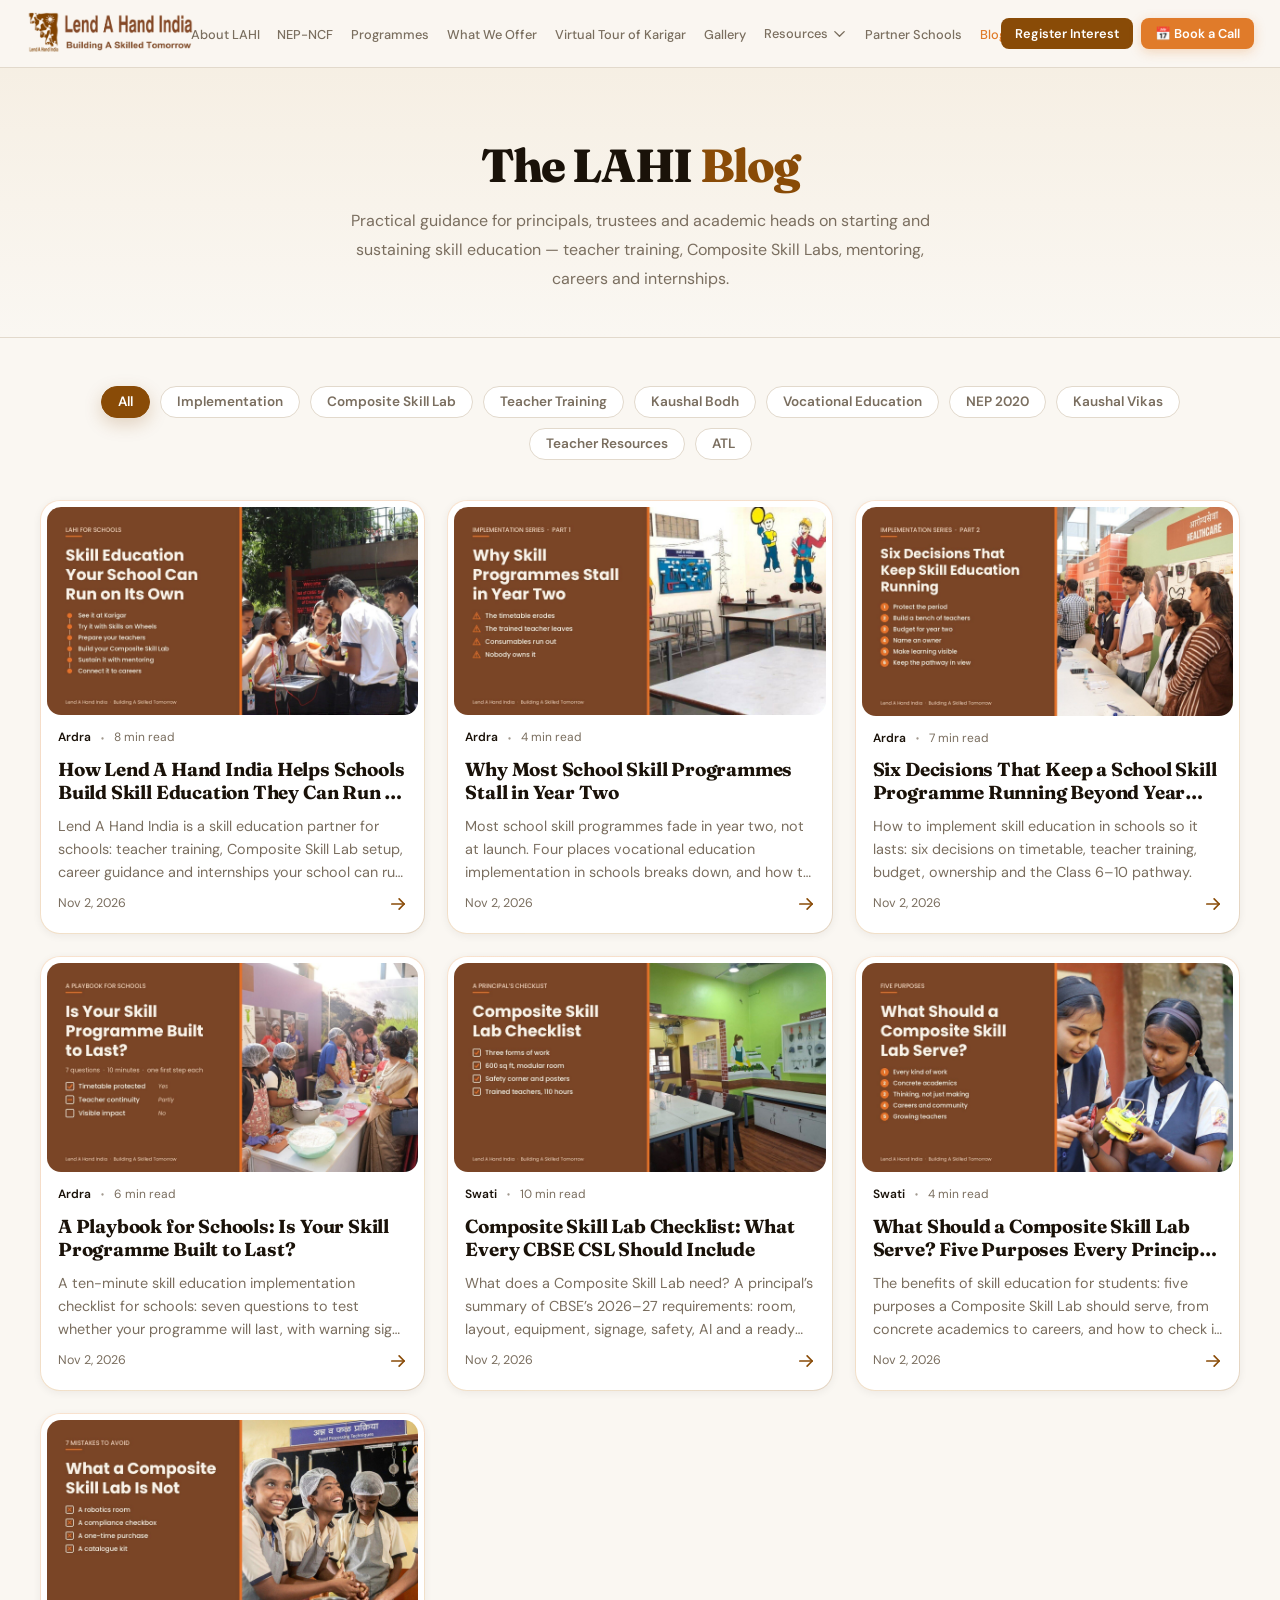
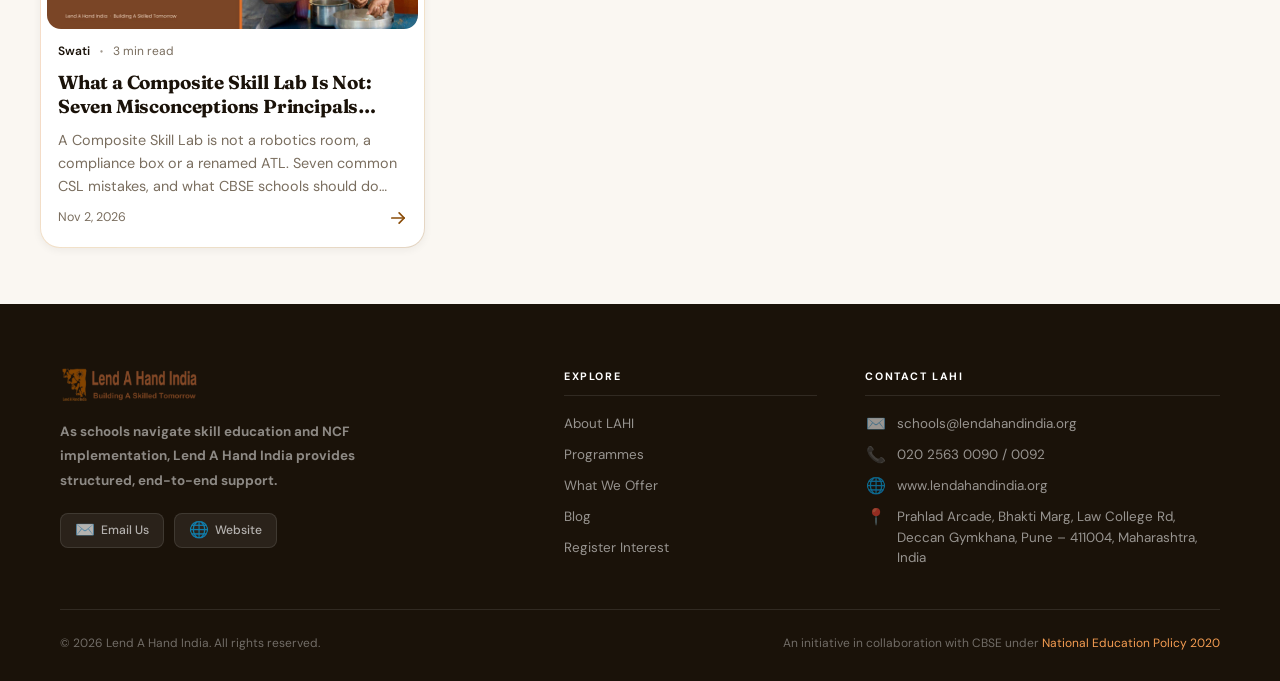
==== blog/index.html @ f7df6be3 "feat: add blog section with SEO and reading UX" ====
<!doctype html>
<html lang="en">
<head>
  <meta charset="UTF-8" />
  <meta name="viewport" content="width=device-width, initial-scale=1.0" />
  <title>Blog | Lend A Hand India × CBSE Skill Education</title>
  <meta name="description" content="Practical articles for principals and academic heads on implementing skill education, Composite Skill Labs, teacher training and internships in CBSE schools." />
  <meta name="robots" content="index,follow" />
  <link rel="canonical" href="https://lahiforschools.lendahandindia.org/blog/" />
  <meta property="og:type" content="website" />
  <meta property="og:site_name" content="Lend A Hand India" />
  <meta property="og:locale" content="en_IN" />
  <meta property="og:title" content="The LAHI Blog — Skill Education for CBSE Schools" />
  <meta property="og:description" content="Practical articles for principals and academic heads on implementing skill education, Composite Skill Labs, teacher training and internships in CBSE schools." />
  <meta property="og:url" content="https://lahiforschools.lendahandindia.org/blog/" />
  <meta property="og:image" content="https://lahiforschools.lendahandindia.org/assets/blog/skill-education-partner-for-schools-banner.jpg" />
  <meta name="twitter:card" content="summary_large_image" />
  <meta name="twitter:title" content="The LAHI Blog — Skill Education for CBSE Schools" />
  <meta name="twitter:description" content="Practical articles for principals and academic heads on implementing skill education, Composite Skill Labs, teacher training and internships in CBSE schools." />
  <meta name="twitter:image" content="https://lahiforschools.lendahandindia.org/assets/blog/skill-education-partner-for-schools-banner.jpg" />
  <link rel="preconnect" href="https://fonts.googleapis.com" />
<link href="https://fonts.googleapis.com/css2?family=Crimson+Pro:ital,wght@0,400;0,600;0,700;1,400;1,600&family=Fraunces:ital,opsz,wght@0,9..144,300;0,9..144,600;0,9..144,800;1,9..144,400&family=DM+Sans:wght@300;400;500;600&display=swap" rel="stylesheet" />
  <link rel="stylesheet" href="../styles.css" />
  <script type="application/ld+json">{"@context": "https://schema.org", "@type": "Blog", "@id": "https://lahiforschools.lendahandindia.org/blog/", "url": "https://lahiforschools.lendahandindia.org/blog/", "name": "The LAHI Blog", "description": "Practical articles for principals and academic heads on implementing skill education, Composite Skill Labs, teacher training and internships in CBSE schools.", "inLanguage": "en-IN", "publisher": {"@type": "Organization", "name": "Lend A Hand India", "logo": {"@type": "ImageObject", "url": "https://lahiforschools.lendahandindia.org/assets/logo-lahi.png"}}, "blogPost": [{"@type": "BlogPosting", "headline": "How Lend A Hand India Helps Schools Build Skill Education They Can Run on Their Own", "url": "https://lahiforschools.lendahandindia.org/blog/skill-education-partner-for-schools/", "datePublished": "2026-11-02", "author": {"@type": "Person", "name": "Ardra"}}, {"@type": "BlogPosting", "headline": "Why Most School Skill Programmes Stall in Year Two", "url": "https://lahiforschools.lendahandindia.org/blog/why-school-skill-programmes-stall-year-two/", "datePublished": "2026-11-02", "author": {"@type": "Person", "name": "Ardra"}}, {"@type": "BlogPosting", "headline": "Six Decisions That Keep a School Skill Programme Running Beyond Year One", "url": "https://lahiforschools.lendahandindia.org/blog/sustaining-skill-education-in-schools/", "datePublished": "2026-11-02", "author": {"@type": "Person", "name": "Ardra"}}, {"@type": "BlogPosting", "headline": "A Playbook for Schools: Is Your Skill Programme Built to Last?", "url": "https://lahiforschools.lendahandindia.org/blog/skill-education-playbook-for-schools/", "datePublished": "2026-11-02", "author": {"@type": "Person", "name": "Ardra"}}, {"@type": "BlogPosting", "headline": "Composite Skill Lab Checklist: What Every CBSE CSL Should Include", "url": "https://lahiforschools.lendahandindia.org/blog/composite-skill-lab-checklist-cbse/", "datePublished": "2026-11-02", "author": {"@type": "Person", "name": "Swati"}}, {"@type": "BlogPosting", "headline": "What Should a Composite Skill Lab Serve? Five Purposes Every Principal Should Plan For", "url": "https://lahiforschools.lendahandindia.org/blog/purpose-of-composite-skill-lab/", "datePublished": "2026-11-02", "author": {"@type": "Person", "name": "Swati"}}, {"@type": "BlogPosting", "headline": "What a Composite Skill Lab Is Not: Seven Misconceptions Principals Should Avoid", "url": "https://lahiforschools.lendahandindia.org/blog/what-a-composite-skill-lab-is-not/", "datePublished": "2026-11-02", "author": {"@type": "Person", "name": "Swati"}}]}</script>
  <script type="application/ld+json">{"@context": "https://schema.org", "@type": "BreadcrumbList", "itemListElement": [{"@type": "ListItem", "position": 1, "name": "Home", "item": "https://lahiforschools.lendahandindia.org/"}, {"@type": "ListItem", "position": 2, "name": "Blog", "item": "https://lahiforschools.lendahandindia.org/blog/"}]}</script>
</head>
<body class="blog-page">
  <nav>
  <a href="../index.html" class="nav-logo">
    <img src="../assets/logo-lahi.png" alt="Lend A Hand India — Building A Skilled Tomorrow" />
  </a>
  <ul class="nav-links">
    <li><a href="../index.html#about">About LAHI</a></li>
    <li><a href="../index.html#policy">NEP-NCF</a></li>
    <li><a href="../index.html#programmes">Programmes</a></li>
    <li><a href="../index.html#provides">What We Offer</a></li>
    <li><a href="../index.html#visit">Virtual Tour of Karigar</a></li>
    <li><a href="../index.html#gallery-mosaic">Gallery</a></li>
    <li class="dropdown" id="resources-dropdown">
      <button class="dropdown-toggle" type="button" aria-expanded="false" aria-controls="resources-dropdown-menu">
        Resources <svg class="dropdown-chevron" width="14" height="14" viewBox="0 0 256 256" aria-hidden="true"><polyline points="48 96 128 176 208 96" fill="none" stroke="currentColor" stroke-linecap="round" stroke-linejoin="round" stroke-width="24"></polyline></svg>
      </button>
      <ul class="dropdown-menu" id="resources-dropdown-menu">
        <li><a href="../index.html#resources">Resources &amp; Circulars</a></li>
        <li><a href="../index.html#faq">FAQs</a></li>
        <li><a href="../index.html#timetable-gen">Timetable</a></li>
      </ul>
    </li>
    <li><a href="../index.html#partners">Partner Schools</a></li>
    <li><a href="../blog/" class="is-current-nav">Blog</a></li>
  </ul>
  <div class="nav-ctas">
    <a href="../index.html#register" class="nav-cta">Register Interest</a>
    <a href="https://calendar.app.google/NGyU42gqyEWC4U678" target="_blank" rel="noopener" class="nav-cta nav-cta-book">📅 Book a Call</a>
  </div>
  <a href="../index.html#register-form" class="nav-cta mobile-header-cta">Register Interest</a>
  <button class="nav-hamburger" id="hamburger" aria-label="Open menu" aria-expanded="false" aria-controls="mobile-nav">
    <span></span><span></span><span></span>
  </button>
</nav>
<div class="mobile-nav-overlay" id="mobile-nav">
  <a href="../index.html#about" class="mobile-nav-link">About LAHI</a>
  <a href="../index.html#policy" class="mobile-nav-link">NEP-NCF</a>
  <a href="../index.html#programmes" class="mobile-nav-link">Programmes</a>
  <a href="../index.html#provides" class="mobile-nav-link">What We Offer</a>
  <a href="../index.html#visit" class="mobile-nav-link">Virtual Tour of Karigar</a>
  <a href="../index.html#gallery-mosaic" class="mobile-nav-link">Gallery</a>
  <div class="mobile-nav-dropdown">
    <button class="mobile-nav-link mobile-dropdown-toggle" type="button" aria-expanded="false" aria-controls="mobile-resources-menu">
      Resources <svg class="mobile-dropdown-chevron" width="14" height="14" viewBox="0 0 256 256" aria-hidden="true"><polyline points="48 96 128 176 208 96" fill="none" stroke="currentColor" stroke-linecap="round" stroke-linejoin="round" stroke-width="24"></polyline></svg>
    </button>
    <div class="mobile-dropdown-menu" id="mobile-resources-menu">
      <a href="../index.html#resources" class="mobile-sub-nav-link">Resources &amp; Circulars</a>
      <a href="../index.html#faq" class="mobile-sub-nav-link">FAQs</a>
      <a href="../index.html#timetable-gen" class="mobile-sub-nav-link">Timetable</a>
    </div>
  </div>
  <a href="../index.html#partners" class="mobile-nav-link">Partner Schools</a>
  <a href="../blog/" class="mobile-nav-link">Blog</a>
  <a href="../index.html#register-form" class="mobile-cta mobile-nav-link">Register Interest</a>
  <a href="https://calendar.app.google/NGyU42gqyEWC4U678" target="_blank" rel="noopener" class="mobile-cta mobile-cta-book mobile-nav-link">📅 Book a Call</a>
</div>
  <main>
    <header class="blog-hero">
      <div class="section-inner reveal">
        <h1 class="section-title">The LAHI <span class="it">Blog</span></h1>
        <p class="section-desc">Practical guidance for principals, trustees and academic heads on starting and sustaining skill education — teacher training, Composite Skill Labs, mentoring, careers and internships.</p>
      </div>
    </header>
    <section class="blog-listing">
      <div class="section-inner">
        <div class="blog-filters reveal" id="blog-filters" role="group" aria-label="Filter articles by topic"><button class="blog-filter is-active" type="button" data-filter="all" aria-pressed="true">All</button><button class="blog-filter" type="button" data-filter="Implementation" aria-pressed="false">Implementation</button><button class="blog-filter" type="button" data-filter="Composite Skill Lab" aria-pressed="false">Composite Skill Lab</button><button class="blog-filter" type="button" data-filter="Teacher Training" aria-pressed="false">Teacher Training</button><button class="blog-filter" type="button" data-filter="Kaushal Bodh" aria-pressed="false">Kaushal Bodh</button><button class="blog-filter" type="button" data-filter="Vocational Education" aria-pressed="false">Vocational Education</button><button class="blog-filter" type="button" data-filter="NEP 2020" aria-pressed="false">NEP 2020</button><button class="blog-filter" type="button" data-filter="Kaushal Vikas" aria-pressed="false">Kaushal Vikas</button><button class="blog-filter" type="button" data-filter="Teacher Resources" aria-pressed="false">Teacher Resources</button><button class="blog-filter" type="button" data-filter="ATL" aria-pressed="false">ATL</button></div>
        <div class="blog-grid reveal" id="blog-grid">
    <a class="blog-card" href="./skill-education-partner-for-schools/" data-tags="|Implementation|Teacher Training|Composite Skill Lab|Kaushal Bodh|Kaushal Vikas|Vocational Education|NEP 2020|">
      <div class="blog-card-media"><img src="../assets/blog/skill-education-partner-for-schools-banner.jpg" alt="How Lend A Hand India Helps Schools Build Skill Education They Can Run on Their Own" width="1600" height="900" loading="lazy" decoding="async"></div>
      <div class="blog-card-body">
        <div class="blog-card-top">
          <span class="blog-card-author">Ardra</span>
          <span class="blog-card-sep" aria-hidden="true"><svg viewBox="0 0 24 24" fill="none" xmlns="http://www.w3.org/2000/svg"><path d="M12 9.5C13.3807 9.5 14.5 10.6193 14.5 12C14.5 13.3807 13.3807 14.5 12 14.5C10.6193 14.5 9.5 13.3807 9.5 12C9.5 10.6193 10.6193 9.5 12 9.5Z" fill="currentColor"></path></svg></span>
          <span>8 min read</span>
        </div>
        <h2 class="blog-card-title">How Lend A Hand India Helps Schools Build Skill Education They Can Run on Their Own</h2>
        <p class="blog-card-excerpt">Lend A Hand India is a skill education partner for schools: teacher training, Composite Skill Lab setup, career guidance and internships your school can run on its own.</p>
        <div class="blog-card-foot">
          <span class="blog-card-date">Nov 2, 2026</span>
          <span class="blog-card-cta">
            <span class="blog-card-cta-text">Read article</span>
            <span class="blog-card-arrow" aria-hidden="true"><svg width="15" height="15" viewBox="0 0 256 256"><line x1="40" y1="128" x2="216" y2="128" fill="none" stroke="currentColor" stroke-linecap="round" stroke-linejoin="round" stroke-width="24"></line><polyline points="144 56 216 128 144 200" fill="none" stroke="currentColor" stroke-linecap="round" stroke-linejoin="round" stroke-width="24"></polyline></svg></span>
          </span>
        </div>
      </div>
    </a>
    <a class="blog-card" href="./why-school-skill-programmes-stall-year-two/" data-tags="|Implementation|Vocational Education|NEP 2020|Teacher Training|Composite Skill Lab|">
      <div class="blog-card-media"><img src="../assets/blog/why-school-skill-programmes-stall-year-two-banner.jpg" alt="Why Most School Skill Programmes Stall in Year Two" width="1600" height="900" loading="lazy" decoding="async"></div>
      <div class="blog-card-body">
        <div class="blog-card-top">
          <span class="blog-card-author">Ardra</span>
          <span class="blog-card-sep" aria-hidden="true"><svg viewBox="0 0 24 24" fill="none" xmlns="http://www.w3.org/2000/svg"><path d="M12 9.5C13.3807 9.5 14.5 10.6193 14.5 12C14.5 13.3807 13.3807 14.5 12 14.5C10.6193 14.5 9.5 13.3807 9.5 12C9.5 10.6193 10.6193 9.5 12 9.5Z" fill="currentColor"></path></svg></span>
          <span>4 min read</span>
        </div>
        <h2 class="blog-card-title">Why Most School Skill Programmes Stall in Year Two</h2>
        <p class="blog-card-excerpt">Most school skill programmes fade in year two, not at launch. Four places vocational education implementation in schools breaks down, and how to close the gap.</p>
        <div class="blog-card-foot">
          <span class="blog-card-date">Nov 2, 2026</span>
          <span class="blog-card-cta">
            <span class="blog-card-cta-text">Read article</span>
            <span class="blog-card-arrow" aria-hidden="true"><svg width="15" height="15" viewBox="0 0 256 256"><line x1="40" y1="128" x2="216" y2="128" fill="none" stroke="currentColor" stroke-linecap="round" stroke-linejoin="round" stroke-width="24"></line><polyline points="144 56 216 128 144 200" fill="none" stroke="currentColor" stroke-linecap="round" stroke-linejoin="round" stroke-width="24"></polyline></svg></span>
          </span>
        </div>
      </div>
    </a>
    <a class="blog-card" href="./sustaining-skill-education-in-schools/" data-tags="|Implementation|Kaushal Bodh|Kaushal Vikas|Teacher Training|Composite Skill Lab|">
      <div class="blog-card-media"><img src="../assets/blog/sustaining-skill-education-in-schools-banner.jpg" alt="Six Decisions That Keep a School Skill Programme Running Beyond Year One" width="1600" height="900" loading="lazy" decoding="async"></div>
      <div class="blog-card-body">
        <div class="blog-card-top">
          <span class="blog-card-author">Ardra</span>
          <span class="blog-card-sep" aria-hidden="true"><svg viewBox="0 0 24 24" fill="none" xmlns="http://www.w3.org/2000/svg"><path d="M12 9.5C13.3807 9.5 14.5 10.6193 14.5 12C14.5 13.3807 13.3807 14.5 12 14.5C10.6193 14.5 9.5 13.3807 9.5 12C9.5 10.6193 10.6193 9.5 12 9.5Z" fill="currentColor"></path></svg></span>
          <span>7 min read</span>
        </div>
        <h2 class="blog-card-title">Six Decisions That Keep a School Skill Programme Running Beyond Year One</h2>
        <p class="blog-card-excerpt">How to implement skill education in schools so it lasts: six decisions on timetable, teacher training, budget, ownership and the Class 6–10 pathway.</p>
        <div class="blog-card-foot">
          <span class="blog-card-date">Nov 2, 2026</span>
          <span class="blog-card-cta">
            <span class="blog-card-cta-text">Read article</span>
            <span class="blog-card-arrow" aria-hidden="true"><svg width="15" height="15" viewBox="0 0 256 256"><line x1="40" y1="128" x2="216" y2="128" fill="none" stroke="currentColor" stroke-linecap="round" stroke-linejoin="round" stroke-width="24"></line><polyline points="144 56 216 128 144 200" fill="none" stroke="currentColor" stroke-linecap="round" stroke-linejoin="round" stroke-width="24"></polyline></svg></span>
          </span>
        </div>
      </div>
    </a>
    <a class="blog-card" href="./skill-education-playbook-for-schools/" data-tags="|Implementation|Teacher Resources|Teacher Training|">
      <div class="blog-card-media"><img src="../assets/blog/skill-education-playbook-for-schools-banner.jpg" alt="A Playbook for Schools: Is Your Skill Programme Built to Last?" width="1600" height="900" loading="lazy" decoding="async"></div>
      <div class="blog-card-body">
        <div class="blog-card-top">
          <span class="blog-card-author">Ardra</span>
          <span class="blog-card-sep" aria-hidden="true"><svg viewBox="0 0 24 24" fill="none" xmlns="http://www.w3.org/2000/svg"><path d="M12 9.5C13.3807 9.5 14.5 10.6193 14.5 12C14.5 13.3807 13.3807 14.5 12 14.5C10.6193 14.5 9.5 13.3807 9.5 12C9.5 10.6193 10.6193 9.5 12 9.5Z" fill="currentColor"></path></svg></span>
          <span>6 min read</span>
        </div>
        <h2 class="blog-card-title">A Playbook for Schools: Is Your Skill Programme Built to Last?</h2>
        <p class="blog-card-excerpt">A ten-minute skill education implementation checklist for schools: seven questions to test whether your programme will last, with warning signs and a first step for each.</p>
        <div class="blog-card-foot">
          <span class="blog-card-date">Nov 2, 2026</span>
          <span class="blog-card-cta">
            <span class="blog-card-cta-text">Read article</span>
            <span class="blog-card-arrow" aria-hidden="true"><svg width="15" height="15" viewBox="0 0 256 256"><line x1="40" y1="128" x2="216" y2="128" fill="none" stroke="currentColor" stroke-linecap="round" stroke-linejoin="round" stroke-width="24"></line><polyline points="144 56 216 128 144 200" fill="none" stroke="currentColor" stroke-linecap="round" stroke-linejoin="round" stroke-width="24"></polyline></svg></span>
          </span>
        </div>
      </div>
    </a>
    <a class="blog-card" href="./composite-skill-lab-checklist-cbse/" data-tags="|Composite Skill Lab|Implementation|Teacher Resources|ATL|">
      <div class="blog-card-media"><img src="../assets/blog/composite-skill-lab-checklist-cbse-banner.jpg" alt="Composite Skill Lab Checklist: What Every CBSE CSL Should Include" width="1600" height="900" loading="lazy" decoding="async"></div>
      <div class="blog-card-body">
        <div class="blog-card-top">
          <span class="blog-card-author">Swati</span>
          <span class="blog-card-sep" aria-hidden="true"><svg viewBox="0 0 24 24" fill="none" xmlns="http://www.w3.org/2000/svg"><path d="M12 9.5C13.3807 9.5 14.5 10.6193 14.5 12C14.5 13.3807 13.3807 14.5 12 14.5C10.6193 14.5 9.5 13.3807 9.5 12C9.5 10.6193 10.6193 9.5 12 9.5Z" fill="currentColor"></path></svg></span>
          <span>10 min read</span>
        </div>
        <h2 class="blog-card-title">Composite Skill Lab Checklist: What Every CBSE CSL Should Include</h2>
        <p class="blog-card-excerpt">What does a Composite Skill Lab need? A principal’s summary of CBSE’s 2026–27 requirements: room, layout, equipment, signage, safety, AI and a ready checklist.</p>
        <div class="blog-card-foot">
          <span class="blog-card-date">Nov 2, 2026</span>
          <span class="blog-card-cta">
            <span class="blog-card-cta-text">Read article</span>
            <span class="blog-card-arrow" aria-hidden="true"><svg width="15" height="15" viewBox="0 0 256 256"><line x1="40" y1="128" x2="216" y2="128" fill="none" stroke="currentColor" stroke-linecap="round" stroke-linejoin="round" stroke-width="24"></line><polyline points="144 56 216 128 144 200" fill="none" stroke="currentColor" stroke-linecap="round" stroke-linejoin="round" stroke-width="24"></polyline></svg></span>
          </span>
        </div>
      </div>
    </a>
    <a class="blog-card" href="./purpose-of-composite-skill-lab/" data-tags="|Composite Skill Lab|Kaushal Bodh|Vocational Education|NEP 2020|Implementation|">
      <div class="blog-card-media"><img src="../assets/blog/purpose-of-composite-skill-lab-banner.jpg" alt="What Should a Composite Skill Lab Serve? Five Purposes Every Principal Should Plan For" width="1600" height="900" loading="lazy" decoding="async"></div>
      <div class="blog-card-body">
        <div class="blog-card-top">
          <span class="blog-card-author">Swati</span>
          <span class="blog-card-sep" aria-hidden="true"><svg viewBox="0 0 24 24" fill="none" xmlns="http://www.w3.org/2000/svg"><path d="M12 9.5C13.3807 9.5 14.5 10.6193 14.5 12C14.5 13.3807 13.3807 14.5 12 14.5C10.6193 14.5 9.5 13.3807 9.5 12C9.5 10.6193 10.6193 9.5 12 9.5Z" fill="currentColor"></path></svg></span>
          <span>4 min read</span>
        </div>
        <h2 class="blog-card-title">What Should a Composite Skill Lab Serve? Five Purposes Every Principal Should Plan For</h2>
        <p class="blog-card-excerpt">The benefits of skill education for students: five purposes a Composite Skill Lab should serve, from concrete academics to careers, and how to check it is working.</p>
        <div class="blog-card-foot">
          <span class="blog-card-date">Nov 2, 2026</span>
          <span class="blog-card-cta">
            <span class="blog-card-cta-text">Read article</span>
            <span class="blog-card-arrow" aria-hidden="true"><svg width="15" height="15" viewBox="0 0 256 256"><line x1="40" y1="128" x2="216" y2="128" fill="none" stroke="currentColor" stroke-linecap="round" stroke-linejoin="round" stroke-width="24"></line><polyline points="144 56 216 128 144 200" fill="none" stroke="currentColor" stroke-linecap="round" stroke-linejoin="round" stroke-width="24"></polyline></svg></span>
          </span>
        </div>
      </div>
    </a>
    <a class="blog-card" href="./what-a-composite-skill-lab-is-not/" data-tags="|Composite Skill Lab|ATL|Implementation|Teacher Training|">
      <div class="blog-card-media"><img src="../assets/blog/what-a-composite-skill-lab-is-not-banner.jpg" alt="What a Composite Skill Lab Is Not: Seven Misconceptions Principals Should Avoid" width="1600" height="900" loading="lazy" decoding="async"></div>
      <div class="blog-card-body">
        <div class="blog-card-top">
          <span class="blog-card-author">Swati</span>
          <span class="blog-card-sep" aria-hidden="true"><svg viewBox="0 0 24 24" fill="none" xmlns="http://www.w3.org/2000/svg"><path d="M12 9.5C13.3807 9.5 14.5 10.6193 14.5 12C14.5 13.3807 13.3807 14.5 12 14.5C10.6193 14.5 9.5 13.3807 9.5 12C9.5 10.6193 10.6193 9.5 12 9.5Z" fill="currentColor"></path></svg></span>
          <span>3 min read</span>
        </div>
        <h2 class="blog-card-title">What a Composite Skill Lab Is Not: Seven Misconceptions Principals Should Avoid</h2>
        <p class="blog-card-excerpt">A Composite Skill Lab is not a robotics room, a compliance box or a renamed ATL. Seven common CSL mistakes, and what CBSE schools should do instead.</p>
        <div class="blog-card-foot">
          <span class="blog-card-date">Nov 2, 2026</span>
          <span class="blog-card-cta">
            <span class="blog-card-cta-text">Read article</span>
            <span class="blog-card-arrow" aria-hidden="true"><svg width="15" height="15" viewBox="0 0 256 256"><line x1="40" y1="128" x2="216" y2="128" fill="none" stroke="currentColor" stroke-linecap="round" stroke-linejoin="round" stroke-width="24"></line><polyline points="144 56 216 128 144 200" fill="none" stroke="currentColor" stroke-linecap="round" stroke-linejoin="round" stroke-width="24"></polyline></svg></span>
          </span>
        </div>
      </div>
    </a>
        </div>
        <div class="blog-pagination" id="blog-pagination" role="navigation" aria-label="Blog pagination" hidden></div>
      </div>
    </section>
  </main>
  <footer>
  <div class="footer-inner">
    <div class="footer-top">
      <div class="footer-brand">
        <img src="../assets/logo-lahi.png" alt="Lend A Hand India" class="logo-img" />
        <p><strong>As schools navigate skill education and NCF implementation, Lend A Hand India provides structured, end-to-end support.</strong></p>
        <div class="footer-social">
          <a href="mailto:schools@lendahandindia.org" class="footer-badge"><span class="footer-badge-icon" aria-hidden="true">✉️</span> Email Us</a>
          <a href="http://www.lendahandindia.org" target="_blank" class="footer-badge"><span class="footer-badge-icon" aria-hidden="true">🌐</span> Website</a>
        </div>
      </div>
      <div class="footer-col">
        <h4>Explore</h4>
        <ul>
          <li><a href="../index.html#about">About LAHI</a></li>
          <li><a href="../index.html#programmes">Programmes</a></li>
          <li><a href="../index.html#provides">What We Offer</a></li>
          <li><a href="../blog/">Blog</a></li>
          <li><a href="../index.html#register">Register Interest</a></li>
        </ul>
      </div>
      <div class="footer-col">
        <h4>Contact LAHI</h4>
        <ul>
          <li><span class="footer-contact-icon">✉️</span> <a href="mailto:schools@lendahandindia.org">schools@lendahandindia.org</a></li>
          <li><span class="footer-contact-icon">📞</span> <a href="tel:02025630090">020 2563 0090 / 0092</a></li>
          <li><span class="footer-contact-icon">🌐</span> <a href="http://www.lendahandindia.org" target="_blank">www.lendahandindia.org</a></li>
          <li class="footer-address"><span class="footer-contact-icon">📍</span> <span>Prahlad Arcade, Bhakti Marg, Law College Rd, Deccan Gymkhana, Pune – 411004, Maharashtra, India</span></li>
        </ul>
      </div>
    </div>
    <div class="footer-bottom">
      <p>© 2026 Lend A Hand India. All rights reserved.</p>
      <p>An initiative in collaboration with CBSE under <a href="../index.html#policy">National Education Policy 2020</a></p>
    </div>
  </div>
</footer>
  <script src="./blog.js"></script>
</body>
</html>
---- styles.css ----
/* ═══════════════════════════════════════════════
   LAHI × CBSE  —  Design System
   Fonts: Fraunces (headings) · DM Sans (body) · Crimson Pro (accents)
═══════════════════════════════════════════════ */

:root {
  --ink: #1a1209;
  --cream: #faf7f2;
  --warm: #f5ede0;
  --saffron: #e07b2a;
  --saffron-light: #f59d52;
  --teal: #894b07;
  --teal-light: #b06415;
  --gold: #c9922e;
  --muted: #7a6e5f;
  --border: #e2d9cc;
  --surface: #ffffff;
  --shadow-sm: 0 2px 8px rgba(26, 18, 9, 0.06);
  --shadow-md: 0 6px 24px rgba(26, 18, 9, 0.09);
  --shadow-lg: 0 16px 48px rgba(26, 18, 9, 0.12);
  --radius-sm: 8px;
  --radius-md: 14px;
  --radius-lg: 20px;
  --radius-xl: 28px;
  --font-body: "DM Sans", Arial, sans-serif;
  --font-display: "Fraunces", "Crimson Pro", serif;
  --font-serif: "Crimson Pro", Georgia, serif;
  --icon-arrow-right: url("data:image/svg+xml,%3Csvg xmlns='http://www.w3.org/2000/svg' viewBox='0 0 256 256'%3E%3Cline x1='40' y1='128' x2='216' y2='128' fill='none' stroke='black' stroke-linecap='round' stroke-linejoin='round' stroke-width='16'/%3E%3Cpolyline points='144 56 216 128 144 200' fill='none' stroke='black' stroke-linecap='round' stroke-linejoin='round' stroke-width='16'/%3E%3C/svg%3E");
}

*,
*::before,
*::after {
  box-sizing: border-box;
  margin: 0;
  padding: 0;
}
html {
  scroll-behavior: smooth;
}
body {
  font-family: var(--font-body);
  background: var(--cream);
  color: var(--ink);
  overflow-x: hidden;
  line-height: 1.6;
  -webkit-font-smoothing: antialiased;
}
.direction-icon-sprite {
  position: absolute;
  width: 0;
  height: 0;
  overflow: hidden;
}
.direction-icon {
  display: block;
  flex: 0 0 auto;
}
.up-right-arrow-icon {
  width: 1.1em;
  height: 1.1em;
}
.down-arrow-icon {
  width: 1.05em;
  height: 1.05em;
}
img {
  display: block;
  max-width: 100%;
}
a {
  color: inherit;
}
button {
  font-family: inherit;
}

/* NAV */
nav {
  position: fixed;
  top: 0;
  left: 0;
  right: 0;
  z-index: 200;
  height: 68px;
  background: rgba(250, 247, 242, 0.94);
  backdrop-filter: blur(16px);
  border-bottom: 1px solid var(--border);
  display: flex;
  align-items: center;
  justify-content: space-between;
  padding: 0 clamp(12px, 2vw, 32px);
  gap: 12px;
}
.nav-logo {
  display: inline-flex;
  align-items: center;
  text-decoration: none;
  flex-shrink: 0;
}
.nav-logo img {
  height: 44px;
  width: auto;
  object-fit: contain;
  border-radius: 4px;
}
/* Nav links list — sits between logo and CTA group */
.nav-links {
  display: flex;
  gap: clamp(10px, 1.4vw, 22px);
  list-style: none;
  align-items: center;
  flex: 1;
  justify-content: center;
  flex-wrap: nowrap;
  min-width: 0;
}
.nav-links a,
.dropdown-toggle {
  text-decoration: none;
  color: var(--muted);
  font-size: clamp(0.72rem, 1vw, 0.83rem);
  font-weight: 500;
  transition: color 0.2s;
  white-space: nowrap;
}
.nav-links a:hover,
.dropdown-toggle:hover {
  color: var(--teal);
}

.dropdown {
  position: relative;
}

.dropdown-toggle {
  display: flex;
  align-items: center;
  gap: 4px;
  background: none;
  border: 0;
  padding: 8px 0;
  cursor: pointer;
}

.dropdown-chevron {
  display: block;
  width: 15px;
  height: 15px;
  flex: 0 0 auto;
}

.dropdown-menu {
  position: absolute;
  top: calc(100% + 8px);
  left: 50%;
  transform: translateX(-50%) translateY(-6px);
  list-style: none;

  min-width: 218px;
  background: #fff;
  border: 1px solid var(--border);
  border-radius: 10px;
  padding: 6px;
  box-shadow: 0 10px 25px rgba(0, 0, 0, 0.12);

  opacity: 0;
  visibility: hidden;
  transition: opacity 0.2s ease, visibility 0.2s ease, transform 0.2s ease;
  z-index: 999;
}

.dropdown::after {
  content: "";
  position: absolute;
  top: 100%;
  left: 0;
  right: 0;
  height: 12px;
}

.dropdown:hover .dropdown-menu,
.dropdown:focus-within .dropdown-menu,
.dropdown.is-open .dropdown-menu {
  opacity: 1;
  visibility: visible;
  transform: translateX(-50%) translateY(0);
}

.dropdown-menu::before {
  content: "";
  position: absolute;
  top: -6px;
  left: 50%;
  transform: translateX(-50%) rotate(45deg);
  width: 12px;
  height: 12px;
  background: #fff;
  border-left: 1px solid var(--border);
  border-top: 1px solid var(--border);
}

.dropdown-menu li {
  margin: 0;
}

.dropdown-menu li a {
  display: flex;
  align-items: center;
  padding: 10px 14px;
  border-radius: 8px;
  font-size: 0.82rem;
  font-weight: 500;
  color: var(--ink);
  text-decoration: none;
  transition: all .2s ease;
  white-space: nowrap;
}

.dropdown-menu li a:hover {
  background: var(--warm);
  color: var(--teal);
}

.mobile-nav-dropdown {
  display: flex;
  flex-direction: column;
  align-items: center;
  width: min(320px, 90vw);
}

.mobile-nav-overlay .mobile-dropdown-toggle {
  display: flex;
  align-items: center;
  justify-content: center;
  gap: 8px;
  background: none;
  border: 0;
  cursor: pointer;
}

.mobile-dropdown-chevron {
  display: block;
  width: 20px;
  height: 20px;
  flex: 0 0 auto;
}

.mobile-dropdown-menu {
  max-height: 0;
  overflow: hidden;
  width: 100%;
  opacity: 0;
  transition: max-height 0.25s ease, opacity 0.2s ease;
}

.mobile-nav-dropdown.is-open .mobile-dropdown-menu {
  max-height: 150px;
  opacity: 1;
}

.mobile-dropdown-menu > a {
  display: block;
}

.mobile-nav-overlay .mobile-sub-nav-link {
  text-decoration: none;
  color: var(--muted);
  font-family: var(--font-body);
  font-size: 0.95rem;
  font-weight: 600;
  margin-top: 7px;
  padding: 6px 12px;
  text-align: center;
  opacity: 0.9;
  transition: color 0.2s ease;
}

.mobile-sub-nav-link:hover {
  color: var(--teal);
}
/* CTA buttons sit together at the right, never shrink */
.nav-ctas {
  display: flex;
  align-items: center;
  gap: 8px;
  flex-shrink: 0;
}
.nav-cta {
  background: var(--teal) !important;
  color: white !important;
  padding: 8px 14px;
  border-radius: var(--radius-sm);
  font-weight: 600 !important;
  font-size: 0.8rem !important;
  line-height: 1.2;
  transition: background 0.2s !important;
  text-decoration: none;
  white-space: nowrap;
}
.nav-cta:hover {
  background: var(--teal-light) !important;
}
.nav-cta-book {
  background: var(--saffron) !important;
  box-shadow: 0 3px 12px rgba(224, 123, 42, 0.28) !important;
}
.nav-cta-book:hover {
  background: #c96a1a !important;
  box-shadow: 0 5px 18px rgba(224, 123, 42, 0.4) !important;
}

.mobile-header-cta {
  display: none;
}

.nav-hamburger {
  display: none;
  flex-direction: column;
  gap: 5px;
  cursor: pointer;
  padding: 8px;
  background: none;
  border: none;
  z-index: 300;
}
.nav-hamburger span {
  display: block;
  width: 22px;
  height: 2px;
  background: var(--ink);
  border-radius: 2px;
  transition: all 0.3s ease;
}
.nav-hamburger.open span:nth-child(1) {
  transform: translateY(7px) rotate(45deg);
}
.nav-hamburger.open span:nth-child(2) {
  opacity: 0;
}
.nav-hamburger.open span:nth-child(3) {
  transform: translateY(-7px) rotate(-45deg);
}

.mobile-nav-overlay {
  display: none;
  position: fixed;
  top: 68px;
  right: 0;
  bottom: auto;
  left: 0;
  height: calc(100vh - 68px);
  height: calc(100dvh - 68px);
  z-index: 250;
  background: rgba(250, 247, 242, 0.97);
  backdrop-filter: blur(16px);
  flex-direction: column;
  align-items: center;
  justify-content: flex-start;
  gap: clamp(14px, 2.5vh, 24px);
  gap: clamp(14px, 2.5dvh, 24px);
  padding: 24px 16px calc(24px + env(safe-area-inset-bottom));
  overflow-y: auto;
  overscroll-behavior: contain;
  -webkit-overflow-scrolling: touch;
}
.mobile-nav-overlay.open {
  display: flex;
}
.mobile-nav-overlay a {
  font-family: var(--font-display);
  font-size: clamp(1.4rem, 5vw, 1.75rem);
  font-weight: 700;
  color: var(--ink);
  text-decoration: none;
  transition: color 0.2s;
}
.mobile-nav-overlay button.mobile-nav-link {
  font-family: var(--font-display);
  font-size: clamp(1.4rem, 5vw, 1.75rem);
  font-weight: 700;
  color: var(--ink);
}
.mobile-nav-overlay a:hover {
  color: var(--teal);
}
.mobile-nav-overlay .mobile-cta {
  background: var(--teal);
  color: white !important;
  padding: 13px 36px;
  border-radius: var(--radius-md);
  margin-top: 8px;
}
.mobile-nav-overlay .mobile-cta-book {
  background: var(--saffron);
  margin-top: 4px;
  margin-bottom: auto;
}
.mobile-nav-overlay .mobile-cta-book:hover {
  background: #c96a1a;
}
@media (max-width: 1260px) {
  .nav-links {
    display: none;
  }
  /* Hide desktop CTA group — both buttons live in the mobile overlay instead */
  .nav-ctas {
    display: none;
  }
  .mobile-header-cta {
    display: inline-flex;
    align-items: center;
    justify-content: center;
    margin-left: auto;
  }
  .nav-hamburger {
    display: flex;
  }

  .mobile-nav-overlay > .mobile-nav-link:first-child {
    margin-top: clamp(10px, 3.5vh, 36px);
  }
}

/* ── Mobile overlay tweaks for two CTA buttons ── */
@media (max-width: 480px) {
  nav {
    gap: 7px;
  }
  .nav-logo img {
    height: 34px;
  }
  .mobile-header-cta {
    padding: 7px 10px;
    font-size: 0.72rem !important;
  }
  .nav-hamburger {
    padding: 7px;
  }
  .mobile-nav-overlay a,
  .mobile-nav-overlay button.mobile-nav-link {
    font-size: clamp(1.2rem, 6vw, 1.5rem);
  }
  .mobile-nav-overlay .mobile-sub-nav-link {
    font-size: 0.9rem;
  }
  .mobile-nav-overlay .mobile-cta {
    padding: 12px 28px;
    width: 80%;
    text-align: center;
  }
}

@media (max-width: 350px) {
  .nav-logo img {
    height: 30px;
  }
  .mobile-header-cta {
    padding: 7px 8px;
    font-size: 0.68rem !important;
  }
}

@media (prefers-reduced-motion: reduce) {
  .dropdown-menu,
  .mobile-dropdown-menu {
    transition: none;
  }
}

/* BUTTONS */
.btn-primary,
.btn-secondary {
  display: inline-flex;
  align-items: center;
  justify-content: center;
  gap: 8px;
  text-decoration: none;
  font-family: var(--font-body);
  font-weight: 700;
  font-size: 0.95rem;
  border-radius: var(--radius-sm);
  padding: 13px 24px;
  min-height: 46px;
  cursor: pointer;
  border: none;
  transition:
    transform 0.2s ease,
    box-shadow 0.2s ease,
    background 0.2s ease;
  -webkit-tap-highlight-color: transparent;
}
.btn-primary {
  background: var(--teal);
  color: white;
  box-shadow: 0 6px 20px rgba(137, 75, 7, 0.25);
}
.btn-primary:hover {
  background: var(--teal-light);
  transform: translateY(-2px);
  box-shadow: 0 10px 28px rgba(137, 75, 7, 0.32);
}
.btn-secondary {
  background: white;
  color: var(--ink);
  border: 1.5px solid var(--border);
  box-shadow: var(--shadow-sm);
}
.btn-secondary:hover {
  border-color: var(--teal);
  color: var(--teal);
  transform: translateY(-2px);
}

/* SECTION BASICS */
section {
  padding: clamp(32px, 4.5vw, 56px) clamp(16px, 4vw, 40px);
  scroll-margin-top: 68px;
}
.section-inner {
  max-width: 1160px;
  margin: 0 auto;
}
.section-label {
  display: inline-block;
  font-size: 0.72rem;
  font-weight: 700;
  letter-spacing: 0.14em;
  text-transform: uppercase;
  color: var(--saffron);
  margin-bottom: 14px;
  padding: 4px 12px;
  background: rgba(224, 123, 42, 0.1);
  border-radius: 100px;
}
.section-title {
  font-family: var(--font-display);
  font-size: clamp(1.9rem, 4vw, 2.9rem);
  font-weight: 800;
  line-height: 1.1;
  letter-spacing: -0.03em;
  color: var(--ink);
  margin-bottom: 20px;
}
.section-title .it {
  font-style: var(--font-body);
  color: var(--teal);
}
.section-desc {
  font-size: 1rem;
  color: var(--muted);
  line-height: 1.8;
  width: 100%;
  max-width: none;
}

@media (max-width: 600px) {
  section {
    padding: 28px 16px;
  }

  .section-label {
    margin-bottom: 10px;
  }

  .section-title {
    margin-bottom: 14px;
  }

  .section-desc {
    font-size: 0.95rem;
    line-height: 1.65;
  }
}

/* Keep adjoining same-color sections to a 56px shared vertical gap. */
#provides,
#partners,
#faq {
  padding-bottom: 28px;
}

#comparison,
#timetable-gen,
#gallery-mosaic {
  padding-top: 28px;
}

#resources {
  padding-top: 28px;
  padding-bottom: 28px;
}

/* REVEAL */
.reveal {
  opacity: 0;
  transform: translateY(20px);
  transition:
    opacity 0.55s ease,
    transform 0.55s ease;
}
.reveal.visible {
  opacity: 1;
  transform: translateY(0);
}

/* HERO */
#home {
  padding: clamp(88px, 12vw, 128px) clamp(16px, 4vw, 40px) 28px;
  background: var(--warm);
  min-height: 100vh;
  display: flex;
  align-items: center;
}
.hero-wrapper {
  max-width: 1160px;
  margin: 0 auto;
  width: 100%;
  display: grid;
  grid-template-columns: 1.15fr 0.85fr;
  align-items: center;
  gap: clamp(32px, 5vw, 64px);
}
.hero-content {
  max-width: 620px;
}
.hero-eyebrow {
  display: inline-flex;
  align-items: center;
  gap: 8px;
  font-size: 0.72rem;
  font-weight: 700;
  letter-spacing: 0.14em;
  text-transform: uppercase;
  color: var(--saffron);
  background: rgba(224, 123, 42, 0.1);
  border-radius: 100px;
  padding: 5px 14px;
  margin-bottom: 20px;
}
.hero-eyebrow-animate {
  animation: fadeUp 0.6s ease both;
  animation-delay: 0.1s;
}
.hero-content h1 {
  font-family: var(--font-display);
  font-size: clamp(2.1rem, 4.5vw, 3.3rem);
  line-height: 1.1;
  font-weight: 800;
  letter-spacing: -0.03em;
  color: var(--ink);
  margin-bottom: 16px;
}
.hero-subtitle-light {
  display: block;
  font-size: clamp(1.2rem, 2.8vw, 1.9rem);
  font-weight: 300;
  line-height: 1.25;
  margin-top: 6px;
  color: var(--teal);
  letter-spacing: -0.01em;
}
.hero-h1-animate {
  animation: fadeUp 0.7s ease both;
  animation-delay: 0.22s;
}
.hero-sub {
  font-size: clamp(0.88rem, 1.5vw, 1rem);
  color: var(--muted);
  line-height: 1.8;
  margin-bottom: 28px;
}
.hero-sub strong {
  color: var(--ink);
  font-weight: 600;
}
.hero-sub-animate {
  animation: fadeUp 0.7s ease both;
  animation-delay: 0.38s;
}
.hero-actions {
  display: flex;
  flex-wrap: wrap;
  gap: 12px;
  margin-bottom: 32px;
  align-items: center;
}
.hero-actions-animate {
  animation: fadeUp 0.7s ease both;
  animation-delay: 0.52s;
}
.hero-stats {
  display: grid;
  grid-template-columns: repeat(3, 1fr);
  gap: 12px;
  max-width: 500px;
}
.hero-stats-animate {
  animation: fadeUp 0.7s ease both;
  animation-delay: 0.66s;
}
.stat-item {
  padding: 14px 14px;
  background: rgba(255, 255, 255, 0.75);
  border: 1px solid var(--border);
  border-radius: var(--radius-md);
}
.stat-num {
  display: block;
  font-family: var(--font-display);
  font-size: 1.7rem;
  font-weight: 800;
  color: var(--teal);
  line-height: 1;
}
.stat-label {
  display: block;
  font-size: 0.72rem;
  color: var(--muted);
  margin-top: 3px;
  line-height: 1.3;
}
.hero-right {
  display: flex;
  flex-direction: column;
  animation: fadeUp 0.8s ease both;
  animation-delay: 0.42s;
}
.hero-image {
  display: block;
  width: 100%;
  height: auto;
  aspect-ratio: 2481 / 3508;
  object-fit: contain;
  border-radius: var(--radius-lg);
}
.hero-right-quote {
  background: rgba(250, 247, 242, 0.96);
  backdrop-filter: blur(10px);
  border: 1px solid var(--border);
  border-radius: var(--radius-md);
  padding: 18px 22px;
  box-shadow: var(--shadow-md);
  margin: -44px 16px 0 auto;
  width: min(90%, 380px);
  position: relative;
  z-index: 2;
}
.hero-right-quote p {
  font-family: var(--font-serif);
  font-size: 0.95rem;
  font-style: var(--font-display);
  color: var(--ink);
  line-height: 1.6;
  margin-bottom: 6px;
}
.hero-right-quote span {
  font-size: 0.74rem;
  color: var(--muted);
  font-weight: 500;
}
@keyframes fadeUp {
  from {
    opacity: 0;
    transform: translateY(22px);
  }
  to {
    opacity: 1;
    transform: translateY(0);
  }
}

@media (max-width: 900px) {
  #home {
    min-height: auto;
  }
  .hero-wrapper {
    grid-template-columns: 1fr;
    max-width: 680px;
  }
  .hero-content {
    max-width: 100%;
  }
  .hero-image {
    max-width: 100%;
  }
  .hero-right-quote {
    margin: -32px 0 0;
    width: 100%;
  }
}
@media (min-width: 901px) {
  #home {
    min-height: auto;
  }
  .hero-image {
    width: auto;
    height: var(--hero-content-height, 590px);
    max-width: 100%;
    align-self: center;
  }
}
@media (max-width: 600px) {
  .hero-actions a,
  .hero-actions .btn-primary,
  .hero-actions .btn-secondary {
    width: 100%;
    justify-content: center;
  }
  .hero-stats {
    gap: 8px;
  }
  .stat-item {
    padding: 10px 8px;
    text-align: center;
  }
  .stat-num {
    font-size: 1.35rem;
  }
  .stat-label {
    font-size: 0.66rem;
  }
}
@media (max-width: 380px) {
  .hero-stats {
    grid-template-columns: 1fr;
  }
  .stat-item {
    display: flex;
    align-items: center;
    justify-content: space-between;
  }
  .stat-label {
    text-align: right;
  }
}

/* PHOTO STRIP */
.photo-gallery-strip {
  display: grid;
  grid-template-columns: repeat(4, 1fr);
  height: 200px;
  overflow: hidden;
}
.photo-gallery-strip img {
  width: 100%;
  height: 100%;
  object-fit: cover;
  transition: transform 0.5s ease;
}
.photo-gallery-strip img:hover {
  transform: scale(1.05);
}
@media (max-width: 600px) {
  .photo-gallery-strip {
    grid-template-columns: repeat(2, 1fr);
    height: 220px;
  }
}

/* ABOUT */
#about {
  background: var(--warm);
  padding-top: 28px;
}
.about-grid {
  display: grid;
  grid-template-columns: 1fr 1fr;
  gap: 56px;
  align-items: start;
  margin-top: 32px;
}
.about-photo-collage {
  position: relative;
  height: 400px;
}
.about-photo-collage img {
  position: absolute;
  object-fit: cover;
  border-radius: var(--radius-md);
  border: 4px solid var(--surface);
  box-shadow: var(--shadow-md);
}
.about-photo-collage .photo-main {
  width: 70%;
  height: 68%;
  top: 0;
  left: 0;
  z-index: 2;
}
.about-photo-collage .photo-secondary {
  width: 56%;
  height: 56%;
  bottom: 0;
  right: 0;
  z-index: 3;
  border-color: var(--cream);
}
.about-photo-collage .photo-accent-badge {
  position: absolute;
  bottom: 54px;
  left: 16px;
  z-index: 5;
  background: var(--teal);
  color: white;
  border-radius: var(--radius-sm);
  padding: 12px 18px;
  box-shadow: 0 6px 20px rgba(137, 75, 7, 0.35);
}
.photo-accent-badge .badge-num {
  font-family: var(--font-display);
  font-size: 1.8rem;
  font-weight: 800;
  color: var(--saffron-light);
  line-height: 1;
}
.photo-accent-badge .badge-label {
  font-size: 0.72rem;
  color: rgba(255, 255, 255, 0.85);
  margin-top: 2px;
}
.about-text p {
  font-size: 0.98rem;
  color: var(--muted);
  line-height: 1.8;
  margin-bottom: 16px;
}
.about-text strong {
  color: var(--ink);
  font-weight: 600;
}
.about-highlights {
  display: flex;
  flex-direction: column;
  gap: 14px;
}
.highlight-card {
  background: var(--surface);
  border: 1px solid var(--border);
  border-radius: var(--radius-md);
  padding: 20px 22px;
  display: flex;
  gap: 16px;
  align-items: flex-start;
  transition:
    box-shadow 0.2s,
    transform 0.2s;
}
.highlight-card:hover {
  box-shadow: var(--shadow-md);
  transform: translateY(-2px);
}
.highlight-icon {
  width: 42px;
  height: 42px;
  border-radius: var(--radius-sm);
  background: rgba(137, 75, 7, 0.1);
  color: var(--teal);
  display: flex;
  align-items: center;
  justify-content: center;
  font-size: 1.15rem;
  flex-shrink: 0;
}
.highlight-body h4 {
  font-size: 0.9rem;
  font-weight: 700;
  margin-bottom: 5px;
  color: var(--ink);
}
.highlight-body p {
  font-size: 0.84rem;
  color: var(--muted);
  line-height: 1.6;
}
.highlight-body p strong {
  color: var(--ink);
  font-weight: 700;
}
@media (max-width: 860px) {
  .about-grid {
    grid-template-columns: 1fr;
    gap: 32px;
  }
  .about-photo-collage {
    height: 280px;
  }
}

/* POLICY */
#policy {
  background: var(--cream);
}
.policy-countdown {
  max-width: 760px;
  margin: 28px auto 22px;
  text-align: center;
}
.countdown-kicker {
  font-size: 0.72rem;
  font-weight: 700;
  color: var(--saffron);
  letter-spacing: 0.12em;
  text-transform: uppercase;
  margin-bottom: 10px;
}
.countdown-units {
  display: grid;
  grid-template-columns: repeat(4, minmax(0, 1fr));
  gap: 12px;
}
.countdown-unit {
  background: var(--surface);
  border: 1px solid var(--border);
  border-top: 3px solid var(--saffron);
  border-radius: var(--radius-md);
  box-shadow: var(--shadow-sm);
  padding: 14px 10px 12px;
}
.countdown-value {
  display: block;
  font-family: var(--font-display);
  font-size: clamp(1.55rem, 4vw, 2.25rem);
  font-weight: 800;
  line-height: 1;
  color: var(--teal);
  font-variant-numeric: tabular-nums;
}
.countdown-label {
  display: block;
  margin-top: 7px;
  color: var(--muted);
  font-size: 0.68rem;
  font-weight: 700;
  letter-spacing: 0.08em;
  text-transform: uppercase;
}
.countdown-status {
  margin-top: 10px;
  color: var(--muted);
  font-size: 0.78rem;
}
.policy-countdown.is-expired .countdown-unit {
  border-top-color: var(--teal);
}
.policy-countdown.is-expired .countdown-status {
  color: var(--teal);
  font-weight: 700;
}
@media (max-width: 520px) {
  .policy-countdown {
    margin-top: 22px;
  }
  .countdown-units {
    gap: 7px;
  }
  .countdown-unit {
    padding: 11px 4px 10px;
  }
  .countdown-label {
    font-size: 0.58rem;
    letter-spacing: 0.04em;
  }
}
.policy-content {
  display: grid;
  grid-template-columns: 1fr 1fr;
  gap: 48px;
  margin-top: 32px;
  align-items: start;
}
.circular-cards {
  display: flex;
  flex-direction: column;
  gap: 14px;
}
.circular-card {
  border-left: 3px solid var(--saffron);
  padding: 18px 22px;
  background: var(--warm);
  border-radius: 0 var(--radius-md) var(--radius-md) 0;
  transition: box-shadow 0.2s;
}
.circular-card:hover {
  box-shadow: var(--shadow-sm);
}
.circular-card .tag {
  font-size: 0.68rem;
  font-weight: 700;
  text-transform: uppercase;
  letter-spacing: 0.12em;
  color: var(--saffron);
  margin-bottom: 6px;
}
.circular-card h4 {
  font-size: 0.92rem;
  font-weight: 700;
  margin-bottom: 6px;
  color: var(--ink);
}
.circular-card p {
  font-size: 0.84rem;
  color: var(--muted);
  line-height: 1.65;
}
.what-it-means {
  align-self: stretch;
  background: #894b07e3;
  border-radius: var(--radius-lg);
  padding: 40px 32px;
  color: white;
}
.what-it-means h3 {
  font-family: var(--font-display);
  font-size: 1.3rem;
  font-weight: 700;
  margin-bottom: 18px;
  color: white;
}
.what-it-means ul {
  list-style: none;
  display: flex;
  flex-direction: column;
  gap: 12px;
  margin-bottom: 22px;
}
.what-it-means li {
  display: flex;
  gap: 12px;
  align-items: flex-start;
  font-size: 0.88rem;
  line-height: 1.65;
  color: rgba(255, 255, 255, 0.9);
}
.what-it-means li::before {
  content: "";
  width: 1.2em;
  height: 1.65em;
  background: var(--saffron-light);
  -webkit-mask: var(--icon-arrow-right) center / 1.05em no-repeat;
  mask: var(--icon-arrow-right) center / 1.05em no-repeat;
  flex-shrink: 0;
}
.what-it-means p {
  font-size: 0.85rem;
  color: rgba(255, 255, 255, 0.7);
  font-style: var(--font-display);
}
@media (max-width: 860px) {
  .policy-content {
    grid-template-columns: 1fr;
    gap: 28px;
  }
}

/* PROGRAMMES */
#programmes {
  background: var(--warm);
}
.programmes-grid {
  display: grid;
  grid-template-columns: repeat(6, minmax(0, 1fr));
  gap: 22px;
  margin-top: 32px;
  align-items: start;
}
.programme-card {
  grid-column: span 2;
}
/* Centre an incomplete final row: one card alone or two cards as a pair. */
.programme-card:nth-child(3n + 1):last-child {
  grid-column: 3 / span 2;
}
.programme-card:nth-child(3n + 1):nth-last-child(2) {
  grid-column: 2 / span 2;
}
.programme-card {
  background: var(--surface);
  border: 1px solid var(--border);
  border-radius: var(--radius-lg);
  overflow: hidden;
  display: flex;
  flex-direction: column;
  transition:
    transform 0.25s ease,
    box-shadow 0.25s ease;
}
.programme-card:hover {
  transform: translateY(-5px);
  box-shadow: var(--shadow-lg);
}
.programme-card-img {
  width: 100%;
  height: 250px;
  overflow: hidden;
  position: relative;
  flex-shrink: 0;
}
.programme-card-img img {
  width: 100%;
  height: 100%;
  object-fit: cover;
  transition: transform 0.5s ease;
}
.programme-card:hover .programme-card-img img {
  transform: scale(1.07);
}
.programme-card-img::after {
  content: "";
  position: absolute;
  inset: 0;
  background: linear-gradient(to bottom, transparent 40%, rgba(26, 18, 9, 0.4));
}
.programme-header {
  padding: 20px 22px 14px;
  border-bottom: 1px solid var(--border);
}
.programme-grade {
  display: inline-block;
  font-size: 0.68rem;
  font-weight: 700;
  letter-spacing: 0.1em;
  text-transform: uppercase;
  padding: 4px 12px;
  border-radius: 100px;
  background: rgba(137, 75, 7, 0.1);
  color: var(--teal);
  margin-bottom: 10px;
}
.programme-card h3 {
  font-family: var(--font-display);
  font-size: 1.15rem;
  font-weight: 800;
  margin-bottom: 5px;
  letter-spacing: -0.01em;
  color: var(--ink);
}
.programme-card .hindi {
  font-size: 0.8rem;
  color: var(--muted);
  font-style: var(--font-display);
}
.programme-toggle {
  width: 100%;
  display: flex;
  align-items: center;
  justify-content: space-between;
  gap: 12px;
  padding: 13px 22px;
  background: rgba(137, 75, 7, 0.035);
  border: 0;
  border-top: 0;
  color: var(--teal);
  cursor: pointer;
  font-size: 0.8rem;
  font-weight: 700;
  text-align: left;
  transition: background 0.2s ease, color 0.2s ease;
}
.programme-toggle:hover {
  background: rgba(137, 75, 7, 0.09);
}
.programme-toggle-icon {
  width: 24px;
  height: 24px;
  display: inline-flex;
  align-items: center;
  justify-content: center;
  flex-shrink: 0;
  border: 1px solid var(--border);
  border-radius: 50%;
  transition: background 0.2s ease, color 0.2s ease;
}
.programme-toggle-icon .toggle-arrow-icon {
  width: 14px;
  height: 14px;
}
.programme-card.is-expanded .programme-toggle-icon {
  background: var(--teal);
  border-color: var(--teal);
  color: white;
}
.programme-details {
  max-height: 0;
  opacity: 0;
  overflow: hidden;
  transition: max-height 0.45s ease, opacity 0.25s ease;
}
.programme-card.is-expanded .programme-details {
  max-height: 1800px;
  opacity: 1;
}
.programme-details[hidden] {
  display: none;
}
.programme-body {
  padding: 18px 22px;
  flex: 1;
}
.programme-body p {
  font-size: 0.86rem;
  color: var(--muted);
  line-height: 1.75;
  margin-bottom: 12px;
}
.sectors-list {
  display: flex;
  flex-wrap: wrap;
  gap: 6px;
  margin-top: 4px;
}
.sector-chip {
  background: var(--warm);
  border: 1px solid var(--border);
  padding: 4px 12px;
  border-radius: 100px;
  font-size: 0.72rem;
  font-weight: 500;
  color: var(--ink);
}
.programme-body ul {
  list-style: none;
  display: flex;
  flex-direction: column;
  gap: 7px;
}
.programme-body ul li {
  font-size: 0.82rem;
  color: var(--muted);
  line-height: 1.55;
  padding-left: 15px;
  position: relative;
}
.programme-school-impact {
  margin-top: 20px;
  padding-top: 16px;
  border-top: 1px solid var(--border);
}
.programme-body .programme-impact-title {
  margin-bottom: 10px;
  color: var(--teal);
  font-size: 0.8rem;
  font-weight: 700;
  letter-spacing: 0.08em;
  text-transform: uppercase;
}
.programme-benefits li::before {
  content: "·";
  position: absolute;
  left: 0;
  color: var(--saffron);
  font-weight: 700;
}
.programme-footer {
  padding: 13px 22px;
  border-top: 1px solid var(--border);
  background: rgba(137, 75, 7, 0.03);
  margin-top: auto;
}
.programme-footer span {
  font-size: 0.76rem;
  color: var(--teal);
  font-weight: 600;
}
.programme-placeholder-body {
  min-height: 88px;
  background: linear-gradient(135deg, rgba(224, 123, 42, 0.05), rgba(137, 75, 7, 0.04));
}
.programme-placeholder-body p {
  margin: 0;
  font-style: italic;
}
@media (max-width: 960px) {
  .programmes-grid {
    grid-template-columns: 1fr 1fr;
  }
  .programme-card:nth-child(3n + 1):last-child,
  .programme-card:nth-child(3n + 1):nth-last-child(2) {
    grid-column: auto;
  }
  .programme-card:nth-child(odd):last-child {
    grid-column: 1 / -1;
    width: calc((100% - 22px) / 2);
    justify-self: center;
  }
}
@media (max-width: 600px) {
  .programmes-grid {
    grid-template-columns: 1fr;
  }
  .programme-card-img {
    height: auto;
  }
  .programme-card-img img {
    height: auto;
    object-fit: contain;
  }
  .programme-card:hover .programme-card-img img {
    transform: none;
  }
  .programme-card,
  .programme-card:nth-child(odd):last-child {
    grid-column: auto;
    width: 100%;
  }
}

/* PROVIDES */
#provides {
  background: var(--cream);
}
.provides-grid {
  display: grid;
  grid-template-columns: repeat(3, 1fr);
  gap: 20px;
  margin-top: 32px;
}
.provide-card {
  background: var(--surface);
  border: 1px solid var(--border);
  border-radius: var(--radius-lg);
  padding: 28px;
  position: relative;
  overflow: hidden;
  transition:
    border-color 0.2s,
    box-shadow 0.2s,
    transform 0.2s;
  display: flex;
  flex-direction: column;
}
.provide-card::before {
  content: "";
  position: absolute;
  top: 0;
  left: 0;
  right: 0;
  height: 3px;
  background: linear-gradient(90deg, var(--saffron), var(--teal-light));
  opacity: 0;
  transition: opacity 0.25s;
}
.provide-card:hover {
  border-color: var(--teal);
  box-shadow: var(--shadow-md);
  transform: translateY(-3px);
}
.provide-card:hover::before {
  opacity: 1;
}
.provide-card .icon {
  width: 48px;
  height: 48px;
  border-radius: var(--radius-md);
  background: rgba(137, 75, 7, 0.09);
  display: flex;
  align-items: center;
  justify-content: center;
  font-size: 1.35rem;
  margin-bottom: 0;
  flex-shrink: 0;
}
.provide-heading {
  display: flex;
  align-items: center;
  gap: 12px;
  min-width: 0;
  margin-bottom: 12px;
}
.provide-card .provide-heading h3 {
  min-width: 0;
  margin-bottom: 0;
}
.provide-card h3 {
  font-family: var(--font-display);
  font-size: 1rem;
  font-weight: 800;
  margin-bottom: 9px;
  color: var(--ink);
}
.provide-card > p,
.provide-card .provide-content > p {
  font-size: 0.88rem;
  color: var(--muted);
  line-height: 1.7;
  margin-bottom: 10px;
}
.provide-card ul {
  list-style: none;
  display: flex;
  flex-direction: column;
  gap: 7px;
}
.provide-card ul li {
  font-size: 0.85rem;
  color: var(--muted);
  line-height: 1.6;
  padding-left: 16px;
  position: relative;
}
.provide-card ul li::before {
  content: "·";
  position: absolute;
  left: 0;
  color: var(--saffron);
  font-weight: 700;
  font-size: 1.2rem;
  line-height: 1;
}
@media (max-width: 700px) {
  .provides-grid {
    grid-template-columns: 1fr;
    gap: 16px;
    margin-top: 24px;
  }
  .provide-card {
    padding: 20px 16px;
  }
  .provide-card .icon {
    width: 44px;
    height: 44px;
  }
  .provide-heading {
    align-items: flex-start;
    gap: 10px;
  }
}

/* COMPARISON */
#comparison {
  background: var(--warm);
}
.comparison-table-wrap {
  border-radius: var(--radius-lg);
  overflow: hidden;
  border: 1px solid var(--border);
  box-shadow: var(--shadow-md);
  margin-top: 32px;
  overflow-x: auto;
}
.comparison-table {
  width: 100%;
  border-collapse: collapse;
  background: var(--surface);
  min-width: 480px;
}
.comparison-table thead tr {
  background: var(--ink);
}
.comparison-table th {
  padding: 18px 20px;
  text-align: left;
  font-size: 0.82rem;
  font-weight: 600;
  color: rgba(255, 255, 255, 0.55);
}
.comp-col-label {
  width: 28%;
}
.comp-col-typical {
  width: 36%;
}
.comp-col-lahi {
  width: 36%;
}
.comp-badge {
  display: inline-block;
  padding: 5px 13px;
  border-radius: 100px;
  font-size: 0.7rem;
  font-weight: 700;
  letter-spacing: 0.06em;
  text-transform: uppercase;
}
.comp-badge-typical {
  background: rgba(255, 255, 255, 0.1);
  color: rgba(255, 255, 255, 0.65);
}
.comp-badge-lahi {
  background: var(--saffron);
  color: white;
}
.comparison-table tbody tr {
  border-bottom: 1px solid var(--border);
  transition: background 0.15s;
}
.comparison-table tbody tr:last-child {
  border-bottom: none;
}
.comparison-table tbody tr:hover {
  background: var(--warm);
}
.comparison-table td {
  padding: 15px 20px;
  font-size: 0.88rem;
  line-height: 1.55;
  vertical-align: top;
}
.comp-aspect {
  font-weight: 600;
  color: var(--ink);
  font-style: var(--font-display);
}
.comp-typical {
  color: #b0a89a;
}
.comp-lahi {
  color: var(--ink);
  font-weight: 600;
}
@media (max-width: 500px) {
  .comparison-table th,
  .comparison-table td {
    padding: 12px 12px;
    font-size: 0.8rem;
  }
}

/* VISIT */
#visit {
  background: #454444;
  color: rgb(225, 219, 219);
  position: relative;
  overflow: hidden;
}
#visit::before {
  content: "";
  position: absolute;
  inset: 0;
  background-image: url("./assets/p15.jpg");
  background-size: cover;
  background-position: center;
  opacity: 0.07;
  z-index: 0;
}
#visit .section-inner {
  position: relative;
  z-index: 1;
}
#visit .section-label {
  color: var(--saffron-light);
  background: rgba(245, 157, 82, 0.12);
}
#visit .section-title {
  color: white;
}
#visit .section-title .it {
  color: var(--saffron-light);
}
.visit-inner {
  display: flex;
  flex-direction: column;
  align-items: center;
  text-align: center;
}
.visit-intro {
  max-width: 680px;
  color: rgba(255, 255, 255, 0.68);
  font-size: 1.05rem;
  line-height: 1.75;
}
.visit-feature-video {
  width: min(880px, 100%);
  aspect-ratio: 16 / 9;
  margin-top: 36px;
  overflow: hidden;
  background: #1a1209;
  border: 1px solid rgba(255, 255, 255, 0.16);
  border-radius: var(--radius-lg);
  box-shadow: 0 22px 60px rgba(0, 0, 0, 0.3);
}
.visit-feature-video iframe {
  display: block;
  width: 100%;
  height: 100%;
  border: 0;
}
.visit-cta-wrap {
  display: flex;
  justify-content: center;
  margin-top: 28px;
}
@media (max-width: 600px) {
  .visit-feature-video {
    margin-top: 26px;
    border-radius: var(--radius-md);
  }
}

/* REGISTER */
#register {
  background: var(--cream);
}
.register-layout {
  display: grid;
  grid-template-columns: 1fr 1fr;
  gap: 56px;
  margin-top: clamp(24px, 3vw, 32px);
  align-items: stretch;
}
.register-feature-video {
  width: min(880px, 100%);
  margin: clamp(40px, 6vw, 64px) auto 0;
  text-align: center;
}
.register-feature-video-title {
  margin-bottom: 12px;
  color: var(--teal);
  font-size: 0.85rem;
  font-weight: 700;
  letter-spacing: 0.08em;
  text-transform: uppercase;
}
.register-feature-video-frame {
  width: 100%;
  aspect-ratio: 16 / 9;
  overflow: hidden;
  border-radius: var(--radius-lg);
  background: var(--ink);
  box-shadow: var(--shadow-lg);
}
.register-feature-video-frame iframe {
  display: block;
  width: 100%;
  height: 100%;
  border: 0;
}
.register-info h3 {
  font-family: var(--font-display);
  font-size: 1.5rem;
  font-weight: 800;
  margin-bottom: 16px;
  letter-spacing: -0.02em;
  color: var(--ink);
  line-height: 1.2;
}
.register-info > p {
  font-size: 0.9rem;
  color: var(--muted);
  line-height: 1.8;
  margin-bottom: 12px;
}
.register-info .steps {
  margin-top: 22px;
  display: flex;
  flex-direction: column;
  gap: 14px;
}
.register-step {
  display: flex;
  gap: 14px;
  align-items: flex-start;
}
.register-step .step-n {
  width: 30px;
  height: 30px;
  border-radius: 50%;
  background: var(--teal);
  color: white;
  display: flex;
  align-items: center;
  justify-content: center;
  font-size: 0.78rem;
  font-weight: 700;
  flex-shrink: 0;
  margin-top: 2px;
}
.register-step .step-text {
  padding-top: 4px;
}
.register-step .step-text strong {
  display: block;
  font-size: 0.88rem;
  color: var(--ink);
  margin-bottom: 2px;
}
.register-step .step-text span {
  font-size: 0.82rem;
  color: var(--muted);
  line-height: 1.5;
}
.register-form-wrap {
  scroll-margin-top: 84px;
  align-self: stretch;
  display: flex;
  flex-direction: column;
  background: var(--surface);
  border: 1px solid var(--border);
  border-radius: var(--radius-xl);
  padding: 36px;
  box-shadow: var(--shadow-lg);
}
#form-container {
  width: 100%;
}
.form-title {
  font-family: var(--font-display);
  font-size: 1.2rem;
  font-weight: 800;
  margin-bottom: 24px;
  color: var(--ink);
}
.form-row {
  display: grid;
  grid-template-columns: 1fr 1fr;
  gap: 14px;
}
.form-group {
  display: flex;
  flex-direction: column;
  gap: 6px;
  margin-bottom: 14px;
}
.form-group label {
  font-size: 0.76rem;
  font-weight: 600;
  color: var(--ink);
  letter-spacing: 0.02em;
}
.form-group input,
.form-group select,
.form-group textarea {
  border: 1.5px solid var(--border);
  border-radius: var(--radius-sm);
  padding: 11px 14px;
  font-family: var(--font-body);
  font-size: 0.88rem;
  color: var(--ink);
  background: var(--cream);
  transition:
    border-color 0.2s,
    background 0.2s;
  outline: none;
  width: 100%;
}
.form-select-control {
  position: relative;
}
.form-select-control select {
  display: block;
  appearance: none;
  -webkit-appearance: none;
  padding-right: 44px;
  cursor: pointer;
}
.form-select-chevron {
  position: absolute;
  top: 50%;
  right: 14px;
  width: 16px;
  height: 16px;
  color: var(--muted);
  pointer-events: none;
  transform: translateY(-50%);
  transition: color 0.2s ease;
}
.form-select-control:focus-within .form-select-chevron {
  color: var(--teal);
}
.form-group input:focus,
.form-group select:focus,
.form-group textarea:focus {
  border-color: var(--teal);
  background: white;
  box-shadow: 0 0 0 3px rgba(137, 75, 7, 0.1);
}
.form-group textarea {
  resize: vertical;
  min-height: 88px;
}
.form-submit {
  display: flex;
  align-items: center;
  justify-content: center;
  gap: 8px;
  background: var(--teal);
  color: white;
  border: none;
  cursor: pointer;
  width: 100%;
  padding: 14px;
  border-radius: var(--radius-sm);
  font-size: 0.96rem;
  font-weight: 700;
  font-family: var(--font-body);
  transition:
    background 0.2s,
    transform 0.15s;
  box-shadow: 0 6px 20px rgba(137, 75, 7, 0.25);
}
.form-submit:hover {
  background: var(--teal-light);
  transform: translateY(-2px);
}
.right-arrow-icon {
  display: block;
  width: 1.15em;
  height: 1.15em;
  flex: 0 0 auto;
}
.form-note {
  text-align: center;
  margin-top: 12px;
  font-size: 0.74rem;
  color: var(--muted);
}
.success-msg {
  display: none;
  text-align: center;
  padding: 40px 24px;
}
.success-msg .checkmark {
  width: 60px;
  height: 60px;
  border-radius: 50%;
  background: var(--teal);
  color: white;
  display: flex;
  align-items: center;
  justify-content: center;
  font-size: 1.5rem;
  margin: 0 auto 16px;
}
.success-msg h3 {
  font-family: var(--font-display);
  font-size: 1.3rem;
  margin-bottom: 8px;
}
.success-msg p {
  color: var(--muted);
  font-size: 0.9rem;
}
@media (max-width: 860px) {
  .register-layout {
    grid-template-columns: 1fr;
    gap: 36px;
    align-items: start;
  }
  .register-form-wrap {
    width: 100%;
    align-self: start;
  }
  .register-feature-video {
    margin-top: 36px;
  }
  .register-feature-video-frame {
    border-radius: var(--radius-md);
  }
}
@media (max-width: 500px) {
  .form-row {
    grid-template-columns: 1fr;
  }
  .register-form-wrap {
    padding: 24px 18px;
  }
}

/* RESOURCES */
#resources {
  background: var(--cream);
}
.resource-cards {
  display: flex;
  flex-direction: column;
  gap: 0;
  border: 1px solid var(--border);
  border-radius: var(--radius-lg);
  overflow: hidden;
  margin-top: 32px;
  box-shadow: var(--shadow-sm);
}
.resource-card {
  border-bottom: 1px solid var(--border);
  background: var(--surface);
  transition: background 0.2s;
}
.resource-card:last-child {
  border-bottom: none;
}
.resource-card.is-open {
  background: var(--cream);
}
.resource-card-visible {
  display: flex;
  align-items: center;
  gap: 16px;
  padding: 20px 24px;
  cursor: pointer;
}
.resource-card-visible:hover {
  background: rgba(137, 75, 7, 0.03);
}
.resource-icon {
  width: 44px;
  height: 44px;
  border-radius: var(--radius-sm);
  background: rgba(137, 75, 7, 0.08);
  display: flex;
  align-items: center;
  justify-content: center;
  font-size: 1.2rem;
  flex-shrink: 0;
}
.resource-summary {
  flex: 1;
  min-width: 0;
}
.resource-summary h3 {
  font-size: 0.94rem;
  font-weight: 700;
  color: var(--ink);
  margin-bottom: 3px;
}
.resource-summary p {
  font-size: 0.83rem;
  color: var(--muted);
  line-height: 1.55;
}
.resource-view-btn {
  flex-shrink: 0;
  background: none;
  border: 1.5px solid var(--teal);
  color: var(--teal);
  font-size: 0.76rem;
  font-weight: 600;
  padding: 6px 14px;
  border-radius: var(--radius-sm);
  cursor: pointer;
  display: flex;
  align-items: center;
  gap: 5px;
  transition:
    background 0.2s,
    color 0.2s;
  white-space: nowrap;
}
.resource-view-btn:hover,
.resource-card.is-open .resource-view-btn {
  background: var(--teal);
  color: white;
}
.resource-arrow {
  width: 1em;
  height: 1em;
}
.resource-expand {
  max-height: 0;
  overflow: hidden;
  transition:
    max-height 0.4s ease,
    padding 0.3s ease;
  padding: 0 24px;
}
.resource-card.is-open .resource-expand {
  max-height: 600px;
  padding: 0 24px 24px;
}
.resource-expand ul {
  list-style: none;
  display: flex;
  flex-direction: column;
  gap: 8px;
  margin-bottom: 14px;
}
.resource-expand ul li {
  font-size: 0.86rem;
  color: var(--muted);
  padding-left: 16px;
  position: relative;
  line-height: 1.6;
}
.resource-expand ul li::before {
  content: "";
  position: absolute;
  top: 0;
  left: 0;
  width: 1em;
  height: 1.6em;
  background: var(--teal);
  -webkit-mask: var(--icon-arrow-right) center / 0.9em no-repeat;
  mask: var(--icon-arrow-right) center / 0.9em no-repeat;
}
.resource-dl-btn {
  display: inline-flex;
  align-items: center;
  gap: 8px;
  margin-top: 14px;
  background: var(--teal);
  color: white;
  padding: 9px 18px;
  border-radius: var(--radius-sm);
  font-size: 0.84rem;
  font-weight: 600;
  text-decoration: none;
  transition: background 0.2s;
}
.resource-dl-btn:hover {
  background: var(--teal-light);
}
.resource-link {
  display: inline-flex;
  align-items: flex-start;
  gap: 6px;
  font-size: 0.86rem;
  color: var(--teal);
  font-weight: 600;
  text-decoration: none;
}
.resource-link .right-arrow-icon {
  width: 1em;
  height: 1em;
  margin-top: 0.3em;
}
.resource-link:hover {
  text-decoration: underline;
}
@media (max-width: 500px) {
  .resource-card-visible {
    display: grid;
    grid-template-columns: 44px minmax(0, 1fr);
    padding: 16px 16px;
    gap: 12px;
  }
  .resource-summary {
    min-width: 0;
  }
  .resource-view-btn {
    grid-column: 2;
    margin-left: 0;
    justify-self: start;
  }
}

/* FOOTER */
footer {
  background: var(--ink);
  color: rgba(255, 255, 255, 0.65);
  padding: clamp(40px, 6vw, 64px) clamp(20px, 5vw, 56px) 28px;
}
.footer-inner {
  max-width: 1160px;
  margin: 0 auto;
}
.footer-top {
  display: grid;
  grid-template-columns: 1.8fr 1fr 1.4fr;
  gap: 48px;
  padding-bottom: 40px;
  border-bottom: 1px solid rgba(255, 255, 255, 0.1);
  align-items: start;
}
.footer-brand .logo-img {
  height: 36px;
  width: auto;
  border-radius: 4px;
  margin-bottom: 16px;
  display: block;
}
.footer-brand p {
  font-size: 0.84rem;
  line-height: 1.8;
  color: rgba(255, 255, 255, 0.5);
  max-width: 300px;
  margin-bottom: 20px;
}
.footer-social {
  display: flex;
  gap: 10px;
  flex-wrap: wrap;
}
.footer-badge {
  display: inline-flex;
  align-items: center;
  gap: 6px;
  background: rgba(255, 255, 255, 0.07);
  border: 1px solid rgba(255, 255, 255, 0.1);
  border-radius: var(--radius-sm);
  padding: 7px 14px;
  font-size: 0.76rem;
  font-weight: 500;
  color: rgba(255, 255, 255, 0.65);
  text-decoration: none;
  transition:
    background 0.2s,
    color 0.2s;
}
.footer-badge-icon {
  font-size: 1rem;
  line-height: 1;
  flex: 0 0 auto;
}
.footer-badge:hover {
  background: rgba(255, 255, 255, 0.14);
  color: white;
}
.footer-col h4 {
  font-size: 0.67rem;
  font-weight: 700;
  letter-spacing: 0.15em;
  text-transform: uppercase;
  color: white;
  margin-bottom: 18px;
  padding-bottom: 10px;
  border-bottom: 1px solid rgba(255, 255, 255, 0.1);
}
.footer-col ul {
  list-style: none;
  display: flex;
  flex-direction: column;
  gap: 10px;
}
.footer-col ul li {
  display: flex;
  align-items: flex-start;
  gap: 10px;
}
.footer-contact-icon {
  width: 22px;
  min-width: 22px;
  font-size: 1rem;
  line-height: 1.3;
  text-align: center;
  margin-top: 0;
  flex-shrink: 0;
  opacity: 0.85;
}
.footer-col ul li a,
.footer-col ul li span:not(.footer-contact-icon) {
  text-decoration: none;
  color: rgba(255, 255, 255, 0.55);
  font-size: 0.84rem;
  transition: color 0.2s;
  line-height: 1.55;
}
.footer-col ul li a:hover {
  color: white;
}
.footer-address span:not(.footer-contact-icon) {
  font-size: 0.8rem;
  color: rgba(255, 255, 255, 0.4);
  line-height: 1.65;
}
.footer-bottom {
  padding-top: 24px;
  display: flex;
  justify-content: space-between;
  align-items: center;
  flex-wrap: wrap;
  gap: 10px;
}
.footer-bottom p {
  font-size: 0.75rem;
  color: rgba(255, 255, 255, 0.38);
}
.footer-bottom a {
  color: var(--saffron-light);
  text-decoration: none;
}
.footer-bottom a:hover {
  text-decoration: underline;
}
@media (max-width: 960px) {
  .footer-top {
    grid-template-columns: 1fr 1fr;
    gap: 32px;
  }
  .footer-brand {
    grid-column: 1 / -1;
  }
  .footer-brand p {
    max-width: 100%;
  }
}
@media (max-width: 600px) {
  .footer-top {
    grid-template-columns: 1fr;
    gap: 28px;
  }
  .footer-brand {
    grid-column: auto;
  }
  .footer-bottom {
    flex-direction: column;
    align-items: flex-start;
    gap: 6px;
  }
}

/* LAHI DOES */
.lahi-does-section {
  margin-top: 40px;
}
.lahi-does-header {
  background: var(--border);
  border-radius: var(--radius-md) var(--radius-md) 0 0;
  padding: 24px 28px 16px;
}
.lahi-does-title {
  font-family: var(--font-display);
  font-size: 1.3rem;
  font-weight: 800;
  color: var(--ink);
  margin-bottom: 4px;
}
.lahi-does-sub {
  font-size: 0.9rem;
  color: var(--muted);
}
.lahi-does-grid {
  display: grid;
  grid-template-columns: 1fr 1fr;
  gap: 0;
}
.lahi-does-card {
  background: rgba(245, 241, 238, 0.85);
  border: 1px solid var(--border);
  padding: 24px;
  display: flex;
  flex-direction: column;
  gap: 10px;
  transition: background 0.2s;
}
.lahi-does-card:nth-child(1) {
  border-right: none;
  border-bottom: none;
}
.lahi-does-card:nth-child(2) {
  border-bottom: none;
}
.lahi-does-card:nth-child(3) {
  border-right: none;
}
.lahi-does-card:hover {
  background: rgba(137, 75, 7, 0.04);
}
.lahi-does-card p {
  font-size: 0.9rem;
  color: var(--ink);
  line-height: 1.65;
}
.lahi-does-footer {
  background: var(--border);
  border-radius: 0 0 var(--radius-md) var(--radius-md);
  padding: 15px 28px;
  font-size: 0.84rem;
  color: var(--muted);
  font-style: var(--font-display);
}
@media (max-width: 600px) {
  .lahi-does-grid {
    grid-template-columns: 1fr;
  }
  .lahi-does-card:nth-child(1) {
    border-right: 1px solid var(--border);
    border-bottom: none;
  }
  .lahi-does-card:nth-child(2) {
    border-bottom: none;
  }
  .lahi-does-card:nth-child(3) {
    border-right: 1px solid var(--border);
  }
  .lahi-does-card:last-child {
    border-bottom: 1px solid var(--border);
  }
  .lahi-does-header {
    padding: 18px 18px 12px;
  }
  .lahi-does-footer {
    padding: 13px 18px;
  }
  .lahi-does-card {
    padding: 20px 18px;
  }
}

/* GLOBAL UTILITY */
.accent {
  color: var(--teal);
}
.grid-2col {
  display: grid;
  grid-template-columns: 1fr 1fr;
  gap: 40px;
}
.grid-2col-tight {
  display: grid;
  grid-template-columns: 1fr 1fr;
  gap: 28px;
  margin-top: 40px;
}
@media (max-width: 768px) {
  .grid-2col,
  .grid-2col-tight {
    grid-template-columns: 1fr !important;
    gap: 22px !important;
  }
  [data-mobile-stack] {
    grid-template-columns: 1fr !important;
  }
}
a,
button {
  -webkit-tap-highlight-color: transparent;
}
a:focus-visible,
button:focus-visible {
  outline: 3px solid rgba(224, 123, 42, 0.5);
  outline-offset: 3px;
}
@keyframes countUp {
  from {
    opacity: 0.3;
  }
  to {
    opacity: 1;
  }
}
.stat-num.counting {
  animation: countUp 0.8s ease;
}

/* Budget table */
.budget-table {
  width: 100%;
  border-collapse: collapse;
  margin-top: 40px;
  border-radius: var(--radius-md);
  overflow: hidden;
  border: 1px solid var(--border);
}
.budget-table thead {
  background: var(--teal);
  color: white;
}
.budget-table thead th {
  padding: 14px 20px;
  text-align: left;
  font-size: 0.84rem;
  font-weight: 600;
}
.budget-table tbody tr {
  border-bottom: 1px solid var(--border);
}
.budget-table tbody tr:last-child {
  border-bottom: none;
}
.budget-table tbody tr:nth-child(even) {
  background: rgba(250, 247, 242, 0.6);
}
.budget-table tbody td {
  padding: 14px 20px;
  font-size: 0.88rem;
  color: var(--ink);
  vertical-align: top;
}
.budget-table tbody td.amount {
  font-family: var(--font-display);
  font-weight: 600;
  color: var(--teal);
}

/* Hero card elements */
.hero-right-card {
  background: var(--surface);
  border: 1px solid var(--border);
  border-radius: var(--radius-lg);
  overflow: hidden;
  box-shadow: var(--shadow-md);
}
.hero-card-header {
  background: var(--warm);
  padding: 10px 14px;
  display: flex;
  align-items: center;
  gap: 6px;
  border-bottom: 1px solid var(--border);
}
.hero-card-dot {
  width: 10px;
  height: 10px;
  border-radius: 50%;
}
.dot-green {
  background: #34c759;
}
.dot-amber {
  background: #ff9500;
}
.dot-red {
  background: #ff3b30;
}
.hero-card-title {
  font-size: 0.72rem;
  font-weight: 600;
  color: var(--muted);
  margin-left: 6px;
  letter-spacing: 0.04em;
}
.hero-checklist {
  padding: 18px 18px 14px;
  display: flex;
  flex-direction: column;
  gap: 11px;
}
.hero-check-item {
  display: flex;
  align-items: center;
  gap: 11px;
  font-size: 0.88rem;
  color: var(--ink);
  opacity: 0;
  transform: translateX(-8px);
  transition:
    opacity 0.4s ease,
    transform 0.4s ease;
}
.hero-check-item.visible {
  opacity: 1;
  transform: translateX(0);
}
.check-icon {
  width: 22px;
  height: 22px;
  border-radius: 50%;
  display: flex;
  align-items: center;
  justify-content: center;
  font-size: 0.75rem;
  font-weight: 700;
  flex-shrink: 0;
}
.check-done {
  background: rgba(137, 75, 7, 0.1);
  color: var(--teal);
}
.check-pending {
  background: rgba(0, 0, 0, 0.04);
  color: var(--muted);
  border: 1.5px dashed var(--border);
}
.hero-card-footer {
  padding: 11px 18px;
  background: var(--teal);
  text-align: center;
}
.hero-card-badge {
  font-size: 0.78rem;
  font-weight: 700;
  color: white;
  letter-spacing: 0.04em;
}
/* ══════════════════════════════════════════════════════════════
   TIMETABLE GENERATOR SECTION
   ══════════════════════════════════════════════════════════════ */

.timetable-gen-section {
  background: var(--cream);
}

.tg-card {
  display: grid;
  grid-template-columns: 1fr 340px;
  gap: 48px;
  align-items: center;
  background: var(--surface);
  border: 1px solid var(--border);
  border-radius: var(--radius-xl);
  padding: 48px;
  margin-top: 32px;
  box-shadow: var(--shadow-md);
}

.tg-icon-wrap {
  margin-bottom: 20px;
  display: inline-flex;
}

.tg-heading {
  font-family: var(--font-display);
  font-size: 1.3rem;
  font-weight: 700;
  color: var(--ink);
  line-height: 1.45;
  margin-bottom: 14px;
}

.tg-desc {
  font-size: 0.94rem;
  color: var(--muted);
  line-height: 1.75;
  margin-bottom: 28px;
}

.tg-features {
  list-style: none;
  display: flex;
  flex-direction: column;
  gap: 10px;
  margin-bottom: 32px;
}

.tg-features li {
  display: flex;
  align-items: center;
  gap: 10px;
  font-size: 0.9rem;
  font-weight: 500;
  color: var(--ink);
}

.tg-check {
  width: 22px;
  height: 22px;
  border-radius: 50%;
  background: var(--teal);
  color: white;
  font-size: 0.7rem;
  font-weight: 700;
  display: inline-flex;
  align-items: center;
  justify-content: center;
  flex-shrink: 0;
}

.tg-launch-btn {
  background: var(--teal);
  color: white;
  border: none;
  cursor: pointer;
  font-size: 0.95rem;
  padding: 14px 28px;
  border-radius: var(--radius-md);
  font-weight: 600;
  transition: background 0.2s, transform 0.15s;
  text-decoration: none;
}

.tg-launch-btn:hover {
  background: var(--teal-light);
  transform: translateY(-1px);
}

/* Timetable preview graphic */
.tg-card-right {
  display: flex;
  align-items: center;
  justify-content: center;
}

.tg-preview-wrap {
  position: relative;
  width: 100%;
  padding: 24px;
  background: linear-gradient(135deg, #1e293b 0%, #0f172a 100%);
  border-radius: var(--radius-lg);
  display: flex;
  flex-direction: column;
  gap: 8px;
  min-height: 240px;
}

.tg-preview-bar {
  border-radius: 6px;
  padding: 9px 14px;
  font-size: 0.8rem;
  font-weight: 600;
  color: white;
}

.tg-bar-skill  { background: #f97316; }
.tg-bar-math   { background: #f59e0b; }
.tg-bar-sci    { background: #10b981; }
.tg-bar-lang   { background: #3b82f6; }
.tg-bar-sst    { background: #06b6d4; }
.tg-bar-sm     { width: 60%; background: rgba(249,115,22,0.6); }

.tg-preview-label {
  position: absolute;
  bottom: -12px;
  left: 50%;
  transform: translateX(-50%);
  background: var(--surface);
  border: 1px solid var(--border);
  border-radius: var(--radius-sm);
  padding: 4px 12px;
  font-size: 0.72rem;
  font-weight: 600;
  color: var(--muted);
  white-space: nowrap;
}

/* Timetable Modal */
.tg-modal-overlay {
  display: none;
  position: fixed;
  inset: 0;
  z-index: 500;
  background: rgba(26, 18, 9, 0.72);
  backdrop-filter: blur(6px);
  align-items: center;
  justify-content: center;
  padding: 16px;
}

.tg-modal-overlay.open {
  display: flex;
}

.tg-modal-box {
  background: #020617;
  border-radius: var(--radius-xl);
  width: 100%;
  max-width: 1200px;
  height: min(860px, 92vh);
  height: min(860px, 92dvh);
  max-height: 92vh;
  max-height: 92dvh;
  display: flex;
  flex-direction: column;
  overflow: hidden;
  box-shadow: 0 32px 80px rgba(0,0,0,0.5);
}

.tg-modal-header {
  display: flex;
  align-items: center;
  justify-content: space-between;
  padding: 16px 24px;
  border-bottom: 1px solid rgba(255,255,255,0.1);
  background: #0f172a;
}

.tg-modal-title {
  font-size: 0.9rem;
  font-weight: 600;
  color: #e2e8f0;
  font-family: var(--font-body);
}

.tg-modal-close {
  background: rgba(255,255,255,0.1);
  border: none;
  color: #e2e8f0;
  font-size: 1rem;
  width: 32px;
  height: 32px;
  border-radius: 50%;
  cursor: pointer;
  display: flex;
  align-items: center;
  justify-content: center;
  transition: background 0.2s;
}

.tg-modal-close:hover {
  background: rgba(255,255,255,0.2);
}

.tg-modal-body {
  flex: 1;
  min-height: 0;
  overflow: hidden;
}

#timetable-iframe {
  width: 100%;
  height: 100%;
  min-height: 70vh;
  border: none;
  display: block;
}

@media (max-width: 860px) {
  .tg-card {
    grid-template-columns: 1fr;
    padding: 32px 24px;
    gap: 32px;
  }
  .tg-card-right {
    display: none;
  }
}

@media (max-width: 600px) {
  .tg-card {
    padding: 24px 18px;
    margin-top: 24px;
    gap: 24px;
    border-radius: var(--radius-lg);
  }

  .tg-launch-btn {
    width: 100%;
  }

  .tg-modal-overlay {
    padding: 0;
  }

  .tg-modal-box {
    width: 100%;
    height: 100vh;
    height: 100dvh;
    max-height: none;
    border-radius: 0;
  }

  .tg-modal-header {
    padding: 10px 12px;
    padding-top: max(10px, env(safe-area-inset-top));
    gap: 12px;
  }

  .tg-modal-title {
    min-width: 0;
    font-size: 0.8rem;
    line-height: 1.3;
  }

  #timetable-iframe {
    min-height: 0;
  }
}

/* ══════════════════════════════════════════════════════════════
   FAQ SECTION
   ══════════════════════════════════════════════════════════════ */

.faq-section {
  background: var(--warm);
}

.faq-controls {
  display: flex;
  flex-direction: column;
  gap: 16px;
  margin-top: 28px;
  margin-bottom: 8px;
}

.faq-search-wrap {
  position: relative;
  max-width: 560px;
}

.faq-search-icon {
  position: absolute;
  left: 14px;
  top: 50%;
  transform: translateY(-50%);
  font-size: 1rem;
  pointer-events: none;
}

.faq-search {
  width: 100%;
  padding: 12px 16px 12px 44px;
  border: 1.5px solid var(--border);
  border-radius: var(--radius-md);
  background: var(--surface);
  font-family: var(--font-body);
  font-size: 0.9rem;
  color: var(--ink);
  transition: border-color 0.2s, box-shadow 0.2s;
  outline: none;
}

.faq-search:focus {
  border-color: var(--teal);
  box-shadow: 0 0 0 3px rgba(137,75,7,0.12);
}

.faq-cats {
  display: flex;
  flex-wrap: wrap;
  gap: 8px;
}

.faq-cat-row {
  display: flex;
  align-items: flex-start;
  justify-content: space-between;
  gap: 12px;
  flex-wrap: wrap;
}

.faq-cat {
  background: var(--surface);
  border: 1.5px solid var(--border);
  color: var(--muted);
  font-size: 0.82rem;
  font-weight: 600;
  padding: 7px 14px;
  border-radius: 50px;
  cursor: pointer;
  font-family: var(--font-body);
  transition: all 0.2s;
}

.faq-cat:hover {
  border-color: var(--teal);
  color: var(--teal);
}

.faq-cat.active {
  background: var(--teal);
  border-color: var(--teal);
  color: white;
}

.faq-download-tab {
  display: inline-flex;
  align-items: center;
  justify-content: center;
  text-decoration: none;
  flex: 0 0 auto;
  min-height: 38px;
  padding: 9px 18px;
  border: 0;
  border-radius: var(--radius-sm);
  background: var(--saffron);
  color: white;
  font-size: 0.84rem;
  font-weight: 600;
  font-family: var(--font-body);
  cursor: pointer;
  box-shadow: 0 4px 14px rgba(224, 123, 42, 0.22);
  transition: background 0.2s, transform 0.2s, box-shadow 0.2s;
}

.faq-download-tab:hover {
  background: #c96a1a;
  transform: translateY(-1px);
  box-shadow: 0 6px 18px rgba(224, 123, 42, 0.3);
}

.faq-download-tab:focus-visible {
  outline: 3px solid rgba(224, 123, 42, 0.35);
  outline-offset: 3px;
}

.faq-list {
  display: flex;
  flex-direction: column;
  gap: 0;
  border: 1px solid var(--border);
  border-radius: var(--radius-lg);
  overflow: hidden;
  margin-top: 20px;
  box-shadow: var(--shadow-sm);
}

.faq-item {
  background: var(--surface);
  border-bottom: 1px solid var(--border);
  overflow: hidden;
  transition: background 0.2s;
}

.faq-item:last-child {
  border-bottom: none;
}

.faq-item.open {
  background: var(--cream);
}

.faq-q-btn {
  width: 100%;
  display: flex;
  align-items: flex-start;
  gap: 16px;
  padding: 18px 24px;
  background: none;
  border: none;
  cursor: pointer;
  font-family: var(--font-body);
  text-align: left;
  transition: background 0.2s;
}

.faq-q-btn:hover {
  background: rgba(137,75,7,0.03);
}

.faq-q-cat-badge {
  flex-shrink: 0;
  margin-top: 2px;
  background: rgba(137,75,7,0.1);
  color: var(--teal);
  font-size: 0.68rem;
  font-weight: 700;
  text-transform: uppercase;
  letter-spacing: 0.06em;
  padding: 3px 8px;
  border-radius: 50px;
  white-space: nowrap;
}

.faq-q-text {
  flex: 1;
  font-size: 0.94rem;
  font-weight: 600;
  color: var(--ink);
  line-height: 1.55;
}

.faq-q-arrow {
  flex-shrink: 0;
  width: 22px;
  height: 22px;
  border-radius: 50%;
  border: 1.5px solid var(--border);
  display: flex;
  align-items: center;
  justify-content: center;
  font-size: 0.75rem;
  color: var(--muted);
  transition: background 0.2s, border-color 0.2s;
  margin-top: 1px;
}
.faq-q-arrow .toggle-arrow-icon {
  width: 12px;
  height: 12px;
}

.faq-item.open .faq-q-arrow {
  background: var(--teal);
  border-color: var(--teal);
  color: white;
}

.faq-answer {
  max-height: 0;
  overflow: hidden;
  transition: max-height 0.4s ease, padding 0.3s ease;
  padding: 0 24px 0 24px;
}

.faq-item.open .faq-answer {
  max-height: 800px;
  padding: 0 24px 20px 24px;
}

.faq-answer-inner {
  font-size: 0.88rem;
  color: var(--muted);
  line-height: 1.75;
  padding-left: 60px;
  border-top: 1px solid var(--border);
  padding-top: 16px;
  white-space: pre-line;
}

.faq-loading,
.res-loading {
  display: flex;
  flex-direction: column;
  align-items: center;
  gap: 12px;
  padding: 48px 24px;
  color: var(--muted);
  font-size: 0.9rem;
}

.faq-spinner {
  width: 28px;
  height: 28px;
  border: 2.5px solid var(--border);
  border-top-color: var(--teal);
  border-radius: 50%;
  animation: faq-spin-load 0.8s linear infinite;
}

@keyframes faq-spin-load {
  to { transform: rotate(360deg); }
}

.faq-empty,
.faq-error {
  text-align: center;
  padding: 40px 24px;
  color: var(--muted);
  font-size: 0.9rem;
  line-height: 1.7;
}

.faq-error a {
  color: var(--teal);
  font-weight: 600;
}

/* Instagram image feed that visually continues the FAQ section. */
.instagram-reels-section {
  padding-top: 28px;
  padding-bottom: 56px;
  background: var(--warm);
}

.instagram-reels-carousel {
  position: relative;
  width: min(100%, 1080px);
  margin-inline: auto;
  padding-block: clamp(10px, 1.4vw, 16px);
  padding-inline: var(--instagram-reels-side-padding);
  border: 1px solid rgba(137, 75, 7, 0.14);
  border-radius: var(--radius-xl);
  background: rgba(250, 247, 242, 0.72);
  box-shadow: var(--shadow-lg);
  --instagram-reels-side-padding: 22px;
}

.instagram-reels-stage {
  position: relative;
}

.instagram-reels-button {
  position: absolute;
  z-index: 6;
  top: 50%;
  display: inline-flex;
  align-items: center;
  justify-content: center;
  width: 44px;
  height: 44px;
  border: 1px solid rgba(255, 255, 255, 0.62);
  border-radius: 50%;
  background: rgba(250, 247, 242, 0.54);
  color: var(--teal);
  box-shadow: 0 4px 14px rgba(26, 18, 9, 0.14);
  backdrop-filter: blur(10px) saturate(1.08);
  -webkit-backdrop-filter: blur(10px) saturate(1.08);
  cursor: pointer;
  touch-action: manipulation;
  transform: translateY(-50%);
  transition: color 0.2s ease, background 0.2s ease, border-color 0.2s ease, transform 0.2s ease;
}

.instagram-reels-button-previous {
  left: calc(1px - var(--instagram-reels-side-padding));
}

.instagram-reels-button-next {
  right: calc(1px - var(--instagram-reels-side-padding));
}

.instagram-reels-button:not(:disabled):hover {
  border-color: var(--teal);
  background: var(--teal);
  color: white;
  transform: translateY(-50%) scale(1.04);
}

.instagram-reels-button:not(:disabled):active {
  transform: translateY(-50%) scale(0.98);
}

.instagram-reels-button:focus-visible {
  outline: 3px solid var(--saffron);
  outline-offset: -4px;
}

.instagram-reels-button:disabled {
  background: rgba(250, 247, 242, 0.22);
  color: rgba(137, 75, 7, 0.58);
  box-shadow: none;
  cursor: not-allowed;
  pointer-events: auto;
}

.instagram-reels-button-icon {
  width: 22px;
  height: 22px;
}

.instagram-reels-button:disabled .instagram-reels-button-icon {
  opacity: 0.42;
}

.instagram-reels-button-previous .instagram-reels-button-icon {
  transform: translateX(-1px);
}

.instagram-reels-button-next .instagram-reels-button-icon {
  transform: translateX(1px);
}

.instagram-reels-track {
  position: relative;
  display: grid;
  grid-auto-flow: column;
  grid-auto-columns: calc((100% - var(--instagram-reels-gap) - var(--instagram-reels-gap)) / 3);
  gap: var(--instagram-reels-gap);
  overflow-x: auto;
  overflow-y: hidden;
  overscroll-behavior-inline: contain;
  scroll-behavior: smooth;
  scroll-snap-type: inline mandatory;
  scrollbar-width: none;
  padding-block: 4px 10px;
  border-radius: var(--radius-md);
  --instagram-reels-gap: clamp(12px, 1.6vw, 18px);
}

.instagram-reels-track::-webkit-scrollbar {
  display: none;
}

.instagram-reels-track:focus-visible {
  outline: 3px solid var(--saffron);
  outline-offset: 3px;
}

.instagram-reel-card {
  position: relative;
  aspect-ratio: 1;
  min-width: 0;
  min-height: 0;
  overflow: hidden;
  border-radius: var(--radius-md);
  border: 1px solid rgba(137, 75, 7, 0.13);
  background: var(--surface);
  isolation: isolate;
  scroll-snap-align: start;
  transition: transform 0.28s ease;
}

.instagram-reel-card::before {
  content: "";
  position: absolute;
  inset: 0;
  background: linear-gradient(110deg, var(--surface) 22%, #f4eee5 38%, var(--surface) 54%);
  background-size: 220% 100%;
  animation: instagram-embed-loading 1.35s ease-in-out infinite;
}

.instagram-reel-card.is-loaded::before,
.instagram-reel-card.has-error::before {
  display: none;
}

@keyframes instagram-embed-loading {
  to { background-position: -220% 0; }
}

.instagram-reel-image {
  position: absolute;
  z-index: 1;
  inset: 0;
  width: 100%;
  height: 100%;
  object-fit: cover;
  opacity: 1;
  transition: opacity 0.3s ease, transform 0.55s cubic-bezier(0.2, 0.7, 0.2, 1), filter 0.3s ease;
}

.instagram-reel-card.has-error .instagram-reel-image {
  opacity: 0;
}

.instagram-reel-shade {
  position: absolute;
  z-index: 2;
  inset: 0;
  pointer-events: none;
  background: linear-gradient(180deg, rgba(20, 13, 7, 0.02) 42%, rgba(20, 13, 7, 0.78) 100%);
  transition: background 0.3s ease;
}

.instagram-reel-new {
  position: absolute;
  z-index: 4;
  top: 14px;
  left: 14px;
  display: inline-flex;
  align-items: center;
  overflow: hidden;
  padding: 7px 12px;
  border: 1px solid rgba(255, 255, 255, 0.56);
  border-radius: 100px;
  background:
    linear-gradient(135deg, rgba(224, 123, 42, 0.46), rgba(137, 75, 7, 0.34)),
    rgba(26, 18, 9, 0.18);
  box-shadow:
    0 8px 22px rgba(137, 75, 7, 0.28),
    inset 0 1px 0 rgba(255, 255, 255, 0.2);
  backdrop-filter: blur(8px) saturate(1.4);
  -webkit-backdrop-filter: blur(8px) saturate(1.4);
  color: #fff;
  font-size: 0.72rem;
  font-weight: 800;
  line-height: 1;
  letter-spacing: 0.09em;
  text-shadow: 0 1px 3px rgba(26, 18, 9, 0.72);
  text-transform: uppercase;
  pointer-events: none;
}

.instagram-reel-new::before {
  content: "";
  position: absolute;
  top: -60%;
  left: -55%;
  width: 42%;
  height: 220%;
  pointer-events: none;
  background: linear-gradient(
    90deg,
    rgba(255, 255, 255, 0),
    rgba(255, 255, 255, 0.58),
    rgba(255, 255, 255, 0)
  );
  opacity: 0;
  transform: translateX(0) rotate(18deg);
  animation: instagram-reel-new-shimmer 4s ease-in-out infinite;
  will-change: transform, opacity;
}

@keyframes instagram-reel-new-shimmer {
  0%,
  72% {
    opacity: 0;
    transform: translateX(0) rotate(18deg);
  }
  76% {
    opacity: 0.72;
  }
  91% {
    opacity: 0.72;
    transform: translateX(410%) rotate(18deg);
  }
  95%,
  100% {
    opacity: 0;
    transform: translateX(410%) rotate(18deg);
  }
}

.instagram-reel-card.has-error {
  background:
    radial-gradient(circle at 30% 25%, rgba(224, 123, 42, 0.18), transparent 36%),
    var(--surface);
}

.instagram-reel-card:hover {
  z-index: 2;
  transform: translateY(-4px);
}

.instagram-reel-card:hover .instagram-reel-image {
  transform: scale(1.045);
  filter: saturate(1.06) contrast(1.02);
}

.instagram-reel-card:hover .instagram-reel-shade {
  background: linear-gradient(180deg, rgba(20, 13, 7, 0.02) 32%, rgba(20, 13, 7, 0.88) 100%);
}

.instagram-reel-link {
  position: absolute;
  z-index: 3;
  inset: 0;
  display: flex;
  align-items: flex-start;
  justify-content: flex-end;
  padding: 14px;
  border-radius: inherit;
  color: white;
  text-decoration: none;
  cursor: pointer;
}

.instagram-reel-link:focus-visible {
  outline: 3px solid var(--saffron);
  outline-offset: -3px;
}

.instagram-reel-title {
  position: absolute;
  z-index: 1;
  right: clamp(14px, 2vw, 24px);
  bottom: clamp(14px, 2vw, 24px);
  left: clamp(14px, 2vw, 24px);
  width: fit-content;
  max-width: calc(100% - clamp(28px, 4vw, 48px));
  color: white;
  font-family: var(--font-display);
  font-size: clamp(0.88rem, 1.45vw, 1.12rem);
  font-weight: 600;
  line-height: 1.2;
  text-shadow: 0 2px 12px rgba(8, 5, 3, 0.72);
}

.instagram-reel-action {
  display: inline-flex;
  align-items: center;
  justify-content: center;
  gap: 6px;
  width: 66px;
  height: 38px;
  padding: 0 10px;
  border: 1px solid rgba(255, 255, 255, 0.44);
  border-radius: 100px;
  background: rgba(26, 18, 9, 0.7);
  box-shadow: 0 8px 22px rgba(26, 18, 9, 0.26);
  backdrop-filter: blur(12px);
  -webkit-backdrop-filter: blur(12px);
  color: white;
  opacity: 0;
  transform: translateY(-6px) scale(0.96);
  transition: opacity 0.22s ease, transform 0.22s ease, background 0.22s ease;
}

.instagram-reel-card:hover .instagram-reel-action,
.instagram-reel-link:focus-visible .instagram-reel-action,
.instagram-reel-card.has-error .instagram-reel-action {
  opacity: 1;
  transform: translateY(0) scale(1);
}

.instagram-reel-card:hover .instagram-reel-action {
  background: var(--saffron);
}

.instagram-reel-icon {
  width: 18px;
  height: 18px;
  flex: 0 0 auto;
}

.instagram-reel-arrow {
  width: 15px;
  height: 15px;
}

.instagram-reels-scrollbar {
  display: block;
  width: 40%;
  height: 18px;
  margin: 8px auto 0;
  border: 0;
  background: transparent;
  appearance: none;
  -webkit-appearance: none;
  cursor: grab;
}

.instagram-reels-scrollbar:active {
  cursor: grabbing;
}

.instagram-reels-scrollbar::-webkit-slider-runnable-track {
  height: 5px;
  border-radius: 100px;
  background: rgba(137, 75, 7, 0.14);
}

.instagram-reels-scrollbar::-webkit-slider-thumb {
  width: 34px;
  height: 9px;
  margin-top: -2px;
  border: 0;
  border-radius: 100px;
  background: rgba(137, 75, 7, 0.72);
  box-shadow: 0 2px 8px rgba(26, 18, 9, 0.18);
  appearance: none;
  -webkit-appearance: none;
}

.instagram-reels-scrollbar::-moz-range-track {
  height: 5px;
  border-radius: 100px;
  background: rgba(137, 75, 7, 0.14);
}

.instagram-reels-scrollbar::-moz-range-thumb {
  width: 34px;
  height: 9px;
  border: 0;
  border-radius: 100px;
  background: rgba(137, 75, 7, 0.72);
  box-shadow: 0 2px 8px rgba(26, 18, 9, 0.18);
}

.instagram-reels-scrollbar:hover::-webkit-slider-thumb,
.instagram-reels-scrollbar:focus-visible::-webkit-slider-thumb {
  background: rgba(137, 75, 7, 0.92);
}

.instagram-reels-scrollbar:hover::-moz-range-thumb,
.instagram-reels-scrollbar:focus-visible::-moz-range-thumb {
  background: rgba(137, 75, 7, 0.92);
}

.instagram-reels-scrollbar:focus-visible {
  outline: 3px solid var(--saffron);
  outline-offset: 2px;
  border-radius: 100px;
}

.instagram-reels-scrollbar:disabled {
  opacity: 0.38;
  cursor: default;
}

.instagram-reels-status {
  position: absolute;
  width: 1px;
  height: 1px;
  padding: 0;
  margin: -1px;
  overflow: hidden;
  clip: rect(0, 0, 0, 0);
  white-space: nowrap;
  border: 0;
}

@media (hover: none) {
  .instagram-reel-action {
    opacity: 1;
    transform: none;
  }
}

@media (max-width: 899px) {
  .instagram-reels-carousel {
    width: min(100%, 720px);
  }

  .instagram-reels-track {
    grid-auto-columns: calc((100% - var(--instagram-reels-gap)) / 2);
  }
}

@media (max-width: 480px) {
  .instagram-reels-carousel {
    width: min(100%, 380px);
  }

  .instagram-reels-track {
    grid-auto-columns: 100%;
  }
}

@media (max-width: 420px) {
  .instagram-reels-carousel {
    padding-block: 8px;
    padding-inline: var(--instagram-reels-side-padding);
    border-radius: var(--radius-lg);
    --instagram-reels-side-padding: 18px;
  }

  .instagram-reels-button {
    width: 44px;
    height: 44px;
  }

  .instagram-reel-new {
    top: 10px;
    left: 10px;
    padding: 5px 9px;
    font-size: 0.66rem;
  }

  .instagram-reel-link {
    padding: 10px;
  }

  .instagram-reel-title {
    right: 10px;
    bottom: 10px;
    left: 10px;
    max-width: calc(100% - 20px);
    font-size: 0.86rem;
  }
}

@media (prefers-reduced-motion: reduce) {
  .instagram-reels-track {
    scroll-behavior: auto;
  }

  .instagram-reels-button,
  .instagram-reels-scrollbar,
  .instagram-reel-card,
  .instagram-reel-image,
  .instagram-reel-shade,
  .instagram-reel-action,
  .instagram-reel-card::before {
    transition: none;
    animation: none;
  }

  .instagram-reel-new::before {
    opacity: 0;
    animation: none;
  }
}

/* ══════════════════════════════════════════════════════════════
   RESOURCES — TABS + WEBINAR/BROCHURE CARDS
   ══════════════════════════════════════════════════════════════ */

.res-tabs {
  display: flex;
  gap: 8px;
  flex-wrap: wrap;
  margin-top: 28px;
}

.res-tab {
  background: var(--surface);
  border: 1.5px solid var(--border);
  color: var(--muted);
  font-size: 0.84rem;
  font-weight: 600;
  padding: 10px 20px;
  border-radius: var(--radius-md);
  cursor: pointer;
  font-family: var(--font-body);
  transition: all 0.2s;
}

.res-tab:hover {
  border-color: var(--teal);
  color: var(--teal);
}

.res-tab.active {
  background: var(--teal);
  border-color: var(--teal);
  color: white;
}

.res-panel {
  animation: res-fade-in 0.3s ease;
}

@keyframes res-fade-in {
  from { opacity: 0; transform: translateY(6px); }
  to   { opacity: 1; transform: translateY(0); }
}

/* Webinar cards */
.webinar-grid {
  display: grid;
  grid-template-columns: repeat(auto-fit, minmax(min(100%, 280px), 1fr));
  gap: clamp(16px, 2.5vw, 24px);
  width: 100%;
  margin-top: 28px;
}

.webinar-card {
  background: var(--surface);
  border: 1px solid var(--border);
  border-radius: var(--radius-lg);
  padding: 6px;
  overflow: hidden;
  box-shadow: var(--shadow-sm);
  display: flex;
  flex-direction: column;
  min-width: 0;
  width: 100%;
  transition: box-shadow 0.2s, transform 0.2s;
}

.webinar-card:hover {
  box-shadow: var(--shadow-md);
  transform: translateY(-2px);
}

.webinar-thumb {
  width: 100%;
  aspect-ratio: 16 / 9;
  background: linear-gradient(135deg, #1e293b 0%, #0f172a 100%);
  border-radius: var(--radius-md);
  display: flex;
  align-items: center;
  justify-content: center;
  position: relative;
  overflow: hidden;
  flex-shrink: 0;
}

.webinar-thumb img {
  width: 100%;
  height: 100%;
  object-fit: cover;
  border-radius: inherit;
}

.webinar-thumb-placeholder {
  display: flex;
  flex-direction: column;
  align-items: center;
  gap: 8px;
}

.webinar-play-icon {
  width: 52px;
  height: 52px;
  border-radius: 50%;
  background: rgba(249,115,22,0.9);
  display: flex;
  align-items: center;
  justify-content: center;
  font-size: 1.3rem;
  color: white;
  transition: transform 0.2s;
}

.webinar-card:hover .webinar-play-icon {
  transform: scale(1.1);
}

.webinar-thumb-label {
  font-size: 0.72rem;
  color: rgba(255,255,255,0.5);
  font-weight: 500;
  letter-spacing: 0.06em;
  text-transform: uppercase;
}

.webinar-body {
  padding: 8px 2px 2px;
  flex: 1;
  display: flex;
  flex-direction: column;
}

.webinar-watch-btn {
  display: inline-flex;
  align-items: center;
  justify-content: center;
  gap: 8px;
  background: var(--teal);
  color: white;
  padding: 10px 18px;
  border-radius: var(--radius-sm);
  font-size: 0.85rem;
  font-weight: 600;
  text-decoration: none;
  transition: background 0.2s;
  width: 100%;
}

.webinar-watch-btn:hover {
  background: var(--teal-light);
}

/* Brochure cards */
.brochure-grid {
  display: flex;
  flex-wrap: wrap;
  justify-content: center;
  align-items: stretch;
  --brochure-gap: clamp(16px, 2vw, 20px);
  gap: var(--brochure-gap);
  width: 100%;
  margin-inline: auto;
  margin-top: 28px;
}

.brochure-card {
  background: var(--surface);
  border: 1px solid var(--border);
  border-radius: var(--radius-lg);
  padding: 28px 24px;
  display: flex;
  flex-direction: column;
  align-items: flex-start;
  gap: 12px;
  box-shadow: var(--shadow-sm);
  transition: box-shadow 0.2s, transform 0.2s;
  flex: 0 1 100%;
  width: 100%;
  max-width: 360px;
  min-width: 0;
}

.brochure-heading {
  width: 100%;
  display: flex;
  align-items: center;
  gap: 12px;
  min-width: 0;
}

.brochure-card:hover {
  box-shadow: var(--shadow-md);
  transform: translateY(-2px);
}

.brochure-icon-wrap {
  width: 52px;
  height: 52px;
  border-radius: var(--radius-md);
  background: rgba(137,75,7,0.1);
  display: flex;
  align-items: center;
  justify-content: center;
  font-size: 1.5rem;
  flex-shrink: 0;
}

.brochure-title {
  font-size: 0.96rem;
  font-weight: 700;
  color: var(--ink);
  line-height: 1.45;
  min-width: 0;
}

.brochure-desc {
  font-size: 0.83rem;
  color: var(--muted);
  line-height: 1.65;
  flex: 1;
}

.brochure-dl-btn {
  display: inline-flex;
  align-items: center;
  gap: 7px;
  background: none;
  border: 1.5px solid var(--teal);
  color: var(--teal);
  padding: 9px 16px;
  border-radius: var(--radius-sm);
  font-size: 0.82rem;
  font-weight: 600;
  text-decoration: none;
  cursor: pointer;
  font-family: var(--font-body);
  transition: background 0.2s, color 0.2s;
  margin-top: auto;
}

.brochure-dl-btn:hover {
  background: var(--teal);
  color: white;
}

.res-update-msg {
  text-align: center;
  padding: 40px 24px;
  color: var(--muted);
  font-size: 0.9rem;
  background: var(--surface);
  border: 1px solid var(--border);
  border-radius: var(--radius-lg);
  margin-top: 20px;
}

/* Existing FAQ icon styles (keep from original) */
.faq-icon-wrap {
  width: 44px;
  height: 44px;
  border-radius: 8px;
  background: rgba(137, 75, 7, 0.08);
  display: flex;
  align-items: center;
  justify-content: center;
  flex-shrink: 0;
  cursor: pointer;
  position: relative;
}
.faq-icon-wrap svg { overflow: visible; }
.faq-ring { transform-origin: 16px 16px; animation: faq-spin 8s linear infinite; }
@keyframes faq-spin { to { transform: rotate(360deg); } }
.faq-icon-wrap:hover .faq-q { animation: faq-bounce 0.5s ease forwards; }
@keyframes faq-bounce {
  0%   { transform: translateY(0); }
  30%  { transform: translateY(-4px) scale(1.15); }
  60%  { transform: translateY(1px) scale(0.95); }
  100% { transform: translateY(0) scale(1); }
}
.faq-dot { animation: faq-blink 2.4s ease-in-out infinite; transform-origin: 16px 24px; }
@keyframes faq-blink { 0%, 80%, 100% { opacity: 1; } 90% { opacity: 0; } }
.faq-icon-wrap:hover .faq-ripple { animation: faq-ripple 0.6s ease-out forwards; }
.faq-ripple { opacity: 0; }
@keyframes faq-ripple { 0% { r: 10; opacity: 0.35; } 100% { r: 20; opacity: 0; } }

@media (max-width: 600px) {
  .webinar-grid {
    grid-template-columns: minmax(0, 1fr);
    gap: 16px;
  }
  .webinar-card { padding: 6px; }
  .webinar-body { padding: 8px 2px 2px; }
  .res-tabs { gap: 6px; }
  .res-tab { font-size: 0.78rem; padding: 8px 12px; }
  .faq-q-btn {
    display: grid;
    grid-template-columns: minmax(0, 1fr) auto;
    gap: 8px 12px;
    padding: 14px 16px;
  }
  .faq-q-cat-badge { grid-column: 1; justify-self: start; }
  .faq-q-text { grid-column: 1; min-width: 0; }
  .faq-q-arrow { grid-column: 2; grid-row: 1 / 3; align-self: center; }
  .faq-answer,
  .faq-item.open .faq-answer { padding-right: 16px; padding-left: 16px; }
  .faq-answer-inner { padding-left: 0; }
  .faq-controls { gap: 12px; }
  .faq-download-tab { width: 100%; }
  .about-grid,
  .policy-content,
  .programmes-grid,
  .comparison-table-wrap,
  .resource-cards,
  .webinar-grid,
  .brochure-grid {
    margin-top: 24px;
  }
}

@media (min-width: 600px) {
  .brochure-card {
    flex-basis: calc((100% - var(--brochure-gap)) / 2);
    width: auto;
    max-width: none;
  }
}

@media (min-width: 900px) {
  .brochure-card {
    flex-basis: calc((100% - var(--brochure-gap) - var(--brochure-gap)) / 3);
  }
}

@media (min-width: 1280px) {
  .brochure-grid {
    width: clamp(1160px, 80vw, 1440px);
    margin-left: 50%;
    margin-right: 0;
    transform: translateX(-50%);
  }

  .brochure-card {
    flex-basis: calc((100% - var(--brochure-gap) - var(--brochure-gap) - var(--brochure-gap) - var(--brochure-gap)) / 5);
  }
}

/* Floating WhatsApp chat launcher */
.whatsapp-chat-launcher {
  position: fixed;
  right: calc(clamp(16px, 3vw, 28px) + env(safe-area-inset-right));
  bottom: calc(clamp(16px, 3vw, 28px) + env(safe-area-inset-bottom));
  z-index: 240;
  width: clamp(54px, 5vw, 60px);
  height: clamp(54px, 5vw, 60px);
  border-radius: 50%;
  background: #25d366;
  color: white;
  border: 2px solid rgba(255, 255, 255, 0.9);
  display: flex;
  align-items: center;
  justify-content: center;
  text-decoration: none;
  box-shadow:
    0 10px 28px rgba(18, 140, 126, 0.32),
    inset 0 1px 0 rgba(255, 255, 255, 0.24);
  transition:
    transform 0.2s ease,
    box-shadow 0.25s ease,
    filter 0.25s ease;
}

.whatsapp-chat-launcher svg {
  width: 32px;
  height: 32px;
  position: relative;
  z-index: 1;
  filter: drop-shadow(0 1px 1px rgba(7, 94, 84, 0.24));
}

.whatsapp-chat-launcher:hover {
  transform: translateY(-4px) scale(1.08);
  filter: brightness(1.04) saturate(1.06);
  box-shadow:
    0 0 0 9px rgba(37, 211, 102, 0.13),
    0 16px 34px rgba(18, 140, 126, 0.45),
    inset 0 1px 0 rgba(255, 255, 255, 0.32);
}

.whatsapp-chat-launcher:focus-visible {
  transform: translateY(-4px) scale(1.08);
  filter: brightness(1.04) saturate(1.06);
  box-shadow:
    0 0 0 9px rgba(37, 211, 102, 0.13),
    0 16px 34px rgba(18, 140, 126, 0.45),
    inset 0 1px 0 rgba(255, 255, 255, 0.32);
  outline: 3px solid var(--saffron-light);
  outline-offset: 4px;
}

@media (prefers-reduced-motion: reduce) {
  .whatsapp-chat-launcher {
    transition: none;
  }
}

/* ══════════════════════════════════════════════════════════════
   BOOK A CALL — Nav CTA button
   ══════════════════════════════════════════════════════════════ */

/* Register Interest engagement options */
.engage-options {
  list-style: none;
  display: flex;
  flex-direction: column;
  gap: 8px;
  margin-bottom: 24px;
}

.engage-options li {
  display: flex;
  gap: 10px;
  font-size: 0.92rem;
  color: var(--muted);
  line-height: 1.6;
  align-items: flex-start;
}

.engage-options li .engage-arrow {
  display: inline-flex;
  align-items: center;
  justify-content: center;
  width: 1.6em;
  height: 1.6em;
  color: var(--teal);
  flex-shrink: 0;
}

.engage-options li .engage-arrow .right-arrow-icon {
  width: 1.05em;
  height: 1.05em;
}

/* ══════════════════════════════════════════════════════════════
   PARTNER SCHOOLS SECTION — CSS START
   (Additive only — does not modify any existing rules above)
   ══════════════════════════════════════════════════════════════ */

.partners-section {
  position: relative;
  overflow: hidden;
}

/* Background watermark text behind heading */
.partners-watermark {
  position: absolute;
  top: 50%;
  left: 50%;
  transform: translate(-50%, -50%);
  font-family: var(--font-display);
  font-weight: 800;
  font-size: clamp(3rem, 14vw, 9rem);
  color: var(--ink);
  opacity: 0.03;
  white-space: nowrap;
  letter-spacing: 0.02em;
  pointer-events: none;
  z-index: 0;
  user-select: none;
}

/* Soft blurred decorative circles for depth */
.partners-section::before,
.partners-section::after {
  content: "";
  position: absolute;
  border-radius: 50%;
  filter: blur(60px);
  pointer-events: none;
  z-index: 0;
}
.partners-section::before {
  width: 260px;
  height: 260px;
  background: rgba(224, 123, 42, 0.12);
  top: -60px;
  left: -60px;
}
.partners-section::after {
  width: 320px;
  height: 320px;
  background: rgba(137, 75, 7, 0.08);
  bottom: -80px;
  right: -60px;
}

.partners-heading-wrap {
  position: relative;
  z-index: 1;
  text-align: center;
  display: flex;
  flex-direction: column;
  align-items: center;
}
.partners-heading-wrap .section-desc {
  max-width: 560px;
  text-align: center;
}

/* Premium heading entrance: underline grows + subtle glow once revealed */
.partners-title {
  position: relative;
  display: inline-block;
  padding-bottom: 14px;
}
.partners-title::after {
  content: "";
  position: absolute;
  left: 50%;
  bottom: 0;
  height: 3px;
  width: 0;
  background: linear-gradient(90deg, var(--saffron), var(--gold));
  border-radius: 4px;
  transform: translateX(-50%);
  transition: width 0.7s cubic-bezier(0.22, 1, 0.36, 1) 0.25s;
  box-shadow: 0 0 0 rgba(224, 123, 42, 0);
}
.partners-title.visible::after {
  width: 96px;
  box-shadow: 0 0 16px rgba(224, 123, 42, 0.45);
}

/* Stats counters */
.partners-stats {
  position: relative;
  z-index: 1;
  display: flex;
  flex-wrap: wrap;
  justify-content: center;
  gap: clamp(24px, 6vw, 64px);
  margin: 32px 0 40px;
}
.partners-stat {
  display: flex;
  flex-direction: column;
  align-items: center;
  gap: 4px;
}
.partners-stat-num {
  font-family: var(--font-display);
  font-size: clamp(1.6rem, 3vw, 2.2rem);
  font-weight: 800;
  color: var(--teal);
}
.partners-stat-label {
  font-size: 0.85rem;
  color: var(--muted);
  font-weight: 500;
}

/* Marquee wrapper — keeps section compact (≈320–380px band for the logo wall) */
.partners-marquee-wrap {
  position: relative;
  z-index: 1;
  display: flex;
  flex-direction: column;
  gap: 18px;
  max-width: 100%;
  margin-top: clamp(20px, 2.75vw, 32px);
}

.partner-marquee-row {
  position: relative;
  overflow: hidden;
  padding-block: 10px;
  margin-block: -10px;
  -webkit-mask-image: linear-gradient(
    90deg,
    transparent 0,
    #000 6%,
    #000 94%,
    transparent 100%
  );
  mask-image: linear-gradient(
    90deg,
    transparent 0,
    #000 6%,
    #000 94%,
    transparent 100%
  );
}

.partner-marquee-track {
  display: flex;
  align-items: center;
  gap: var(--partner-marquee-gap);
  width: max-content;
  will-change: transform;
  --partner-marquee-gap: 20px;
  --partner-marquee-half-gap: 10px;
  --partner-marquee-duration: 71s;
}
.partner-marquee-track.partner-marquee-left {
  animation: partners-scroll-left var(--partner-marquee-duration) linear infinite;
}
.partner-marquee-track.partner-marquee-right {
  animation: partners-scroll-right var(--partner-marquee-duration) linear infinite;
}
.partner-marquee-row:hover .partner-marquee-track,
.partner-marquee-row:focus-within .partner-marquee-track {
  animation-play-state: paused;
  cursor: pointer;
}

[data-partners-row="second"] {
  --partner-marquee-duration: 67s;
}

[data-partners-row="mobile"] {
  --partner-marquee-duration: 86s;
}

.partner-marquee-row-mobile {
  display: none;
}

@keyframes partners-scroll-left {
  from { transform: translateX(0); }
  to { transform: translateX(calc(-50% - var(--partner-marquee-half-gap))); }
}
@keyframes partners-scroll-right {
  from { transform: translateX(calc(-50% - var(--partner-marquee-half-gap))); }
  to { transform: translateX(0); }
}

/* Logo cards */
.partner-logo-card {
  flex: 0 0 auto;
  width: 148px;
  height: 88px;
  background: var(--surface);
  border: 1px solid var(--border);
  border-radius: 16px;
  box-shadow: var(--shadow-sm);
  display: flex;
  align-items: center;
  justify-content: center;
  padding: 14px 18px;
  cursor: pointer;
  transition:
    transform 0.35s cubic-bezier(0.22, 1, 0.36, 1),
    box-shadow 0.35s ease,
    border-color 0.35s ease;
}
.partner-logo-card img {
  max-width: 100%;
  max-height: 100%;
  object-fit: contain;
  filter: none;
  opacity: 1;
  transition:
    filter 0.35s ease,
    opacity 0.35s ease,
    transform 0.35s cubic-bezier(0.22, 1, 0.36, 1);
}
.partner-logo-card:hover,
.partner-logo-card:focus-visible {
  transform: translateY(-6px);
  box-shadow: var(--shadow-lg);
  border-color: var(--saffron-light);
  outline: none;
}
.partner-logo-card:hover img,
.partner-logo-card:focus-visible img {
  filter: none;
  opacity: 1;
  transform: scale(1.08);
}

/* Reduced-motion fallback grid — hidden by default, shown only when needed */
.partners-marquee-grid {
  display: none;
}

@media (prefers-reduced-motion: reduce) {
  .partner-marquee-track.partner-marquee-left,
  .partner-marquee-track.partner-marquee-right {
    animation: none;
  }
  .partners-marquee-wrap {
    display: none;
  }
  .partners-marquee-grid {
    display: grid;
    grid-template-columns: repeat(auto-fit, minmax(120px, 1fr));
    gap: 16px;
    position: relative;
    z-index: 1;
  }
  .partners-marquee-grid .partner-logo-card {
    width: 100%;
  }
}

/* Tablet */
@media (max-width: 900px) {
  .partner-logo-card {
    width: 128px;
    height: 76px;
    padding: 12px 14px;
  }

  [data-partners-row="first"] {
    --partner-marquee-duration: 58s;
  }

  [data-partners-row="second"] {
    --partner-marquee-duration: 55s;
  }
}

/* Mobile — single scrolling row, smaller cards */
@media (max-width: 640px) {
  .partner-marquee-row-desktop {
    display: none;
  }

  .partner-marquee-row-mobile {
    display: block;
  }

  .partner-logo-card {
    width: 108px;
    height: 66px;
    padding: 10px 12px;
    border-radius: 12px;
  }
  .partner-marquee-track {
    --partner-marquee-gap: 14px;
    --partner-marquee-half-gap: 7px;
  }

  [data-partners-row="mobile"] {
    --partner-marquee-duration: 86s;
  }
  .partners-stats {
    gap: 20px;
  }
}

/* Desktop — tighter vertical rhythm so the section doesn't feel too spread out */
@media (min-width: 901px) {
  .partners-section {
    padding-top: clamp(32px, 4vw, 56px);
    padding-bottom: clamp(32px, 4vw, 56px);
  }
  .partners-watermark {
    font-size: clamp(3rem, 9vw, 6.5rem);
  }
  .partners-heading-wrap .section-title {
    margin-bottom: 10px;
  }
  .partners-stats {
    gap: clamp(20px, 4vw, 44px);
    margin: 18px 0 26px;
  }
  .partners-marquee-wrap {
    gap: 12px;
  }
  .partner-marquee-track {
    --partner-marquee-gap: 16px;
    --partner-marquee-half-gap: 8px;
  }
}

/* Floating school-name tooltip — rendered outside the marquee so edge masks cannot clip it. */
.partner-school-tooltip {
  --partner-tooltip-bg: rgba(47, 30, 17, 0.92);
  position: fixed;
  z-index: 1000;
  visibility: hidden;
  max-width: min(260px, calc(100vw - 24px));
  padding: 8px 12px;
  border: 1px solid rgba(255, 255, 255, 0.22);
  border-radius: 10px;
  background: var(--partner-tooltip-bg);
  box-shadow: 0 8px 22px rgba(26, 18, 9, 0.24);
  backdrop-filter: blur(8px) saturate(1.15);
  -webkit-backdrop-filter: blur(8px) saturate(1.15);
  color: #fff;
  font-size: 0.78rem;
  font-weight: 700;
  line-height: 1.3;
  text-align: center;
  opacity: 0;
  pointer-events: none;
  transform: translateY(4px);
  transition:
    opacity 0.16s ease,
    transform 0.16s ease,
    visibility 0.16s ease;
}

.partner-school-tooltip.is-active {
  visibility: visible;
}

.partner-school-tooltip.is-visible {
  opacity: 1;
  transform: translateY(0);
}

.partner-school-tooltip[data-placement="bottom"] {
  transform: translateY(-4px);
}

.partner-school-tooltip[data-placement="bottom"].is-visible {
  transform: translateY(0);
}

.partner-school-tooltip::after {
  content: "";
  position: absolute;
  left: 50%;
  top: 100%;
  border: 6px solid transparent;
  border-top-color: var(--partner-tooltip-bg);
  transform: translateX(-50%);
}

.partner-school-tooltip[data-placement="bottom"]::after {
  top: auto;
  bottom: 100%;
  border-top-color: transparent;
  border-bottom-color: var(--partner-tooltip-bg);
}

/* Partner school logo modal — opens on logo click, closes on outside click / ESC / close button */
.partner-modal-overlay {
  position: fixed;
  inset: 0;
  background: rgba(26, 18, 9, 0.55);
  backdrop-filter: blur(6px);
  -webkit-backdrop-filter: blur(6px);
  display: flex;
  align-items: center;
  justify-content: center;
  z-index: 999;
  padding: 20px;
  opacity: 0;
  visibility: hidden;
  transition:
    opacity 0.25s ease,
    visibility 0.25s ease;
}
.partner-modal-overlay.is-open {
  opacity: 1;
  visibility: visible;
}

.partner-modal {
  position: relative;
  width: 520px;
  max-width: 520px;
  background: var(--surface);
  border-radius: var(--radius-xl);
  box-shadow: var(--shadow-lg);
  padding: 40px 32px 32px;
  text-align: center;
  transform: scale(0.92) translateY(8px);
  opacity: 0;
  transition:
    transform 0.25s cubic-bezier(0.22, 1, 0.36, 1),
    opacity 0.25s ease;
}
.partner-modal-overlay.is-open .partner-modal {
  transform: scale(1) translateY(0);
  opacity: 1;
}

.partner-modal-close {
  position: absolute;
  top: 14px;
  right: 14px;
  width: 36px;
  height: 36px;
  border-radius: 50%;
  border: 1px solid var(--border);
  background: var(--cream);
  color: var(--muted);
  font-size: 18px;
  line-height: 1;
  display: flex;
  align-items: center;
  justify-content: center;
  cursor: pointer;
  transition:
    background 0.25s ease,
    color 0.25s ease,
    transform 0.25s ease;
}
.partner-modal-close:hover,
.partner-modal-close:focus-visible {
  background: var(--warm);
  color: var(--ink);
  transform: rotate(90deg);
  outline: none;
}

@media (prefers-reduced-motion: reduce) {
  .programme-details,
  .programme-toggle-icon {
    transition: none;
  }
}

.partner-modal-logo-wrap {
  width: 160px;
  height: 160px;
  margin: 0 auto 24px;
  background: var(--cream);
  border: 1px solid var(--border);
  border-radius: var(--radius-lg);
  display: flex;
  align-items: center;
  justify-content: center;
  padding: 20px;
}
.partner-modal-logo-wrap img {
  max-width: 100%;
  max-height: 100%;
  object-fit: contain;
}

.partner-modal-name {
  font-family: var(--font-display);
  font-size: 1.4rem;
  font-weight: 800;
  color: var(--ink);
  line-height: 1.25;
  margin-bottom: 10px;
}

.partner-modal-badge {
  display: inline-block;
  font-size: 0.72rem;
  font-weight: 700;
  letter-spacing: 0.12em;
  text-transform: uppercase;
  color: var(--saffron);
  background: rgba(224, 123, 42, 0.1);
  padding: 5px 14px;
  border-radius: 100px;
}

/* Tablet */
@media (max-width: 900px) {
  .partner-modal {
    width: 90%;
  }
}

/* Mobile */
@media (max-width: 640px) {
  .partner-modal {
    width: 92%;
    padding: 32px 20px 24px;
  }
  .partner-modal-logo-wrap {
    width: 120px;
    height: 120px;
    margin-bottom: 18px;
  }
  .partner-modal-name {
    font-size: 1.2rem;
  }
}

@media (prefers-reduced-motion: reduce) {
  .partner-school-tooltip,
  .partner-modal-overlay,
  .partner-modal {
    transition: none;
  }
}
/* PARTNER SCHOOLS SECTION — CSS END */

/* ═══════════════════════════════════════════════
   GALLERIES
═══════════════════════════════════════════════ */
.gallery-section {
  position: relative;
  overflow: hidden;
}

.gallery-heading-row {
  display: flex;
  align-items: stretch;
  flex-direction: column;
  justify-content: space-between;
  gap: 14px;
  margin-bottom: clamp(32px, 5vw, 52px);
}

.gallery-heading-row > div {
  width: 100%;
}

.gallery-heading-row .section-title {
  margin-bottom: 0;
}

.gallery-heading-row .section-desc {
  width: 100%;
  max-width: none;
}

.gallery-demo button {
  font: inherit;
}

.gallery-demo button:focus-visible {
  outline: 3px solid var(--saffron-light);
  outline-offset: 3px;
}

.gallery-media-kicker {
  display: block;
  color: var(--saffron-light);
  font-size: 0.69rem;
  font-weight: 700;
  letter-spacing: 0.14em;
  line-height: 1.3;
  text-transform: uppercase;
}

.gallery-arrow-group {
  display: flex;
  gap: 8px;
}

.gallery-arrow {
  width: 44px;
  height: 44px;
  border: 1px solid rgba(255, 255, 255, 0.28);
  border-radius: 50%;
  background: rgba(255, 255, 255, 0.08);
  color: white;
  cursor: pointer;
  display: inline-flex;
  align-items: center;
  justify-content: center;
  font-size: 1.15rem;
  line-height: 1;
  transition: transform 0.2s ease, background 0.2s ease, border-color 0.2s ease;
}

.gallery-arrow:hover {
  background: var(--saffron);
  border-color: var(--saffron);
  transform: translateY(-2px);
}

.gallery-play {
  position: absolute;
  top: 50%;
  left: 50%;
  z-index: 3;
  width: clamp(58px, 7vw, 78px);
  height: clamp(58px, 7vw, 78px);
  transform: translate(-50%, -50%);
  border: 1px solid rgba(255, 255, 255, 0.7);
  border-radius: 50%;
  background: rgba(250, 247, 242, 0.92);
  box-shadow: 0 14px 34px rgba(26, 18, 9, 0.28);
  display: flex;
  align-items: center;
  justify-content: center;
  transition: transform 0.25s ease, background 0.25s ease;
}

.gallery-play span {
  width: 0;
  height: 0;
  margin-left: 5px;
  border-top: 8px solid transparent;
  border-bottom: 8px solid transparent;
  border-left: 13px solid var(--teal);
}

button:hover > .gallery-play {
  background: white;
  transform: translate(-50%, -50%) scale(1.08);
}

.gallery-sr-only {
  position: absolute !important;
  width: 1px !important;
  height: 1px !important;
  padding: 0 !important;
  margin: -1px !important;
  overflow: hidden !important;
  clip: rect(0, 0, 0, 0) !important;
  white-space: nowrap !important;
  border: 0 !important;
}

@keyframes gallery-media-in {
  from { opacity: 0.55; }
  to { opacity: 1; }
}

.gallery-album-grid {
  grid-template-columns: repeat(12, minmax(0, 1fr));
  grid-template-rows: clamp(300px, 31vw, 380px) clamp(220px, 22vw, 270px);
}

.gallery-album-card-1 { grid-area: 1 / 1 / 2 / 7; }
.gallery-album-card-2 { grid-area: 1 / 7 / 2 / 13; }
.gallery-album-card-3 { grid-area: 2 / 1 / 3 / 5; }
.gallery-album-card-4 { grid-area: 2 / 5 / 3 / 9; }
.gallery-album-card-5 { grid-area: 2 / 9 / 3 / 13; }

.gallery-album-title {
  position: absolute;
  z-index: 2;
  right: clamp(14px, 2vw, 24px);
  bottom: clamp(14px, 2vw, 24px);
  left: clamp(14px, 2vw, 24px);
  width: fit-content;
  max-width: calc(100% - clamp(28px, 4vw, 48px));
  padding: 9px 13px;
  border: 0;
  border-radius: 999px;
  background: transparent;
  backdrop-filter: none;
  -webkit-backdrop-filter: none;
  color: white;
  font-family: var(--font-display);
  font-size: clamp(0.88rem, 1.45vw, 1.12rem);
  font-weight: 600;
  line-height: 1.2;
  text-shadow: 0 2px 12px rgba(8, 5, 3, 0.72);
}

.gallery-viewer-dialog {
  width: min(1180px, 100%);
  padding-bottom: 18px;
  background: linear-gradient(145deg, rgba(36, 25, 16, 0.7), rgba(22, 15, 9, 0.58));
}

.gallery-viewer-topbar {
  position: relative;
  z-index: 4;
  min-height: 72px;
  display: flex;
  align-items: center;
  justify-content: space-between;
  gap: 20px;
  padding: 13px clamp(16px, 3vw, 30px);
  background: rgba(255, 255, 255, 0.2);
  backdrop-filter: blur(18px);
  -webkit-backdrop-filter: blur(18px);
}

.gallery-viewer-topbar h2 {
  min-width: 0;
  overflow-wrap: anywhere;
  font-family: var(--font-display);
  font-size: clamp(1.25rem, 3vw, 2rem);
  font-weight: 600;
  letter-spacing: -0.02em;
  line-height: 1.15;
}

.gallery-viewer-close {
  position: static;
  flex: 0 0 auto;
  background: rgba(26, 18, 9, 0.2);
}

.gallery-viewer-media-shell {
  position: relative;
  padding: 18px clamp(58px, 7vw, 84px) 0;
}

.gallery-viewer-stage {
  aspect-ratio: 16 / 8.4;
  border-radius: var(--radius-md);
  box-shadow: 0 16px 42px rgba(8, 5, 3, 0.32);
}

.gallery-viewer-stage iframe {
  border-radius: inherit;
}

.gallery-viewer-stage.is-portrait iframe {
  right: auto;
  left: 50%;
  width: min(430px, 100%);
  transform: translateX(-50%);
}

.gallery-viewer-side-arrow {
  position: absolute;
  z-index: 3;
  top: calc(50% + 9px);
  width: 48px;
  height: 48px;
  background: rgba(255, 255, 255, 0.2);
  border-color: rgba(255, 255, 255, 0.38);
  backdrop-filter: blur(12px);
  -webkit-backdrop-filter: blur(12px);
  transform: translateY(-50%);
}

.gallery-viewer-side-arrow:hover {
  transform: translateY(-50%) scale(1.05);
}

.gallery-viewer-side-prev {
  left: 10px;
}

.gallery-viewer-side-next {
  right: 10px;
}

.gallery-viewer-media-title {
  margin: 14px clamp(20px, 5vw, 70px) 0;
  color: white;
  font-family: var(--font-display);
  font-size: clamp(1.15rem, 2.6vw, 1.65rem);
  font-weight: 600;
  line-height: 1.2;
  text-align: center;
}

.gallery-viewer-filmstrip {
  justify-content: center;
  max-width: calc(100% - 40px);
  margin: 14px auto 0;
  padding-bottom: 4px;
}

.gallery-viewer-dialog.has-single-item .gallery-viewer-side-arrow {
  display: none;
}

@media (max-width: 860px) {
  .gallery-album-grid {
    grid-template-columns: repeat(2, minmax(0, 1fr));
    grid-template-rows: repeat(3, minmax(220px, 34vw));
  }

  .gallery-album-card-1,
  .gallery-album-card-2,
  .gallery-album-card-3,
  .gallery-album-card-4,
  .gallery-album-card-5 {
    grid-area: auto;
  }

  .gallery-album-card-5 {
    grid-column: 1 / 3;
  }
}

@media (max-width: 620px) {

  .gallery-album-grid {
    grid-template-rows: repeat(3, minmax(190px, 58vw));
  }

  .gallery-album-title {
    right: 10px;
    bottom: 10px;
    left: 10px;
    max-width: calc(100% - 20px);
    padding: 7px 9px;
    font-size: 0.78rem;
  }

  .gallery-viewer-dialog {
    padding-bottom: 12px;
  }

  .gallery-viewer-topbar {
    min-height: 62px;
    padding: 10px 12px 10px 15px;
  }

  .gallery-viewer-topbar h2 {
    font-size: 1.15rem;
  }

  .gallery-viewer-media-shell {
    padding: 10px 44px 0;
  }

  .gallery-viewer-stage {
    aspect-ratio: 4 / 3;
    border-radius: 10px;
  }

  .gallery-viewer-side-arrow {
    top: calc(50% + 5px);
    width: 38px;
    height: 38px;
  }

  .gallery-viewer-side-prev {
    left: 3px;
  }

  .gallery-viewer-side-next {
    right: 3px;
  }

  .gallery-viewer-media-title {
    margin-top: 11px;
    font-size: 1.05rem;
  }

  .gallery-viewer-filmstrip {
    justify-content: flex-start;
    max-width: calc(100% - 24px);
    margin-top: 10px;
  }
}

/* ═══════════════════════════════════════════════
   CATEGORY ALBUMS + GLASS VIEWER
═══════════════════════════════════════════════ */
.gallery-albums-section {
  background: var(--cream);
}

.gallery-album-grid {
  display: grid;
  grid-template-columns: repeat(12, minmax(0, 1fr));
  grid-template-rows: clamp(310px, 32vw, 390px) clamp(220px, 22vw, 270px);
  gap: clamp(10px, 1.4vw, 16px);
  padding: clamp(10px, 1.3vw, 15px);
  border: 1px solid rgba(137, 75, 7, 0.14);
  border-radius: var(--radius-xl);
  background: rgba(250, 247, 242, 0.84);
  box-shadow: var(--shadow-lg);
  backdrop-filter: blur(8px);
}

.gallery-album-card {
  position: relative;
  min-width: 0;
  min-height: 0;
  overflow: hidden;
  padding: 0;
  border: 0;
  border-radius: var(--radius-md);
  background: #3a2b1d;
  color: white;
  cursor: pointer;
  text-align: left;
  isolation: isolate;
}

.gallery-album-card-1 { grid-area: 1 / 1 / 2 / 8; }
.gallery-album-card-2 { grid-area: 1 / 8 / 2 / 13; }
.gallery-album-card-3 { grid-area: 2 / 1 / 3 / 4; }
.gallery-album-card-4 { grid-area: 2 / 4 / 3 / 7; }
.gallery-album-card-5 { grid-area: 2 / 7 / 3 / 10; }
.gallery-album-card-6 { grid-area: 2 / 10 / 3 / 13; }

.gallery-album-cover {
  width: 100%;
  height: 100%;
  object-fit: cover;
  transition: transform 0.75s cubic-bezier(0.2, 0.7, 0.2, 1), filter 0.3s ease;
}

.gallery-album-shade {
  position: absolute;
  z-index: 1;
  inset: 0;
  background:
    linear-gradient(180deg, rgba(20, 13, 7, 0.08) 25%, rgba(20, 13, 7, 0.88) 100%),
    linear-gradient(90deg, rgba(20, 13, 7, 0.18), transparent 60%);
  transition: background 0.3s ease;
}

.gallery-album-card:hover .gallery-album-cover {
  transform: scale(1.055);
  filter: saturate(1.08);
}

.gallery-album-card:hover .gallery-album-shade {
  background:
    linear-gradient(180deg, rgba(20, 13, 7, 0.04) 16%, rgba(20, 13, 7, 0.94) 100%),
    linear-gradient(90deg, rgba(20, 13, 7, 0.24), transparent 65%);
}

.gallery-album-index {
  position: absolute;
  z-index: 2;
  top: 14px;
  right: 14px;
  min-width: 39px;
  padding: 5px 9px;
  border: 1px solid rgba(255, 255, 255, 0.36);
  border-radius: 100px;
  background: rgba(26, 18, 9, 0.32);
  backdrop-filter: blur(10px);
  color: white;
  font-size: 0.65rem;
  font-weight: 700;
  letter-spacing: 0.1em;
  text-align: center;
}

.gallery-album-copy {
  position: absolute;
  z-index: 2;
  right: clamp(15px, 2.3vw, 28px);
  bottom: clamp(15px, 2.3vw, 28px);
  left: clamp(15px, 2.3vw, 28px);
}

.gallery-album-copy strong {
  display: block;
  max-width: 390px;
  margin-top: 6px;
  font-family: var(--font-display);
  font-size: clamp(1.08rem, 2vw, 1.65rem);
  font-weight: 600;
  letter-spacing: -0.02em;
  line-height: 1.15;
}

.gallery-album-card-1 .gallery-album-copy strong,
.gallery-album-card-2 .gallery-album-copy strong {
  font-size: clamp(1.45rem, 3vw, 2.35rem);
}

.gallery-album-copy > span:last-child {
  display: block;
  margin-top: 9px;
  color: rgba(255, 255, 255, 0.68);
  font-size: 0.72rem;
  font-weight: 600;
  letter-spacing: 0.04em;
}

.gallery-albums-note {
  margin-top: 17px;
  color: var(--muted);
  font-family: var(--font-serif);
  font-size: 1rem;
  font-style: italic;
  text-align: center;
}

/* The page remains visible through the glass instead of becoming an opaque backdrop. */
.gallery-viewer {
  position: fixed;
  inset: 0;
  z-index: 1200;
  display: grid;
  place-items: center;
  overflow-y: auto;
  padding: clamp(12px, 3vw, 38px);
  background: rgba(26, 18, 9, 0.46);
  backdrop-filter: blur(24px) saturate(1.15);
  -webkit-backdrop-filter: blur(24px) saturate(1.15);
  opacity: 0;
  transition: opacity 0.22s ease;
}

.gallery-viewer[hidden] {
  display: none;
}

.gallery-viewer.is-open {
  opacity: 1;
}

.gallery-viewer button:focus-visible {
  outline: 3px solid var(--saffron-light);
  outline-offset: 3px;
}

.gallery-viewer-dialog {
  position: relative;
  width: min(1160px, 100%);
  max-height: calc(100dvh - clamp(24px, 6vw, 76px));
  overflow-x: hidden;
  overflow-y: auto;
  border: 1px solid rgba(255, 255, 255, 0.23);
  border-radius: var(--radius-xl);
  background: linear-gradient(145deg, rgba(36, 25, 16, 0.79), rgba(22, 15, 9, 0.68));
  box-shadow: 0 36px 110px rgba(10, 6, 3, 0.5);
  color: white;
  scrollbar-width: thin;
  scrollbar-color: rgba(255, 255, 255, 0.28) transparent;
  transform: translateY(14px) scale(0.985);
  transition: transform 0.22s ease;
}

.gallery-viewer.is-open .gallery-viewer-dialog {
  transform: translateY(0) scale(1);
}

.gallery-viewer-header {
  min-height: 98px;
  display: flex;
  align-items: flex-start;
  justify-content: space-between;
  gap: 28px;
  padding: 21px clamp(20px, 3.5vw, 38px) 18px;
  background: rgba(255, 255, 255, 0.055);
  backdrop-filter: blur(18px);
}

.gallery-viewer-header h2 {
  margin-top: 4px;
  font-family: var(--font-display);
  font-size: clamp(1.45rem, 3vw, 2.15rem);
  font-weight: 600;
  letter-spacing: -0.02em;
  line-height: 1.15;
}

.gallery-viewer-description {
  max-width: 690px;
  margin-top: 6px;
  color: rgba(255, 255, 255, 0.58);
  font-size: 0.82rem;
  line-height: 1.55;
}

.gallery-viewer-close {
  flex: 0 0 auto;
  width: 44px;
  height: 44px;
  border: 1px solid rgba(255, 255, 255, 0.35);
  border-radius: 50%;
  background: rgba(255, 255, 255, 0.08);
  color: white;
  cursor: pointer;
  font-size: 1.7rem;
  line-height: 1;
  transition: background 0.2s ease, transform 0.2s ease;
}

.gallery-viewer-close:hover {
  background: var(--saffron);
  transform: rotate(5deg);
}

.gallery-viewer-stage {
  position: relative;
  width: 100%;
  aspect-ratio: 16 / 7.7;
  overflow: hidden;
  background: rgba(8, 5, 3, 0.62);
  touch-action: pan-y;
}

.gallery-viewer-image {
  width: 100%;
  height: 100%;
  object-fit: cover;
  animation: gallery-media-in 0.5s ease both;
}

.gallery-viewer-stage iframe {
  position: absolute;
  inset: 0;
  width: 100%;
  height: 100%;
  border: 0;
  background: #000;
}

.gallery-viewer-shade {
  position: absolute;
  inset: 0;
  background: linear-gradient(180deg, transparent 58%, rgba(18, 11, 6, 0.32) 100%);
  pointer-events: none;
}

.gallery-viewer-play-button {
  position: absolute;
  z-index: 2;
  inset: 0;
  width: 100%;
  height: 100%;
  border: 0;
  background: none;
  color: white;
  cursor: pointer;
}

.gallery-viewer-play-label {
  position: absolute;
  top: calc(50% + 50px);
  left: 50%;
  transform: translateX(-50%);
  font-size: 0.7rem;
  font-weight: 700;
  letter-spacing: 0.12em;
  text-transform: uppercase;
  text-shadow: 0 2px 10px rgba(0, 0, 0, 0.45);
}

.gallery-viewer-footer {
  padding: 18px clamp(20px, 3.5vw, 38px) 22px;
  background: rgba(255, 255, 255, 0.045);
  backdrop-filter: blur(18px);
}

.gallery-viewer-caption strong {
  display: block;
  margin-top: 4px;
  font-family: var(--font-display);
  font-size: clamp(1.15rem, 2.4vw, 1.65rem);
  font-weight: 600;
  line-height: 1.2;
}

.gallery-viewer-caption p {
  max-width: 760px;
  margin-top: 5px;
  color: rgba(255, 255, 255, 0.58);
  font-size: 0.8rem;
  line-height: 1.55;
}

.gallery-viewer-controls {
  display: flex;
  align-items: center;
  gap: 16px;
  margin-top: 16px;
}

.gallery-viewer-progress {
  flex: 1;
  height: 2px;
  overflow: hidden;
  background: rgba(255, 255, 255, 0.16);
}

.gallery-viewer-progress span {
  display: block;
  width: 0;
  height: 100%;
  background: var(--saffron-light);
  transition: width 0.3s ease;
}

.gallery-viewer-count {
  color: rgba(255, 255, 255, 0.65);
  font-size: 0.7rem;
  font-weight: 700;
  letter-spacing: 0.12em;
  white-space: nowrap;
}

.gallery-viewer-dialog.has-single-item .gallery-viewer-controls .gallery-arrow-group {
  display: none;
}

.gallery-viewer-filmstrip {
  display: flex;
  gap: 9px;
  margin-top: 15px;
  overflow-x: auto;
  padding: 3px 2px 7px;
  scrollbar-width: thin;
  scrollbar-color: rgba(255, 255, 255, 0.25) transparent;
}

.gallery-viewer-thumb {
  position: relative;
  flex: 0 0 88px;
  aspect-ratio: 4 / 3;
  overflow: hidden;
  padding: 0;
  border: 2px solid transparent;
  border-radius: 9px;
  background: #1a1209;
  cursor: pointer;
  opacity: 0.54;
  transition: opacity 0.2s ease, border-color 0.2s ease, transform 0.2s ease;
}

.gallery-viewer-thumb:hover {
  border-color: rgba(201, 146, 46, 0.4);
  opacity: 1;
  transform: translateY(-2px);
}

.gallery-viewer-thumb.is-active {
  border-color: rgba(201, 146, 46, 0.82);
  opacity: 1;
  transform: translateY(-2px);
}

.gallery-viewer-thumb.is-active:hover {
  border-color: rgba(201, 146, 46, 0.95);
}

.gallery-viewer-thumb-image {
  width: 100%;
  height: 100%;
  object-fit: cover;
}

.gallery-viewer-thumb .gallery-play {
  width: 30px;
  height: 30px;
}

.gallery-viewer-thumb .gallery-play span {
  margin-left: 3px;
  border-top-width: 5px;
  border-bottom-width: 5px;
  border-left-width: 8px;
}

@media (max-width: 860px) {
  .gallery-album-grid {
    grid-template-columns: repeat(2, minmax(0, 1fr));
    grid-template-rows: repeat(3, minmax(230px, 34vw));
  }

  .gallery-album-card-1,
  .gallery-album-card-2,
  .gallery-album-card-3,
  .gallery-album-card-4,
  .gallery-album-card-5,
  .gallery-album-card-6 {
    grid-area: auto;
  }

  .gallery-album-card-1 .gallery-album-copy strong,
  .gallery-album-card-2 .gallery-album-copy strong {
    font-size: clamp(1.08rem, 3.5vw, 1.65rem);
  }
}

@media (max-width: 620px) {
  .gallery-album-grid {
    grid-template-rows: repeat(3, minmax(190px, 58vw));
    gap: 8px;
    padding: 8px;
    border-radius: var(--radius-lg);
  }

  .gallery-album-card {
    border-radius: 10px;
  }

  .gallery-album-copy {
    right: 12px;
    bottom: 12px;
    left: 12px;
  }

  .gallery-album-copy .gallery-media-kicker {
    font-size: 0.54rem;
    letter-spacing: 0.09em;
  }

  .gallery-album-copy strong,
  .gallery-album-card-1 .gallery-album-copy strong,
  .gallery-album-card-2 .gallery-album-copy strong {
    font-size: 0.95rem;
  }

  .gallery-album-copy > span:last-child {
    margin-top: 6px;
    font-size: 0.62rem;
  }

  .gallery-album-index {
    top: 9px;
    right: 9px;
    min-width: 34px;
    padding: 4px 7px;
  }

  .gallery-viewer {
    align-items: center;
    padding: 8px;
  }

  .gallery-viewer-dialog {
    max-height: calc(100dvh - 16px);
    border-radius: var(--radius-lg);
  }

  .gallery-viewer-header {
    min-height: 82px;
    gap: 14px;
    padding: 16px 16px 13px;
  }

  .gallery-viewer-header h2 {
    font-size: 1.3rem;
  }

  .gallery-viewer-description {
    display: -webkit-box;
    overflow: hidden;
    -webkit-box-orient: vertical;
    -webkit-line-clamp: 2;
    font-size: 0.73rem;
  }

  .gallery-viewer-close {
    width: 39px;
    height: 39px;
  }

  .gallery-viewer-stage {
    aspect-ratio: 4 / 3;
  }

  .gallery-viewer-footer {
    padding: 14px 16px 16px;
  }

  .gallery-viewer-caption p {
    display: -webkit-box;
    overflow: hidden;
    -webkit-box-orient: vertical;
    -webkit-line-clamp: 2;
  }

  .gallery-viewer-controls {
    gap: 10px;
    margin-top: 12px;
  }

  .gallery-viewer-controls .gallery-arrow {
    width: 39px;
    height: 39px;
  }

  .gallery-viewer-filmstrip {
    margin-top: 11px;
  }

  .gallery-viewer-thumb {
    flex-basis: 74px;
  }
}

@media (prefers-reduced-motion: reduce) {
  .gallery-album-cover,
  .gallery-viewer,
  .gallery-viewer-dialog,
  .gallery-viewer-image,
  .gallery-viewer-progress span,
  .gallery-viewer-thumb {
    animation: none !important;
    transition: none !important;
  }
}

/* Final media layout overrides (kept last to supersede legacy gallery rules). */

.gallery-viewer-side-arrow:hover {
  background: rgba(201, 146, 46, 0.58);
  border-color: rgba(201, 146, 46, 0.58);
  transform: translateY(-50%) scale(1.05);
}

.gallery-album-grid {
  grid-template-columns: repeat(12, minmax(0, 1fr));
  grid-template-rows: clamp(300px, 31vw, 380px) clamp(220px, 22vw, 270px);
}

.gallery-album-card-1 { grid-area: 1 / 1 / 2 / 7; }
.gallery-album-card-2 { grid-area: 1 / 7 / 2 / 13; }
.gallery-album-card-3 { grid-area: 2 / 1 / 3 / 5; }
.gallery-album-card-4 { grid-area: 2 / 5 / 3 / 9; }
.gallery-album-card-5 { grid-area: 2 / 9 / 3 / 13; }

/* The album viewer uses the viewport itself as the layout surface. */
.gallery-viewer {
  height: 100vh;
  height: 100dvh;
  display: block;
  overflow: hidden;
  padding: 0;
  background: rgba(26, 18, 9, 0.5);
  backdrop-filter: blur(24px) saturate(1.15);
  -webkit-backdrop-filter: blur(24px) saturate(1.15);
}

.gallery-viewer-dialog {
  position: relative;
  width: 100%;
  height: 100vh;
  height: 100dvh;
  max-height: none;
  overflow: hidden;
  border: 0;
  border-radius: 0;
  background: transparent;
  box-shadow: none;
  color: white;
}

.gallery-viewer-topbar {
  position: absolute;
  z-index: 8;
  top: max(14px, env(safe-area-inset-top));
  right: max(16px, env(safe-area-inset-right));
  left: max(16px, env(safe-area-inset-left));
  min-height: 0;
  display: flex;
  align-items: flex-start;
  justify-content: space-between;
  gap: 16px;
  padding: 0;
  background: transparent;
  backdrop-filter: none;
  -webkit-backdrop-filter: none;
  pointer-events: none;
}

.gallery-viewer-topbar h2 {
  width: fit-content;
  max-width: calc(100% - 72px);
  margin: 0;
  padding: 9px 15px 10px;
  overflow-wrap: anywhere;
  border: 1px solid rgba(201, 146, 46, 0.16);
  border-radius: 999px;
  background: rgba(201, 146, 46, 0.1);
  box-shadow: 0 12px 32px rgba(8, 5, 3, 0.16);
  backdrop-filter: blur(18px) saturate(1.16);
  -webkit-backdrop-filter: blur(18px) saturate(1.16);
  font-family: var(--font-display);
  font-size: clamp(0.95rem, 1.65vw, 1.28rem);
  font-weight: 600;
  letter-spacing: -0.02em;
  line-height: 1.15;
  pointer-events: auto;
}

.gallery-close-icon {
  display: block;
  width: 24px;
  height: 24px;
}

.gallery-viewer-close {
  position: static;
  width: 48px;
  height: 48px;
  flex: 0 0 48px;
  display: inline-flex;
  align-items: center;
  justify-content: center;
  padding: 0;
  border: 1px solid rgba(201, 146, 46, 0.16);
  border-radius: 50%;
  background: rgba(201, 146, 46, 0.1);
  box-shadow: 0 12px 32px rgba(8, 5, 3, 0.16);
  backdrop-filter: blur(18px) saturate(1.16);
  -webkit-backdrop-filter: blur(18px) saturate(1.16);
  pointer-events: auto;
  transition: background 0.2s ease, border-color 0.2s ease, box-shadow 0.2s ease;
}

.gallery-viewer-close:hover {
  background: rgba(201, 146, 46, 0.58);
  border-color: rgba(201, 146, 46, 0.4);
  transform: none;
}

.gallery-viewer-media-shell {
  position: absolute;
  inset:
    clamp(82px, 10dvh, 104px)
    clamp(64px, 6vw, 96px)
    calc(106px + env(safe-area-inset-bottom));
  display: grid;
  min-width: 0;
  min-height: 0;
  place-items: center;
  padding: 0;
}

.gallery-viewer-media-stack {
  width: 100%;
  height: 100%;
  min-width: 0;
  min-height: 0;
  display: flex;
  flex-direction: column;
  align-items: center;
  justify-content: center;
  gap: 10px;
}

/* This is intentionally the only large glass panel in the viewer. */
.gallery-viewer-media-frame {
  flex: 0 1 auto;
  width: 100%;
  height: auto;
  max-width: 1600px;
  max-height: calc(100% - 34px);
  min-width: 0;
  min-height: 0;
  aspect-ratio: 16 / 9;
  padding: 6px;
  overflow: hidden;
  border: 1px solid rgba(255, 255, 255, 0.24);
  border-radius: clamp(14px, 2vw, 24px);
  background: rgba(255, 255, 255, 0.12);
  box-shadow: 0 24px 68px rgba(8, 5, 3, 0.34);
  backdrop-filter: blur(18px) saturate(1.12);
  -webkit-backdrop-filter: blur(18px) saturate(1.12);
}

.gallery-viewer-dialog.is-portrait .gallery-viewer-media-frame {
  width: auto;
  height: calc(100% - 34px);
  max-width: 100%;
  aspect-ratio: 9 / 16;
}

.gallery-viewer-stage {
  width: 100%;
  height: 100%;
  min-width: 0;
  min-height: 0;
  aspect-ratio: auto;
  overflow: hidden;
  border-radius: clamp(10px, 1.6vw, 19px);
  background: #090705;
  box-shadow: none;
}

.gallery-viewer-stage iframe,
.gallery-viewer-stage.is-portrait iframe {
  inset: 0;
  width: 100%;
  height: 100%;
  border-radius: inherit;
  transform: none;
}

.gallery-viewer-side-arrow {
  position: fixed;
  z-index: 7;
  top: 50%;
  width: 52px;
  height: 52px;
  border-color: rgba(201, 146, 46, 0.16);
  background: rgba(201, 146, 46, 0.1);
  box-shadow: 0 10px 28px rgba(8, 5, 3, 0.18);
  backdrop-filter: blur(14px) saturate(1.12);
  -webkit-backdrop-filter: blur(14px) saturate(1.12);
  transform: translateY(-50%);
  transition: background 0.2s ease, border-color 0.2s ease, box-shadow 0.2s ease;
}

.gallery-viewer-side-arrow:hover {
  background: rgba(201, 146, 46, 0.58);
  border-color: rgba(201, 146, 46, 0.4);
  transform: translateY(-50%);
}

.gallery-viewer-side-prev {
  left: max(10px, env(safe-area-inset-left));
}

.gallery-viewer-side-next {
  right: max(10px, env(safe-area-inset-right));
}

.gallery-chevron {
  display: block;
  width: 26px;
  height: 26px;
  flex: 0 0 auto;
}

.gallery-viewer-side-prev .gallery-chevron {
  transform: translateX(-1px);
}

.gallery-viewer-side-next .gallery-chevron {
  transform: translateX(1px);
}

.gallery-viewer-media-title {
  position: static;
  z-index: 6;
  width: 100%;
  margin: 0;
  color: white;
  font-family: var(--font-display);
  font-size: clamp(0.92rem, 1.5vw, 1.16rem);
  font-weight: 600;
  line-height: 1.2;
  text-align: center;
  text-shadow: 0 2px 14px rgba(8, 5, 3, 0.55);
}

.gallery-viewer-filmstrip {
  position: absolute;
  z-index: 6;
  bottom: max(10px, env(safe-area-inset-bottom));
  left: 50%;
  width: max-content;
  max-width: calc(100% - 28px);
  display: flex;
  justify-content: center;
  gap: 9px;
  margin: 0;
  overflow-x: auto;
  padding: 3px 2px 7px;
  scrollbar-width: thin;
  scrollbar-color: rgba(255, 255, 255, 0.25) transparent;
  transform: translateX(-50%);
}

.gallery-viewer-thumb {
  flex-basis: 78px;
}

@media (max-width: 860px) {
  .gallery-album-grid {
    grid-template-columns: repeat(2, minmax(0, 1fr));
    grid-template-rows: repeat(3, minmax(220px, 34vw));
  }

  .gallery-album-card-1,
  .gallery-album-card-2,
  .gallery-album-card-3,
  .gallery-album-card-4,
  .gallery-album-card-5 {
    grid-area: auto;
  }

  .gallery-album-card-5 {
    grid-column: 1 / 3;
  }
}

@media (max-width: 620px) {
  .gallery-viewer-filmstrip {
    justify-content: flex-start;
  }

  .gallery-album-grid {
    grid-template-rows: repeat(3, minmax(190px, 58vw));
  }

  .gallery-viewer-topbar {
    top: max(9px, env(safe-area-inset-top));
    right: max(10px, env(safe-area-inset-right));
    left: max(10px, env(safe-area-inset-left));
    gap: 10px;
  }

  .gallery-viewer-topbar h2 {
    max-width: calc(100% - 52px);
    padding: 8px 12px 9px;
    font-size: clamp(0.78rem, 3.7vw, 0.94rem);
  }

  .gallery-viewer-close {
    width: 42px;
    height: 42px;
    flex-basis: 42px;
    font-size: 1.5rem;
  }

  .gallery-close-icon {
    width: 22px;
    height: 22px;
  }

  .gallery-viewer-media-shell {
    inset:
      calc(72px + env(safe-area-inset-top))
      9px
      calc(88px + env(safe-area-inset-bottom));
  }

  .gallery-viewer-media-stack {
    gap: 8px;
    transform: translateY(18px);
  }

  .gallery-viewer-media-frame {
    padding: 4px;
    border-radius: 15px;
  }

  .gallery-viewer-dialog.is-portrait .gallery-viewer-media-frame {
    width: auto;
    height: calc(100% - 30px);
    max-width: 100%;
  }

  .gallery-viewer-stage {
    aspect-ratio: auto;
    border-radius: 11px;
  }

  .gallery-viewer-side-arrow {
    width: 40px;
    height: 40px;
  }

  .gallery-viewer-side-prev {
    left: max(5px, env(safe-area-inset-left));
  }

  .gallery-viewer-side-next {
    right: max(5px, env(safe-area-inset-right));
  }

  .gallery-chevron {
    width: 20px;
    height: 20px;
  }

  .gallery-viewer-media-title {
    font-size: 0.86rem;
  }

  .gallery-viewer-filmstrip {
    bottom: max(6px, env(safe-area-inset-bottom));
    max-width: calc(100% - 18px);
    justify-content: center;
    gap: 7px;
    padding-bottom: 4px;
  }

  .gallery-viewer-thumb {
    flex-basis: 66px;
    border-radius: 8px;
  }
}

/* ============================================================
   BLOG  (listing + article pages)
   ============================================================ */
.blog-page {
  background: var(--cream);
}
.blog-page main {
  min-height: 60vh;
}
.nav-links a.is-current-nav {
  color: var(--saffron);
}

/* ---- Listing hero ---- */
.blog-hero {
  padding: clamp(100px, 11vw, 140px) clamp(16px, 4vw, 40px) clamp(28px, 3.5vw, 44px);
  background: linear-gradient(180deg, var(--warm), var(--cream));
  border-bottom: 1px solid var(--border);
}
.blog-hero .section-inner {
  max-width: 760px;
  text-align: center;
}
.blog-hero .section-title {
  margin-bottom: 16px;
}
.blog-hero .section-desc {
  max-width: 600px;
  margin-inline: auto;
}

/* ---- Listing grid ---- */
.blog-listing {
  padding-top: clamp(28px, 4vw, 48px);
}
.blog-listing .section-inner {
  max-width: 1320px;
}

/* ---- Tag filter bar ---- */
.blog-filters {
  display: flex;
  flex-wrap: wrap;
  justify-content: center;
  gap: 10px;
  margin-bottom: clamp(26px, 3.5vw, 40px);
}
.blog-filter {
  padding: 8px 16px;
  border: 1.5px solid var(--border);
  border-radius: 100px;
  background: var(--surface);
  color: var(--muted);
  font-family: var(--font-body);
  font-weight: 600;
  font-size: 0.85rem;
  line-height: 1;
  cursor: pointer;
  transition: color 0.2s ease, border-color 0.2s ease, background 0.2s ease,
    box-shadow 0.2s ease;
}
.blog-filter:hover:not(.is-active) {
  border-color: var(--saffron-light);
  color: var(--teal);
}
.blog-filter.is-active {
  background: var(--teal);
  border-color: var(--teal);
  color: #fff;
  box-shadow: 0 6px 18px rgba(137, 75, 7, 0.22);
}
.blog-grid {
  display: grid;
  grid-template-columns: repeat(3, 1fr);
  gap: clamp(14px, 1.8vw, 22px);
}
.blog-card {
  display: flex;
  flex-direction: column;
  border: 1.5px solid transparent;
  border-radius: var(--radius-lg);
  overflow: hidden;
  text-decoration: none;
  color: inherit;
  /* solid fill + a very light gradient rim by default (stronger on hover) */
  background:
    linear-gradient(var(--surface), var(--surface)) padding-box,
    linear-gradient(
        145deg,
        rgba(245, 157, 82, 0.22) 0%,
        rgba(224, 123, 42, 0.22) 45%,
        rgba(201, 146, 46, 0.2) 72%,
        rgba(137, 75, 7, 0.2) 100%
      )
      border-box;
  box-shadow: var(--shadow-sm);
  transition: transform 0.2s ease, box-shadow 0.2s ease;
}
.blog-card:hover,
.blog-card:focus-visible {
  transform: translateY(-4px);
  box-shadow: var(--shadow-md);
  /* raise the border opacity partway (not full) on hover */
  background:
    linear-gradient(var(--surface), var(--surface)) padding-box,
    linear-gradient(
        145deg,
        rgba(245, 157, 82, 0.62) 0%,
        rgba(224, 123, 42, 0.62) 45%,
        rgba(201, 146, 46, 0.58) 72%,
        rgba(137, 75, 7, 0.58) 100%
      )
      border-box;
}
.blog-card-media {
  margin: 6px 6px 0;
  aspect-ratio: 16 / 9;
  background: var(--warm);
  /* concentric: image radius = card radius - gap */
  border-radius: calc(var(--radius-lg) - 6px);
  overflow: hidden;
  transition: margin 0.25s ease, border-radius 0.25s ease;
}
.blog-card:hover .blog-card-media,
.blog-card:focus-within .blog-card-media {
  margin: 4px 4px 0;
  border-radius: calc(var(--radius-lg) - 4px);
}
.blog-card-media img {
  width: 100%;
  height: 100%;
  object-fit: cover;
  display: block;
  transition: transform 0.4s ease;
}
.blog-card:hover .blog-card-media img {
  transform: scale(1.04);
}
.blog-card-body {
  display: flex;
  flex-direction: column;
  gap: 10px;
  padding: 13px clamp(13px, 1.5vw, 17px) clamp(15px, 1.8vw, 19px);
  flex: 1;
}
.blog-card-title {
  font-family: var(--font-display);
  font-size: 1.18rem;
  font-weight: 700;
  line-height: 1.25;
  letter-spacing: -0.01em;
  color: var(--ink);
  display: -webkit-box;
  -webkit-line-clamp: 2;
  line-clamp: 2;
  -webkit-box-orient: vertical;
  overflow: hidden;
}
.blog-card-excerpt {
  color: var(--muted);
  font-size: 0.9rem;
  line-height: 1.6;
  display: -webkit-box;
  -webkit-line-clamp: 3;
  line-clamp: 3;
  -webkit-box-orient: vertical;
  overflow: hidden;
}
/* meta above the title */
.blog-card-top {
  display: flex;
  flex-wrap: wrap;
  align-items: center;
  gap: 6px;
  font-size: 0.75rem;
  color: var(--muted);
}
.blog-card-author {
  font-weight: 600;
  color: var(--ink);
}
.blog-card-sep {
  display: inline-flex;
  align-items: center;
  color: var(--muted);
  opacity: 0.7;
}
.blog-card-sep svg {
  width: 11px;
  height: 11px;
  display: block;
}
/* bottom row: date (left) + animated arrow (right) */
.blog-card-foot {
  margin-top: auto;
  display: flex;
  align-items: center;
  justify-content: space-between;
  gap: 10px;
}
.blog-card-date {
  font-size: 0.78rem;
  color: var(--muted);
}
.blog-card-cta {
  display: inline-flex;
  align-items: center;
  gap: 6px;
  color: var(--teal);
}
.blog-card-cta-text {
  font-size: 0.8rem;
  font-weight: 700;
  white-space: nowrap;
  opacity: 0;
  transform: translateX(6px);
  transition: opacity 0.22s ease, transform 0.22s ease, color 0.2s ease;
}
.blog-card:hover .blog-card-cta-text,
.blog-card:focus-within .blog-card-cta-text {
  opacity: 1;
  transform: translateX(0);
}
.blog-card:hover .blog-card-cta,
.blog-card:focus-within .blog-card-cta {
  color: var(--saffron);
}
.blog-card-title {
  transition: color 0.2s ease;
}
.blog-card:hover .blog-card-title,
.blog-card:focus-within .blog-card-title {
  color: var(--teal);
}
.blog-card-arrow {
  display: inline-flex;
  align-items: center;
  justify-content: center;
  flex-shrink: 0;
  color: var(--teal);
  transition: color 0.2s ease;
}
.blog-card-arrow svg {
  width: 18px;
  height: 18px;
  transition: transform 0.25s ease;
}
.blog-card:hover .blog-card-arrow,
.blog-card:focus-visible .blog-card-arrow {
  color: var(--saffron);
}
.blog-card:hover .blog-card-arrow svg,
.blog-card:focus-visible .blog-card-arrow svg {
  transform: translateX(4px);
}
/* tag chips (used in the article header) */
.blog-tags {
  display: flex;
  flex-wrap: wrap;
  gap: 6px;
}
.blog-tag {
  font-size: 0.64rem;
  font-weight: 700;
  letter-spacing: 0.09em;
  text-transform: uppercase;
  color: var(--saffron);
  background: rgba(224, 123, 42, 0.1);
  padding: 3px 9px;
  border-radius: 100px;
}
.article-dot {
  opacity: 0.5;
}
@media (prefers-reduced-motion: reduce) {
  .blog-card,
  .blog-card-media,
  .blog-card-media img,
  .blog-card-arrow svg,
  .blog-card-cta-text,
  .related-arrow svg,
  .next-nudge,
  #reading-progress-bar {
    transition: none;
  }
  .blog-card:hover,
  .blog-card:focus-visible,
  .blog-card:hover .blog-card-media img,
  .blog-card:hover .blog-card-arrow svg,
  .blog-card:hover .blog-card-cta-text,
  .related-card:hover .related-arrow svg,
  .next-nudge.is-visible {
    transform: none;
  }
}

/* ---- Pagination ---- */
.blog-pagination {
  display: flex;
  justify-content: center;
  flex-wrap: wrap;
  gap: 8px;
  margin-top: clamp(32px, 4vw, 48px);
}
.blog-pagination[hidden] {
  display: none;
}
.blog-page-btn {
  min-width: 42px;
  height: 42px;
  padding: 0 14px;
  border: 1.5px solid var(--border);
  border-radius: var(--radius-sm);
  background: var(--surface);
  color: var(--ink);
  font-family: var(--font-body);
  font-weight: 600;
  font-size: 0.9rem;
  cursor: pointer;
  transition: border-color 0.2s ease, color 0.2s ease, background 0.2s ease;
}
.blog-page-btn:hover:not(:disabled):not(.is-active) {
  border-color: var(--teal);
  color: var(--teal);
}
.blog-page-btn.is-active {
  background: var(--teal);
  border-color: var(--teal);
  color: #fff;
  cursor: default;
}
.blog-page-btn:disabled {
  opacity: 0.45;
  cursor: not-allowed;
}

/* ---- Article page ---- */
.article-hero {
  padding: clamp(96px, 10vw, 128px) clamp(16px, 4vw, 40px) clamp(24px, 3vw, 36px);
  background: linear-gradient(180deg, var(--warm), var(--cream));
  border-bottom: 1px solid var(--border);
}
.article-hero-inner {
  max-width: 760px;
  margin: 0 auto;
}
.article-back {
  display: inline-block;
  margin-bottom: 16px;
  color: var(--teal);
  font-weight: 600;
  font-size: 0.9rem;
  text-decoration: none;
}
.article-back:hover {
  text-decoration: underline;
}
.article-title {
  font-family: var(--font-display);
  font-size: clamp(1.9rem, 4.2vw, 3rem);
  font-weight: 800;
  line-height: 1.12;
  letter-spacing: -0.02em;
  color: var(--ink);
  margin: 14px 0 16px;
}
.article-byline {
  display: flex;
  flex-wrap: wrap;
  align-items: center;
  gap: 8px;
  color: var(--muted);
  font-size: 0.9rem;
}
.article-author {
  font-weight: 600;
  color: var(--ink);
}
.article-body {
  max-width: 760px;
  margin: 0 auto;
  padding: clamp(28px, 4vw, 48px) clamp(16px, 4vw, 40px);
  font-family: var(--font-serif);
  color: #2a2016;
}
.article-body > *:first-child {
  margin-top: 0;
}
.article-body p {
  font-size: 1.12rem;
  line-height: 1.85;
  margin: 0 0 1.25em;
}
.article-body h2 {
  font-family: var(--font-display);
  font-size: clamp(1.4rem, 2.7vw, 1.95rem);
  font-weight: 700;
  line-height: 1.2;
  letter-spacing: -0.01em;
  color: var(--ink);
  margin: 1.9em 0 0.5em;
}
.article-body h3 {
  font-family: var(--font-display);
  font-size: clamp(1.15rem, 2vw, 1.4rem);
  font-weight: 600;
  line-height: 1.25;
  color: var(--ink);
  margin: 1.5em 0 0.4em;
}
.article-body a {
  color: var(--teal);
  text-decoration: underline;
  text-underline-offset: 2px;
}
.article-body a:hover {
  color: var(--saffron-dark, var(--saffron));
}
.article-body strong {
  font-weight: 700;
  color: var(--ink);
}
.article-list {
  margin: 0 0 1.4em 1.3em;
  padding: 0;
}
.article-list li {
  font-size: 1.08rem;
  line-height: 1.75;
  margin-bottom: 0.55em;
  padding-left: 0.2em;
}
.article-list li::marker {
  color: var(--saffron);
}
.article-figure {
  margin: 2em 0;
}
.article-figure img {
  width: 100%;
  height: auto;
  border-radius: var(--radius-md);
  display: block;
  box-shadow: var(--shadow-sm);
}
.article-figure figcaption {
  margin-top: 10px;
  font-family: var(--font-body);
  font-size: 0.85rem;
  font-style: italic;
  color: var(--muted);
  text-align: center;
}
.article-callout {
  margin: 1.7em 0;
  padding: 16px 20px;
  background: var(--warm);
  border-left: 4px solid var(--saffron);
  border-radius: var(--radius-md);
}
.article-callout p {
  margin: 0;
  font-size: 1.05rem;
  line-height: 1.7;
}
/* Article content tables */
.article-table-wrap {
  overflow-x: auto;
  margin: 1.9em 0;
  border: 1px solid var(--border);
  border-radius: var(--radius-md);
}
.article-table {
  width: 100%;
  border-collapse: collapse;
  font-family: var(--font-body);
  font-size: 0.93rem;
  color: #2a2016;
}
.article-table th,
.article-table td {
  text-align: left;
  vertical-align: top;
  padding: 11px 14px;
  border-bottom: 1px solid var(--border);
  border-right: 1px solid var(--border);
}
.article-table th:last-child,
.article-table td:last-child {
  border-right: none;
}
.article-table tr:last-child td {
  border-bottom: none;
}
.article-table th {
  background: var(--warm);
  font-weight: 700;
  color: var(--ink);
}
.article-table tr:nth-child(even) td {
  background: rgba(245, 237, 224, 0.4);
}

/* ---- In-body booking button + related ---- */
.article-inline-cta {
  margin: 1.7em 0 0.6em;
}
/* keep button text white — override the .article-body a link color */
.article-body a.btn-primary,
.article-body a.btn-secondary {
  text-decoration: none;
}
.article-body a.btn-primary,
.article-body a.btn-primary:hover {
  color: #fff;
}
.article-body a.btn-secondary,
.article-body a.btn-secondary:hover {
  color: var(--ink);
}
.related-wrap {
  background: var(--cream);
  border-top: 1px solid var(--border);
  padding: clamp(40px, 5vw, 64px) clamp(16px, 4vw, 40px);
}
.related-heading {
  font-family: var(--font-display);
  font-size: clamp(1.4rem, 2.6vw, 1.8rem);
  font-weight: 700;
  color: var(--ink);
  margin-bottom: 22px;
}
.related-grid {
  display: grid;
  grid-template-columns: repeat(2, 1fr);
  gap: 18px;
}
.related-card {
  display: flex;
  align-items: center;
  gap: 14px;
  padding: 6px;
  background: var(--surface);
  border: 1px solid var(--border);
  border-radius: var(--radius-md);
  text-decoration: none;
  color: inherit;
  box-shadow: var(--shadow-sm);
  transition: transform 0.2s ease, box-shadow 0.2s ease, border-color 0.2s ease;
}
.related-card:hover {
  transform: translateY(-3px);
  box-shadow: var(--shadow-md);
  border-color: var(--saffron-light);
}
.related-card .related-thumb {
  width: 104px;
  height: 72px;
  object-fit: cover;
  border-radius: var(--radius-sm);
  flex-shrink: 0;
}
.related-text {
  display: flex;
  flex-direction: column;
  gap: 3px;
  flex: 1;
  min-width: 0;
}
.related-title {
  font-family: var(--font-display);
  font-size: 0.98rem;
  font-weight: 600;
  line-height: 1.3;
  color: var(--ink);
}
.related-arrow {
  display: inline-flex;
  align-items: center;
  flex-shrink: 0;
  color: var(--teal);
}
.related-arrow svg {
  transition: transform 0.25s ease;
}
.related-card:hover .related-arrow svg {
  transform: translateX(4px);
}
.related-card:hover .related-title {
  color: var(--teal);
}

/* ---- Reading progress bar (article pages) ---- */
.reading-progress {
  position: fixed;
  top: 68px; /* flush under the fixed 68px nav */
  left: 0;
  right: 0;
  height: 3px;
  z-index: 150; /* below the nav (200) */
  background: transparent;
  pointer-events: none;
}
#reading-progress-bar {
  display: block;
  height: 100%;
  width: 0;
  background: linear-gradient(90deg, var(--saffron), var(--teal));
  transition: width 0.1s linear;
}

/* ---- Sticky "up next" nudge (article pages) ---- */
.next-nudge {
  position: fixed;
  right: clamp(14px, 3vw, 28px);
  bottom: clamp(14px, 3vw, 28px);
  z-index: 260;
  display: flex;
  align-items: stretch;
  max-width: min(340px, calc(100vw - 32px));
  background: var(--surface);
  border: 1px solid var(--border);
  border-radius: var(--radius-md);
  box-shadow: var(--shadow-lg);
  opacity: 0;
  visibility: hidden;
  transform: translateY(14px);
  transition: opacity 0.3s ease, transform 0.3s ease, visibility 0.3s ease;
}
.next-nudge.is-visible {
  opacity: 1;
  visibility: visible;
  transform: none;
}
.next-nudge[hidden] {
  display: none;
}
.next-nudge-link {
  display: flex;
  align-items: center;
  gap: 12px;
  padding: 12px 8px 12px 16px;
  text-decoration: none;
  color: var(--ink);
  flex: 1;
  min-width: 0;
}
.next-nudge-text {
  display: flex;
  flex-direction: column;
  gap: 2px;
  min-width: 0;
}
.next-nudge-label {
  font-size: 0.64rem;
  font-weight: 700;
  letter-spacing: 0.1em;
  text-transform: uppercase;
  color: var(--saffron);
}
.next-nudge-title {
  font-family: var(--font-display);
  font-size: 0.94rem;
  font-weight: 600;
  line-height: 1.25;
  color: var(--ink);
  display: -webkit-box;
  -webkit-line-clamp: 2;
  line-clamp: 2;
  -webkit-box-orient: vertical;
  overflow: hidden;
}
.next-nudge-arrow {
  display: inline-flex;
  align-items: center;
  flex-shrink: 0;
  color: var(--teal);
}
.next-nudge-arrow svg {
  transition: transform 0.25s ease;
}
.next-nudge-link:hover .next-nudge-arrow svg {
  transform: translateX(4px);
}
.next-nudge-close {
  flex-shrink: 0;
  width: 34px;
  border: none;
  border-left: 1px solid var(--border);
  background: transparent;
  color: var(--muted);
  font-size: 1.2rem;
  line-height: 1;
  cursor: pointer;
  border-radius: 0 var(--radius-md) var(--radius-md) 0;
  transition: background 0.2s ease, color 0.2s ease;
}
.next-nudge-close:hover {
  background: var(--warm);
  color: var(--ink);
}
@media (max-width: 420px) {
  .next-nudge {
    display: none;
  }
}

@media (max-width: 980px) {
  .blog-grid {
    grid-template-columns: repeat(2, 1fr);
  }
}
@media (max-width: 640px) {
  .blog-grid {
    grid-template-columns: 1fr;
  }
  .related-grid {
    grid-template-columns: 1fr;
  }
  .article-body p,
  .article-callout p {
    font-size: 1.05rem;
  }
}
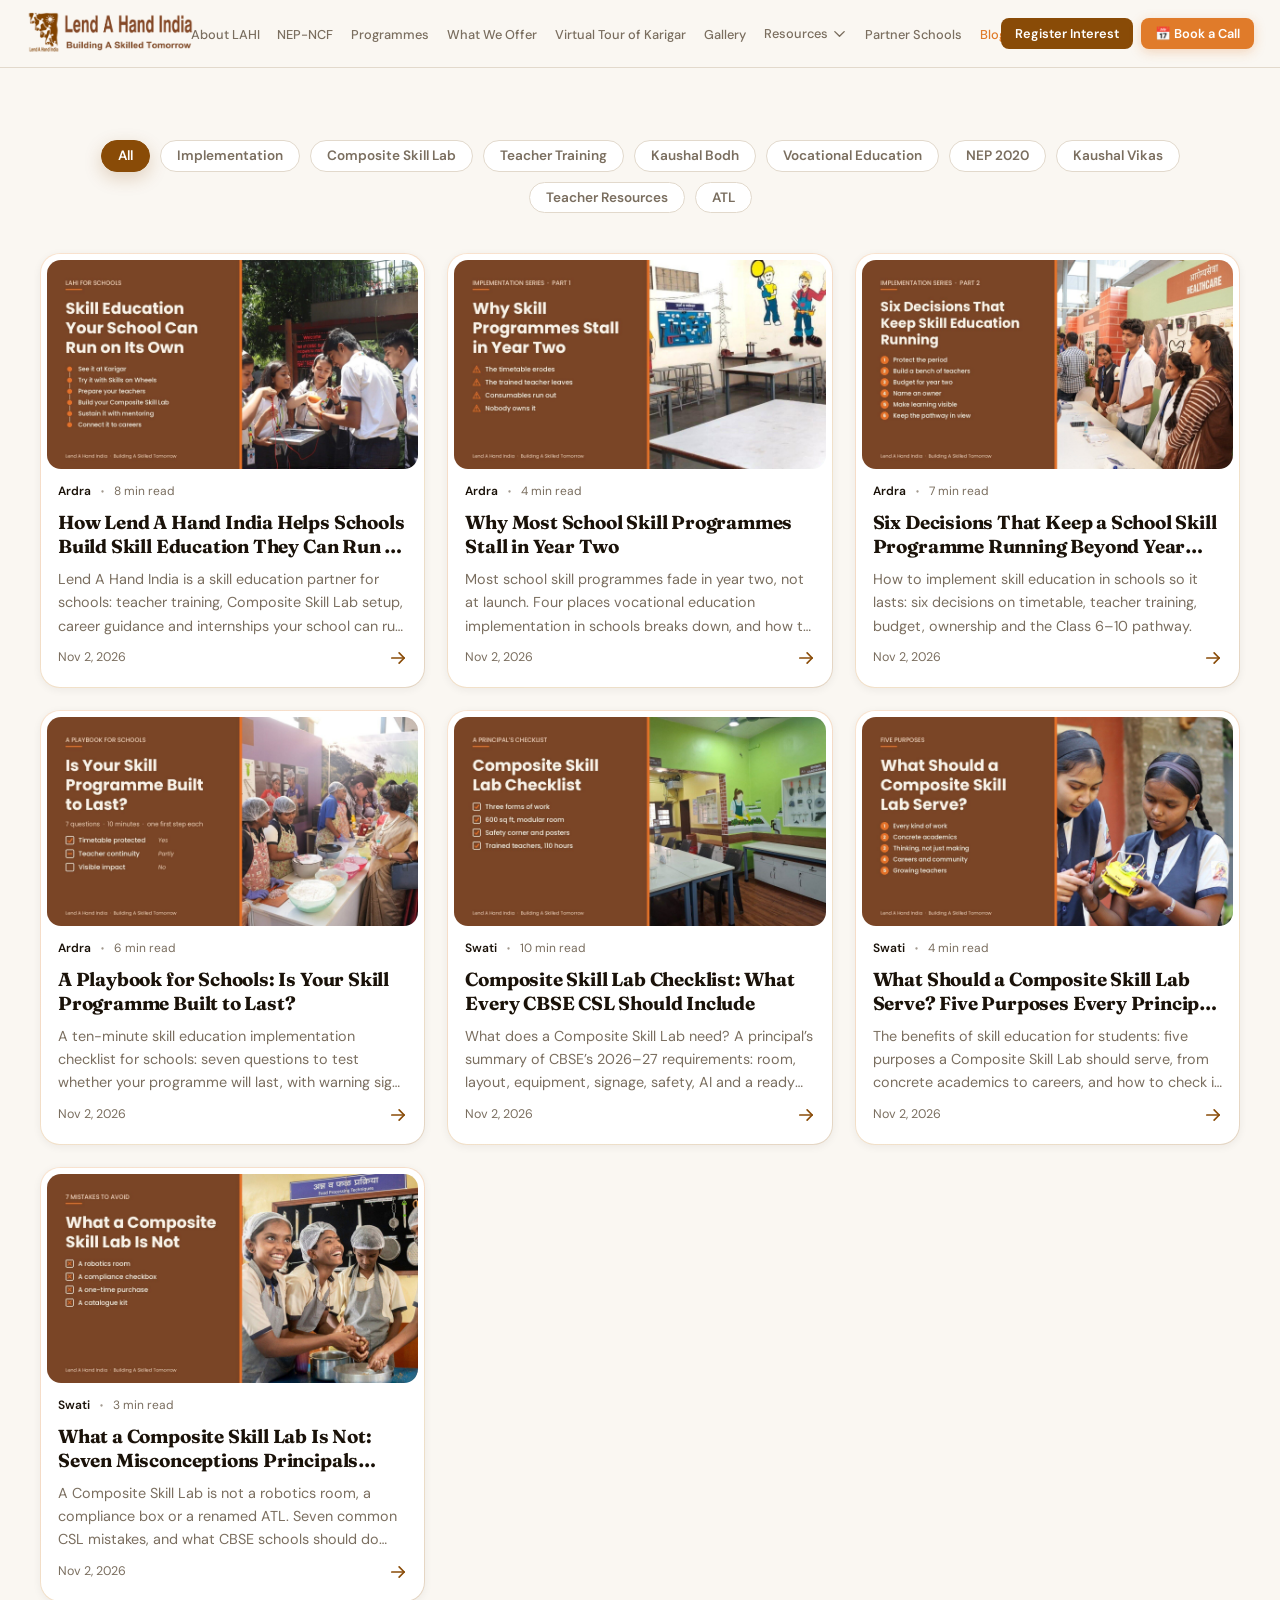
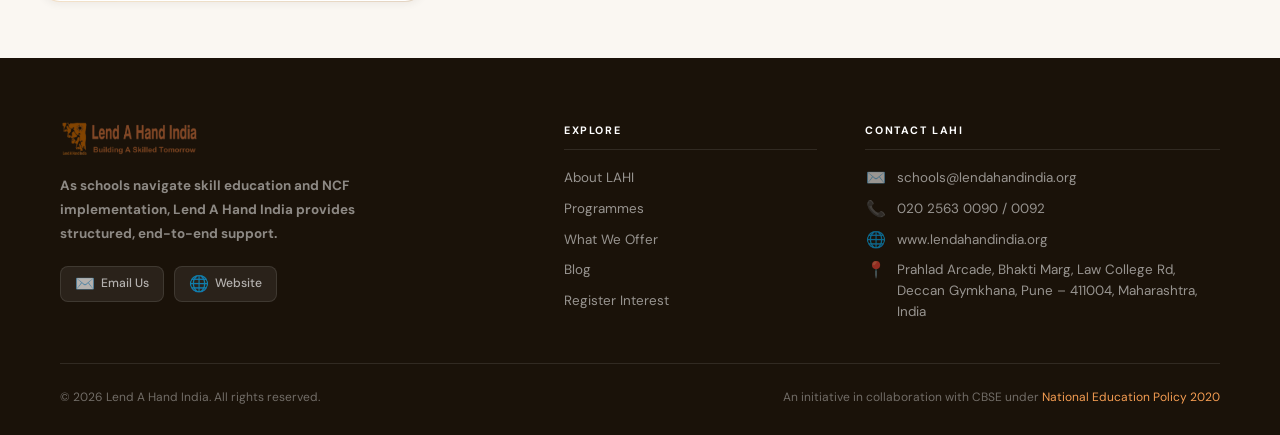
==== commit 73b135da: "fix: add cross-browser favicons and simplify blog listing" ====
--- a/blog/index.html
+++ b/blog/index.html
@@ -2,6 +2,9 @@
 <html lang="en">
 <head>
   <meta charset="UTF-8" />
+  <link rel="icon" href="../favicon.ico" sizes="16x16 32x32 48x48" />
+  <link rel="icon" type="image/png" sizes="32x32" href="../assets/favicon-32x32.png" />
+  <link rel="apple-touch-icon" sizes="180x180" href="../assets/apple-touch-icon.png" />
   <meta name="viewport" content="width=device-width, initial-scale=1.0" />
   <title>Blog | Lend A Hand India × CBSE Skill Education</title>
   <meta name="description" content="Practical articles for principals and academic heads on implementing skill education, Composite Skill Labs, teacher training and internships in CBSE schools." />
@@ -81,12 +84,6 @@
   <a href="https://calendar.app.google/NGyU42gqyEWC4U678" target="_blank" rel="noopener" class="mobile-cta mobile-cta-book mobile-nav-link">📅 Book a Call</a>
 </div>
   <main>
-    <header class="blog-hero">
-      <div class="section-inner reveal">
-        <h1 class="section-title">The LAHI <span class="it">Blog</span></h1>
-        <p class="section-desc">Practical guidance for principals, trustees and academic heads on starting and sustaining skill education — teacher training, Composite Skill Labs, mentoring, careers and internships.</p>
-      </div>
-    </header>
     <section class="blog-listing">
       <div class="section-inner">
         <div class="blog-filters reveal" id="blog-filters" role="group" aria-label="Filter articles by topic"><button class="blog-filter is-active" type="button" data-filter="all" aria-pressed="true">All</button><button class="blog-filter" type="button" data-filter="Implementation" aria-pressed="false">Implementation</button><button class="blog-filter" type="button" data-filter="Composite Skill Lab" aria-pressed="false">Composite Skill Lab</button><button class="blog-filter" type="button" data-filter="Teacher Training" aria-pressed="false">Teacher Training</button><button class="blog-filter" type="button" data-filter="Kaushal Bodh" aria-pressed="false">Kaushal Bodh</button><button class="blog-filter" type="button" data-filter="Vocational Education" aria-pressed="false">Vocational Education</button><button class="blog-filter" type="button" data-filter="NEP 2020" aria-pressed="false">NEP 2020</button><button class="blog-filter" type="button" data-filter="Kaushal Vikas" aria-pressed="false">Kaushal Vikas</button><button class="blog-filter" type="button" data-filter="Teacher Resources" aria-pressed="false">Teacher Resources</button><button class="blog-filter" type="button" data-filter="ATL" aria-pressed="false">ATL</button></div>
@@ -268,4 +265,4 @@
 </footer>
   <script src="./blog.js"></script>
 </body>
-</html>+</html>
--- a/styles.css
+++ b/styles.css
@@ -5865,27 +5865,9 @@
   color: var(--saffron);
 }
 
-/* ---- Listing hero ---- */
-.blog-hero {
-  padding: clamp(100px, 11vw, 140px) clamp(16px, 4vw, 40px) clamp(28px, 3.5vw, 44px);
-  background: linear-gradient(180deg, var(--warm), var(--cream));
-  border-bottom: 1px solid var(--border);
-}
-.blog-hero .section-inner {
-  max-width: 760px;
-  text-align: center;
-}
-.blog-hero .section-title {
-  margin-bottom: 16px;
-}
-.blog-hero .section-desc {
-  max-width: 600px;
-  margin-inline: auto;
-}
-
 /* ---- Listing grid ---- */
 .blog-listing {
-  padding-top: clamp(28px, 4vw, 48px);
+  padding-top: clamp(100px, 11vw, 140px);
 }
 .blog-listing .section-inner {
   max-width: 1320px;
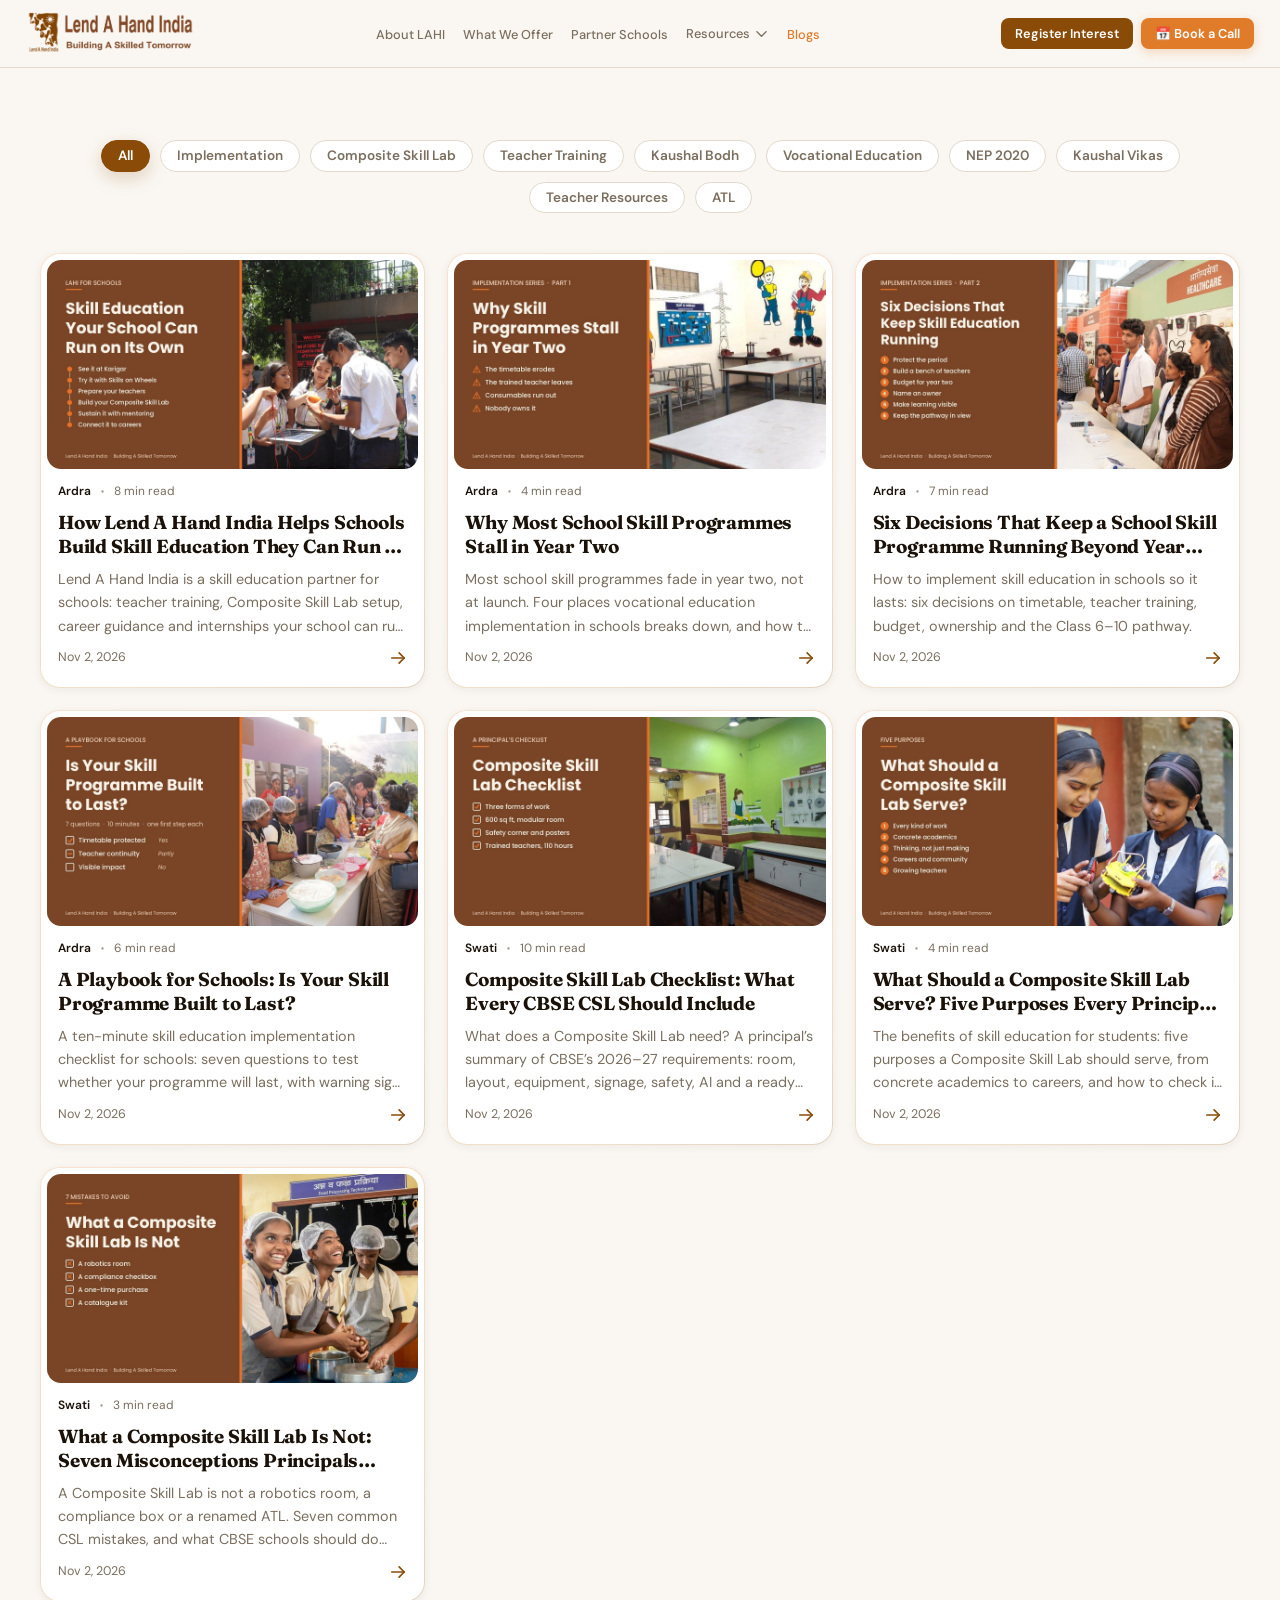
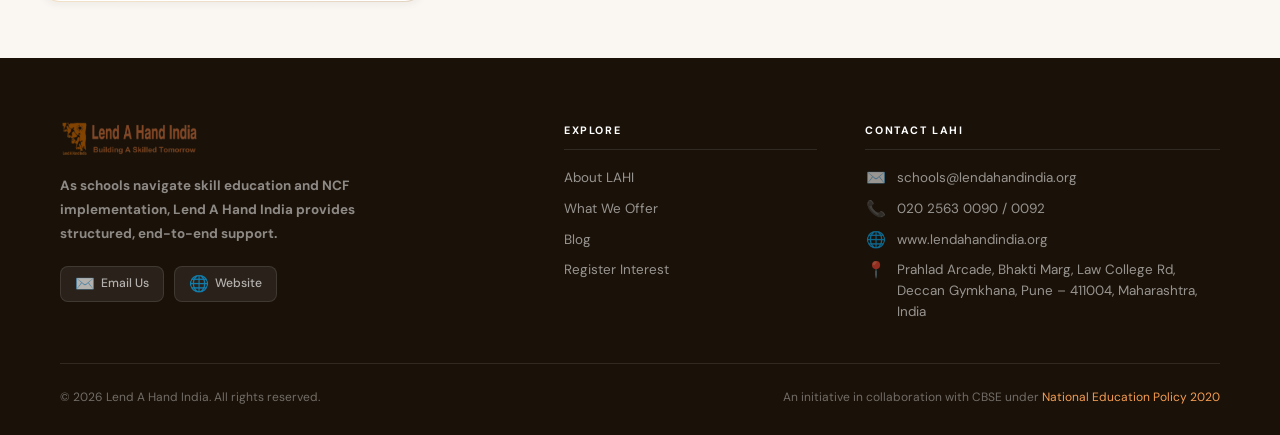
==== commit 9a784b71: "feat: refresh homepage layout, nav and socials" ====
--- a/blog/index.html
+++ b/blog/index.html
@@ -34,23 +34,23 @@
   </a>
   <ul class="nav-links">
     <li><a href="../index.html#about">About LAHI</a></li>
-    <li><a href="../index.html#policy">NEP-NCF</a></li>
-    <li><a href="../index.html#programmes">Programmes</a></li>
-    <li><a href="../index.html#provides">What We Offer</a></li>
-    <li><a href="../index.html#visit">Virtual Tour of Karigar</a></li>
-    <li><a href="../index.html#gallery-mosaic">Gallery</a></li>
+    <li><a href="../index.html#programmes">What We Offer</a></li>
+    <li><a href="../index.html#partners">Partner Schools</a></li>
     <li class="dropdown" id="resources-dropdown">
       <button class="dropdown-toggle" type="button" aria-expanded="false" aria-controls="resources-dropdown-menu">
         Resources <svg class="dropdown-chevron" width="14" height="14" viewBox="0 0 256 256" aria-hidden="true"><polyline points="48 96 128 176 208 96" fill="none" stroke="currentColor" stroke-linecap="round" stroke-linejoin="round" stroke-width="24"></polyline></svg>
       </button>
       <ul class="dropdown-menu" id="resources-dropdown-menu">
-        <li><a href="../index.html#resources">Resources &amp; Circulars</a></li>
         <li><a href="../index.html#faq">FAQs</a></li>
-        <li><a href="../index.html#timetable-gen">Timetable</a></li>
+        <li><a href="../index.html#visit">Virtual Tour of Karigar</a></li>
+        <li><a href="../index.html#timetable-gen">Timetable Generator</a></li>
+        <li><a href="../index.html#resources-brochures">Downloadable Brochures</a></li>
+        <li><a href="../index.html#resources-webinars">Webinars</a></li>
+        <li><a href="../index.html#testimonials">Testimonials</a></li>
+        <li><a href="../index.html#gallery-mosaic">Gallery</a></li>
       </ul>
     </li>
-    <li><a href="../index.html#partners">Partner Schools</a></li>
-    <li><a href="../blog/" class="is-current-nav">Blog</a></li>
+    <li><a href="../blog/" class="is-current-nav">Blogs</a></li>
   </ul>
   <div class="nav-ctas">
     <a href="../index.html#register" class="nav-cta">Register Interest</a>
@@ -63,23 +63,23 @@
 </nav>
 <div class="mobile-nav-overlay" id="mobile-nav">
   <a href="../index.html#about" class="mobile-nav-link">About LAHI</a>
-  <a href="../index.html#policy" class="mobile-nav-link">NEP-NCF</a>
-  <a href="../index.html#programmes" class="mobile-nav-link">Programmes</a>
-  <a href="../index.html#provides" class="mobile-nav-link">What We Offer</a>
-  <a href="../index.html#visit" class="mobile-nav-link">Virtual Tour of Karigar</a>
-  <a href="../index.html#gallery-mosaic" class="mobile-nav-link">Gallery</a>
+  <a href="../index.html#programmes" class="mobile-nav-link">What We Offer</a>
+  <a href="../index.html#partners" class="mobile-nav-link">Partner Schools</a>
   <div class="mobile-nav-dropdown">
     <button class="mobile-nav-link mobile-dropdown-toggle" type="button" aria-expanded="false" aria-controls="mobile-resources-menu">
       Resources <svg class="mobile-dropdown-chevron" width="14" height="14" viewBox="0 0 256 256" aria-hidden="true"><polyline points="48 96 128 176 208 96" fill="none" stroke="currentColor" stroke-linecap="round" stroke-linejoin="round" stroke-width="24"></polyline></svg>
     </button>
     <div class="mobile-dropdown-menu" id="mobile-resources-menu">
-      <a href="../index.html#resources" class="mobile-sub-nav-link">Resources &amp; Circulars</a>
       <a href="../index.html#faq" class="mobile-sub-nav-link">FAQs</a>
-      <a href="../index.html#timetable-gen" class="mobile-sub-nav-link">Timetable</a>
+      <a href="../index.html#visit" class="mobile-sub-nav-link">Virtual Tour of Karigar</a>
+      <a href="../index.html#timetable-gen" class="mobile-sub-nav-link">Timetable Generator</a>
+      <a href="../index.html#resources-brochures" class="mobile-sub-nav-link">Downloadable Brochures</a>
+      <a href="../index.html#resources-webinars" class="mobile-sub-nav-link">Webinars</a>
+      <a href="../index.html#testimonials" class="mobile-sub-nav-link">Testimonials</a>
+      <a href="../index.html#gallery-mosaic" class="mobile-sub-nav-link">Gallery</a>
     </div>
   </div>
-  <a href="../index.html#partners" class="mobile-nav-link">Partner Schools</a>
-  <a href="../blog/" class="mobile-nav-link">Blog</a>
+  <a href="../blog/" class="mobile-nav-link">Blogs</a>
   <a href="../index.html#register-form" class="mobile-cta mobile-nav-link">Register Interest</a>
   <a href="https://calendar.app.google/NGyU42gqyEWC4U678" target="_blank" rel="noopener" class="mobile-cta mobile-cta-book mobile-nav-link">📅 Book a Call</a>
 </div>
@@ -241,8 +241,7 @@
         <h4>Explore</h4>
         <ul>
           <li><a href="../index.html#about">About LAHI</a></li>
-          <li><a href="../index.html#programmes">Programmes</a></li>
-          <li><a href="../index.html#provides">What We Offer</a></li>
+          <li><a href="../index.html#programmes">What We Offer</a></li>
           <li><a href="../blog/">Blog</a></li>
           <li><a href="../index.html#register">Register Interest</a></li>
         </ul>
--- a/styles.css
+++ b/styles.css
@@ -25,6 +25,10 @@
   --font-body: "DM Sans", Arial, sans-serif;
   --font-display: "Fraunces", "Crimson Pro", serif;
   --font-serif: "Crimson Pro", Georgia, serif;
+  /* Social top bar: --topbar-h tracks the visible height (collapses on scroll),
+     --topbar-space is the constant space reserved at the top of the hero. */
+  --topbar-h: 0px;
+  --topbar-space: 0px;
   --icon-arrow-right: url("data:image/svg+xml,%3Csvg xmlns='http://www.w3.org/2000/svg' viewBox='0 0 256 256'%3E%3Cline x1='40' y1='128' x2='216' y2='128' fill='none' stroke='black' stroke-linecap='round' stroke-linejoin='round' stroke-width='16'/%3E%3Cpolyline points='144 56 216 128 144 200' fill='none' stroke='black' stroke-linecap='round' stroke-linejoin='round' stroke-width='16'/%3E%3C/svg%3E");
 }
 
@@ -78,7 +82,7 @@
 /* NAV */
 nav {
   position: fixed;
-  top: 0;
+  top: var(--topbar-h);
   left: 0;
   right: 0;
   z-index: 200;
@@ -119,7 +123,7 @@
 .dropdown-toggle {
   text-decoration: none;
   color: var(--muted);
-  font-size: clamp(0.72rem, 1vw, 0.83rem);
+  font-size: clamp(0.8rem, 1vw, 0.88rem);
   font-weight: 500;
   transition: color 0.2s;
   white-space: nowrap;
@@ -345,12 +349,12 @@
 .mobile-nav-overlay {
   display: none;
   position: fixed;
-  top: 68px;
+  top: calc(68px + var(--topbar-h));
   right: 0;
   bottom: auto;
   left: 0;
-  height: calc(100vh - 68px);
-  height: calc(100dvh - 68px);
+  height: calc(100vh - 68px - var(--topbar-h));
+  height: calc(100dvh - 68px - var(--topbar-h));
   z-index: 250;
   background: rgba(250, 247, 242, 0.97);
   backdrop-filter: blur(16px);
@@ -399,7 +403,7 @@
 .mobile-nav-overlay .mobile-cta-book:hover {
   background: #c96a1a;
 }
-@media (max-width: 1260px) {
+@media (max-width: 1080px) {
   .nav-links {
     display: none;
   }
@@ -515,7 +519,7 @@
 /* SECTION BASICS */
 section {
   padding: clamp(32px, 4.5vw, 56px) clamp(16px, 4vw, 40px);
-  scroll-margin-top: 68px;
+  scroll-margin-top: calc(68px + var(--topbar-h));
 }
 .section-inner {
   max-width: 1160px;
@@ -606,7 +610,7 @@
 
 /* HERO */
 #home {
-  padding: clamp(88px, 12vw, 128px) clamp(16px, 4vw, 40px) 28px;
+  padding: calc(clamp(88px, 12vw, 128px) + var(--topbar-space)) clamp(16px, 4vw, 40px) 28px;
   background: var(--warm);
   min-height: 100vh;
   display: flex;
@@ -644,7 +648,8 @@
 }
 .hero-content h1 {
   font-family: var(--font-display);
-  font-size: clamp(2.1rem, 4.5vw, 3.3rem);
+  font-size: clamp(2rem, 4.2vw, 3.05rem);
+  text-wrap: balance;
   line-height: 1.1;
   font-weight: 800;
   letter-spacing: -0.03em;
@@ -962,6 +967,7 @@
   font-size: 1.15rem;
   flex-shrink: 0;
 }
+.highlight-body h3,
 .highlight-body h4 {
   font-size: 0.9rem;
   font-weight: 700;
@@ -1107,35 +1113,38 @@
   align-self: stretch;
   background: #894b07e3;
   border-radius: var(--radius-lg);
-  padding: 40px 32px;
+  padding: clamp(24px, 3vw, 30px) clamp(22px, 3vw, 30px);
   color: white;
+  display: flex;
+  flex-direction: column;
+  justify-content: center;
 }
 .what-it-means h3 {
   font-family: var(--font-display);
   font-size: 1.3rem;
   font-weight: 700;
-  margin-bottom: 18px;
+  margin-bottom: 12px;
   color: white;
 }
 .what-it-means ul {
   list-style: none;
   display: flex;
   flex-direction: column;
-  gap: 12px;
-  margin-bottom: 22px;
+  gap: 8px;
+  margin-bottom: 12px;
 }
 .what-it-means li {
   display: flex;
   gap: 12px;
   align-items: flex-start;
   font-size: 0.88rem;
-  line-height: 1.65;
+  line-height: 1.5;
   color: rgba(255, 255, 255, 0.9);
 }
 .what-it-means li::before {
   content: "";
   width: 1.2em;
-  height: 1.65em;
+  height: 1.5em;
   background: var(--saffron-light);
   -webkit-mask: var(--icon-arrow-right) center / 1.05em no-repeat;
   mask: var(--icon-arrow-right) center / 1.05em no-repeat;
@@ -1780,7 +1789,7 @@
   line-height: 1.5;
 }
 .register-form-wrap {
-  scroll-margin-top: 84px;
+  scroll-margin-top: calc(84px + var(--topbar-h));
   align-self: stretch;
   display: flex;
   flex-direction: column;
@@ -6429,7 +6438,7 @@
 /* ---- Reading progress bar (article pages) ---- */
 .reading-progress {
   position: fixed;
-  top: 68px; /* flush under the fixed 68px nav */
+  top: calc(68px + var(--topbar-h)); /* flush under the fixed 68px nav */
   left: 0;
   right: 0;
   height: 3px;
@@ -6558,3 +6567,806 @@
     font-size: 1.05rem;
   }
 }
+
+/* ═══════════════════════════════════════════════
+   ACCESSIBILITY HELPERS
+═══════════════════════════════════════════════ */
+.visually-hidden {
+  position: absolute !important;
+  width: 1px;
+  height: 1px;
+  padding: 0;
+  margin: -1px;
+  overflow: hidden;
+  clip: rect(0 0 0 0);
+  white-space: nowrap;
+  border: 0;
+}
+.skip-link {
+  position: fixed;
+  top: 8px;
+  left: 8px;
+  z-index: 1000;
+  padding: 10px 16px;
+  border-radius: var(--radius-sm);
+  background: var(--ink);
+  color: var(--cream);
+  font-weight: 700;
+  font-size: 0.85rem;
+  text-decoration: none;
+  transform: translateY(-160%);
+  transition: transform 0.2s ease;
+}
+.skip-link:focus {
+  transform: translateY(0);
+}
+
+/* ═══════════════════════════════════════════════
+   SOCIAL TOP BAR (sits above the fixed nav)
+═══════════════════════════════════════════════ */
+html.has-topbar {
+  --topbar-h: 36px;
+  --topbar-space: 36px;
+}
+.topbar {
+  position: fixed;
+  top: 0;
+  left: 0;
+  right: 0;
+  z-index: 210;
+  height: 36px;
+  background: var(--ink);
+  color: rgba(250, 247, 242, 0.82);
+  font-size: 0.78rem;
+}
+.topbar-inner {
+  max-width: 1160px;
+  height: 100%;
+  margin: 0 auto;
+  padding: 0 clamp(12px, 2vw, 32px);
+  display: flex;
+  align-items: center;
+  justify-content: space-between;
+  gap: 16px;
+}
+.topbar-text {
+  margin: 0;
+  white-space: nowrap;
+  overflow: hidden;
+  text-overflow: ellipsis;
+  min-width: 0;
+  letter-spacing: 0.01em;
+}
+.topbar-text-short,
+.topbar-mail-short {
+  display: none;
+}
+.topbar-links {
+  list-style: none;
+  display: flex;
+  align-items: center;
+  gap: 4px;
+  height: 100%;
+  flex-shrink: 0;
+}
+.topbar-links li {
+  height: 100%;
+}
+.topbar-link {
+  display: inline-flex;
+  align-items: center;
+  gap: 7px;
+  height: 100%;
+  padding: 0 10px;
+  color: inherit;
+  text-decoration: none;
+  font-weight: 600;
+  border-radius: 6px;
+  transition: color 0.2s ease, background 0.2s ease;
+}
+.topbar-link svg {
+  width: 16px;
+  height: 16px;
+  flex-shrink: 0;
+}
+.topbar-link:hover {
+  color: #fff;
+  background: rgba(255, 255, 255, 0.08);
+}
+/* Brand colours on hover/focus: YouTube red with white play, Instagram gradient */
+.topbar-link--yt:hover svg,
+.topbar-link--yt:focus-visible svg {
+  color: #ff0000;
+}
+.topbar-link--yt:hover .yt-play,
+.topbar-link--yt:focus-visible .yt-play {
+  fill: #ffffff;
+}
+.topbar-link--li:hover svg,
+.topbar-link--li:focus-visible svg {
+  color: #0a66c2;
+}
+.topbar-link--fb:hover svg,
+.topbar-link--fb:focus-visible svg {
+  color: #1877f2;
+}
+.topbar-link--ig:hover .ig-glyph rect,
+.topbar-link--ig:hover .ig-glyph circle,
+.topbar-link--ig:focus-visible .ig-glyph rect,
+.topbar-link--ig:focus-visible .ig-glyph circle {
+  stroke: url(#topbar-ig-gradient);
+}
+.topbar-link--ig:hover .ig-dot,
+.topbar-link--ig:focus-visible .ig-dot {
+  fill: url(#topbar-ig-gradient);
+  stroke: none;
+}
+.topbar-link--mail:hover svg {
+  color: var(--saffron-light);
+}
+.topbar-link:focus-visible,
+.skip-link:focus-visible {
+  outline: 2px solid var(--saffron-light);
+  outline-offset: -2px;
+}
+.topbar-link--mail {
+  margin-left: -10px;
+  min-width: 0;
+}
+.topbar-mail-long {
+  overflow: hidden;
+  text-overflow: ellipsis;
+}
+@media (max-width: 420px) {
+  .topbar-mail-long {
+    display: none;
+  }
+  .topbar-mail-short {
+    display: inline;
+  }
+  .topbar-link--mail {
+    margin-left: -8px;
+    padding: 0 8px;
+  }
+}
+
+@media (prefers-reduced-motion: reduce) {
+  .skip-link {
+    transition: none;
+  }
+}
+
+/* Footer link inside a programme card (e.g. Karigar virtual tour) */
+.programme-footer-link {
+  font-size: 0.8rem;
+  font-weight: 700;
+  color: var(--teal);
+  text-decoration: none;
+}
+.programme-footer-link:hover {
+  text-decoration: underline;
+}
+#hero-csl-cta:focus-visible,
+.programme-footer-link:focus-visible {
+  outline: 3px solid var(--saffron);
+  outline-offset: 3px;
+}
+.programme-card {
+  scroll-margin-top: calc(84px + var(--topbar-h));
+}
+
+/* ═══════════════════════════════════════════════
+   TESTIMONIALS
+═══════════════════════════════════════════════ */
+#testimonials {
+  background: var(--cream);
+  padding-bottom: 28px;
+}
+#testimonials + #provides {
+  padding-top: 28px;
+}
+.testimonials {
+  --t-gap: 20px;
+  margin-top: 28px;
+}
+.testimonial-track {
+  list-style: none;
+  display: grid;
+  grid-auto-flow: column;
+  grid-auto-columns: calc((100% - var(--t-gap)) / 2);
+  gap: var(--t-gap);
+  overflow-x: auto;
+  scroll-snap-type: x mandatory;
+  scroll-behavior: smooth;
+  overscroll-behavior-x: contain;
+  scrollbar-width: none;
+  padding: 4px 2px 8px;
+  margin: -4px -2px 0;
+  border-radius: var(--radius-lg);
+}
+.testimonial-track::-webkit-scrollbar {
+  display: none;
+}
+.testimonial-track:focus-visible {
+  outline: 3px solid var(--saffron);
+  outline-offset: 4px;
+}
+.testimonial-card {
+  scroll-snap-align: start;
+  display: flex;
+}
+.testimonial-card figure {
+  position: relative;
+  display: flex;
+  flex-direction: column;
+  width: 100%;
+  margin: 0;
+  padding: clamp(24px, 3vw, 34px);
+  background: var(--surface);
+  border: 1px solid var(--border);
+  border-radius: var(--radius-lg);
+  overflow: hidden;
+  transition: box-shadow 0.25s ease, transform 0.25s ease, border-color 0.25s ease;
+}
+.testimonial-card figure::before {
+  content: "";
+  position: absolute;
+  top: 0;
+  left: 0;
+  right: 0;
+  height: 3px;
+  background: linear-gradient(90deg, var(--saffron), var(--teal-light));
+}
+@media (hover: hover) {
+  .testimonial-card figure:hover {
+    border-color: rgba(137, 75, 7, 0.35);
+    box-shadow: var(--shadow-md);
+    transform: translateY(-3px);
+  }
+}
+.testimonial-mark {
+  display: block;
+  height: 44px;
+  font-family: var(--font-display);
+  font-size: 4.5rem;
+  font-weight: 800;
+  line-height: 1;
+  color: var(--saffron);
+  opacity: 0.85;
+}
+.testimonial-card blockquote {
+  flex: 1;
+  margin: 8px 0 22px;
+}
+.testimonial-card blockquote p {
+  font-family: var(--font-serif);
+  font-size: clamp(1.15rem, 1.8vw, 1.35rem);
+  line-height: 1.5;
+  color: var(--ink);
+}
+.testimonial-author {
+  display: flex;
+  align-items: center;
+  gap: 12px;
+  padding-top: 18px;
+  border-top: 1px solid var(--border);
+}
+.testimonial-avatar {
+  width: 44px;
+  height: 44px;
+  flex-shrink: 0;
+  display: flex;
+  align-items: center;
+  justify-content: center;
+  border-radius: 50%;
+  background: rgba(137, 75, 7, 0.1);
+  color: var(--teal);
+}
+.testimonial-avatar svg {
+  width: 22px;
+  height: 22px;
+}
+.testimonial-role {
+  font-size: 0.9rem;
+  font-weight: 700;
+  color: var(--ink);
+}
+.testimonial-controls {
+  display: flex;
+  justify-content: flex-end;
+  gap: 10px;
+  margin-top: 16px;
+}
+.testimonial-controls[hidden] {
+  display: none;
+}
+.testimonial-btn {
+  width: 44px;
+  height: 44px;
+  display: inline-flex;
+  align-items: center;
+  justify-content: center;
+  border-radius: 50%;
+  border: 1.5px solid var(--teal);
+  background: var(--surface);
+  color: var(--teal);
+  cursor: pointer;
+  transition: background 0.2s ease, color 0.2s ease, opacity 0.2s ease;
+}
+.testimonial-btn svg {
+  width: 18px;
+  height: 18px;
+}
+.testimonial-btn:hover:not(:disabled) {
+  background: var(--teal);
+  color: #fff;
+}
+.testimonial-btn:disabled {
+  opacity: 0.35;
+  cursor: default;
+}
+.testimonial-btn:focus-visible {
+  outline: 3px solid var(--saffron);
+  outline-offset: 3px;
+}
+@media (max-width: 760px) {
+  .testimonials {
+    --t-gap: 14px;
+  }
+  /* Peek at the next card so it's obvious the row scrolls */
+  .testimonial-track {
+    grid-auto-columns: 86%;
+  }
+  .testimonial-controls {
+    justify-content: center;
+  }
+}
+@media (prefers-reduced-motion: reduce) {
+  .testimonial-track {
+    scroll-behavior: auto;
+  }
+  .testimonial-card figure {
+    transition: none;
+  }
+}
+
+/* Card lede now sits inside the "Read more" panel */
+.programme-body .programme-intro {
+  color: var(--ink);
+  font-weight: 600;
+}
+.programme-body .programme-tour-link {
+  margin: 16px 0 0;
+}
+.programme-header h3 {
+  margin-bottom: 0;
+}
+
+/* ═══════════════════════════════════════════════
+   HERO PILLARS (icons replace the hero paragraph)
+   Icons live in assets/icons/hero-*.svg — swap the files to update.
+═══════════════════════════════════════════════ */
+.hero-pillars {
+  list-style: none;
+  display: grid;
+  grid-template-columns: repeat(4, minmax(0, 1fr));
+  margin: 8px 0 30px;
+  max-width: 640px;
+}
+.hero-pillar {
+  display: flex;
+  flex-direction: column;
+  align-items: center;
+  gap: 10px;
+  padding: 4px 10px;
+  text-align: center;
+  position: relative;
+}
+.hero-pillar + .hero-pillar::before {
+  content: "";
+  position: absolute;
+  left: 0;
+  top: 8px;
+  bottom: 8px;
+  width: 1px;
+  background: var(--border);
+}
+.hero-pillar-icon {
+  width: 60px;
+  height: 60px;
+  display: flex;
+  align-items: center;
+  justify-content: center;
+  border-radius: 50%;
+  background: var(--surface);
+  border: 1px solid var(--border);
+  box-shadow: var(--shadow-sm);
+  transition: transform 0.2s ease, box-shadow 0.2s ease;
+}
+.hero-pillar-icon img {
+  width: 30px;
+  height: 30px;
+  object-fit: contain;
+}
+@media (hover: hover) {
+  .hero-pillar:hover .hero-pillar-icon {
+    transform: translateY(-2px);
+    box-shadow: var(--shadow-md);
+  }
+}
+.hero-pillar-label {
+  font-size: 0.7rem;
+  font-weight: 700;
+  line-height: 1.35;
+  letter-spacing: 0.06em;
+  text-transform: uppercase;
+  color: var(--ink);
+  text-wrap: balance;
+  overflow-wrap: anywhere;
+}
+@media (max-width: 520px) {
+  .hero-pillars {
+    grid-template-columns: repeat(2, minmax(0, 1fr));
+    row-gap: 18px;
+  }
+  .hero-pillar:nth-child(3)::before {
+    display: none;
+  }
+}
+
+/* ═══════════════════════════════════════════════
+   TIMETABLE FEATURES (icons replace the checklist)
+   Icons live in assets/icons/tt-*.svg — swap the files to update.
+═══════════════════════════════════════════════ */
+.tg-features {
+  flex-direction: row;
+  display: grid;
+  grid-template-columns: repeat(3, minmax(0, 1fr));
+  gap: 12px;
+  max-width: 440px;
+  margin-bottom: 28px;
+}
+.tg-features li {
+  flex-direction: column;
+  justify-content: flex-start;
+  gap: 10px;
+  text-align: center;
+  font-size: 0.84rem;
+  font-weight: 500;
+  line-height: 1.35;
+}
+.tg-feature-icon {
+  width: 60px;
+  height: 60px;
+  display: flex;
+  align-items: center;
+  justify-content: center;
+  border-radius: 50%;
+  background: var(--warm);
+  border: 1px solid var(--border);
+}
+.tg-feature-icon img {
+  width: 28px;
+  height: 28px;
+  object-fit: contain;
+}
+.tg-launch-btn {
+  display: flex;
+  align-items: center;
+  gap: 12px;
+  width: 100%;
+  max-width: 440px;
+  min-height: 54px;
+  padding: 14px 22px;
+  text-align: left;
+}
+.tg-launch-icon {
+  width: 22px;
+  height: 22px;
+  flex-shrink: 0;
+}
+.tg-launch-text {
+  flex: 1;
+}
+.tg-launch-arrow {
+  width: 20px;
+  height: 20px;
+  flex-shrink: 0;
+  transition: transform 0.2s ease;
+}
+.tg-launch-btn:hover .tg-launch-arrow {
+  transform: translateX(3px);
+}
+.tg-launch-btn:focus-visible {
+  outline: 3px solid var(--saffron);
+  outline-offset: 3px;
+}
+@media (max-width: 380px) {
+  .tg-features {
+    gap: 6px;
+  }
+  .tg-feature-icon {
+    width: 52px;
+    height: 52px;
+  }
+  .tg-features li {
+    font-size: 0.78rem;
+  }
+}
+
+/* ═══════════════════════════════════════════════
+   POLICY CONTEXT — layout
+   Top: heading | countdown.  Bottom: key-updates timeline | "What this means".
+═══════════════════════════════════════════════ */
+.policy-top {
+  display: grid;
+  grid-template-columns: minmax(0, 1.1fr) minmax(0, 0.9fr);
+  gap: clamp(24px, 4vw, 56px);
+  align-items: center;
+}
+.policy-top .section-title {
+  margin-bottom: 0;
+}
+.policy-top .policy-countdown {
+  margin: 0;
+  max-width: none;
+}
+#policy .policy-content {
+  grid-template-columns: minmax(0, 1.3fr) minmax(0, 1fr);
+  gap: clamp(24px, 3.5vw, 44px);
+  margin-top: clamp(28px, 4vw, 44px);
+  align-items: stretch;
+}
+.policy-updates {
+  display: flex;
+  flex-direction: column;
+  justify-content: center;
+  padding: clamp(20px, 3vw, 36px) clamp(14px, 2.4vw, 28px);
+  background: var(--warm);
+  border: 1px solid var(--border);
+  border-radius: var(--radius-xl);
+}
+.policy-updates .section-desc {
+  margin-bottom: 20px;
+  padding: 0 8px;
+}
+
+/* Key updates timeline */
+.policy-timeline {
+  --step-gap: 10px;
+  --icon: 60px;
+  list-style: none;
+  display: grid;
+  grid-template-columns: repeat(4, minmax(0, 1fr));
+  gap: var(--step-gap);
+}
+.policy-timeline li {
+  position: relative;
+  display: flex;
+}
+/* connector between neighbouring icons */
+.policy-timeline li:not(:last-child)::after {
+  content: "";
+  position: absolute;
+  top: calc(12px + var(--icon) / 2);
+  left: calc(50% + var(--icon) / 2 + 8px);
+  right: calc(-50% - var(--step-gap) + var(--icon) / 2 + 8px);
+  height: 2px;
+  background: repeating-linear-gradient(90deg, var(--border) 0 6px, transparent 6px 10px);
+  pointer-events: none;
+}
+.policy-step {
+  display: flex;
+  flex-direction: column;
+  align-items: center;
+  width: 100%;
+  padding: 12px 8px 16px;
+  border-radius: var(--radius-md);
+  border: 1px solid transparent;
+  color: inherit;
+  text-align: center;
+  text-decoration: none;
+  transition: background 0.2s ease, border-color 0.2s ease, box-shadow 0.2s ease;
+}
+.policy-step:hover {
+  background: var(--surface);
+  border-color: var(--border);
+  box-shadow: var(--shadow-sm);
+}
+.policy-step:focus-visible {
+  outline: 3px solid var(--saffron);
+  outline-offset: 2px;
+}
+.policy-step-icon {
+  width: var(--icon);
+  height: var(--icon);
+  flex-shrink: 0;
+  display: flex;
+  align-items: center;
+  justify-content: center;
+  border-radius: 50%;
+  margin-bottom: 12px;
+  color: #fff;
+  box-shadow: 0 6px 16px rgba(26, 18, 9, 0.1);
+  transition: transform 0.2s ease;
+}
+.policy-step-icon svg {
+  width: 28px;
+  height: 28px;
+}
+.policy-step:hover .policy-step-icon {
+  transform: translateY(-2px);
+}
+.policy-step-icon--document {
+  background: var(--warm);
+  color: var(--teal);
+  border: 1px solid var(--border);
+}
+.policy-step-icon--framework {
+  background: var(--ink);
+}
+.policy-step-icon--institution {
+  background: var(--teal);
+}
+.policy-step-icon--briefcase {
+  background: var(--saffron);
+}
+.policy-step-year {
+  display: inline-flex;
+  align-items: center;
+  gap: 6px;
+  font-size: 0.9rem;
+  font-weight: 700;
+  color: var(--ink);
+  white-space: nowrap;
+}
+.policy-step-go {
+  width: 20px;
+  height: 20px;
+  display: inline-flex;
+  align-items: center;
+  justify-content: center;
+  border-radius: 50%;
+  background: var(--teal);
+  color: #fff;
+  transition: transform 0.2s ease;
+}
+.policy-step-go svg {
+  width: 11px;
+  height: 11px;
+}
+.policy-step:hover .policy-step-go {
+  transform: translateX(2px);
+}
+.policy-step-kind {
+  margin-top: 2px;
+  font-size: 0.68rem;
+  font-weight: 700;
+  letter-spacing: 0.1em;
+  text-transform: uppercase;
+  color: var(--saffron);
+}
+.policy-step-title {
+  margin-top: 10px;
+  font-size: 0.82rem;
+  font-weight: 700;
+  line-height: 1.35;
+  color: var(--ink);
+}
+.policy-step-text {
+  margin-top: 6px;
+  font-size: 0.76rem;
+  line-height: 1.5;
+  color: var(--muted);
+}
+
+@media (max-width: 1080px) {
+  #policy .policy-content {
+    grid-template-columns: minmax(0, 1fr);
+  }
+}
+@media (max-width: 900px) {
+  .policy-top {
+    grid-template-columns: minmax(0, 1fr);
+  }
+}
+/* Narrow screens: vertical timeline, icon on the left */
+@media (max-width: 680px) {
+  .policy-updates {
+    padding: 18px 8px;
+    border-radius: var(--radius-lg);
+  }
+  .policy-timeline {
+    --icon: 52px;
+    grid-template-columns: minmax(0, 1fr);
+    gap: 4px;
+  }
+  .policy-timeline li:not(:last-child)::after {
+    top: calc(12px + var(--icon) + 6px);
+    bottom: -10px;
+    left: calc(12px + var(--icon) / 2 - 1px);
+    right: auto;
+    width: 2px;
+    height: auto;
+    background: repeating-linear-gradient(180deg, var(--border) 0 6px, transparent 6px 10px);
+  }
+  .policy-step {
+    display: grid;
+    grid-template-columns: var(--icon) minmax(0, 1fr);
+    column-gap: 14px;
+    align-items: start;
+    padding: 12px;
+    text-align: left;
+  }
+  .policy-step-icon {
+    grid-row: 1 / span 4;
+    margin-bottom: 0;
+  }
+  .policy-step-icon svg {
+    width: 24px;
+    height: 24px;
+  }
+  .policy-step-title {
+    margin-top: 6px;
+  }
+}
+@media (prefers-reduced-motion: reduce) {
+  .policy-step,
+  .policy-step-icon,
+  .policy-step-go {
+    transition: none;
+  }
+}
+
+/* Deep-link targets inside Resources → Guides & Tools */
+.resource-card {
+  scroll-margin-top: calc(84px + var(--topbar-h));
+}
+
+/* Classes 11–12 step: not linked yet (documents to be added) */
+.policy-step--static {
+  cursor: default;
+}
+.policy-step--static:hover {
+  background: none;
+  border-color: transparent;
+  box-shadow: none;
+}
+.policy-step--static:hover .policy-step-icon {
+  transform: none;
+}
+
+/* Hero pillar icons: tinted, translucent backgrounds instead of plain white */
+.hero-pillar-icon {
+  background: rgba(224, 123, 42, 0.14);
+  border-color: rgba(224, 123, 42, 0.28);
+  box-shadow: none;
+}
+.hero-pillar:nth-child(2) .hero-pillar-icon {
+  background: rgba(137, 75, 7, 0.12);
+  border-color: rgba(137, 75, 7, 0.24);
+}
+.hero-pillar:nth-child(3) .hero-pillar-icon {
+  background: rgba(201, 146, 46, 0.18);
+  border-color: rgba(201, 146, 46, 0.34);
+}
+.hero-pillar:nth-child(4) .hero-pillar-icon {
+  background: rgba(110, 130, 60, 0.15);
+  border-color: rgba(110, 130, 60, 0.3);
+}
+@media (hover: hover) {
+  .hero-pillar:hover .hero-pillar-icon {
+    box-shadow: var(--shadow-sm);
+  }
+}
+
+/* Icon-only social links in the top bar */
+.topbar-link--icon {
+  justify-content: center;
+  min-width: 38px;
+  padding: 0 8px;
+}
+.topbar-link--icon svg {
+  width: 19px;
+  height: 19px;
+}
